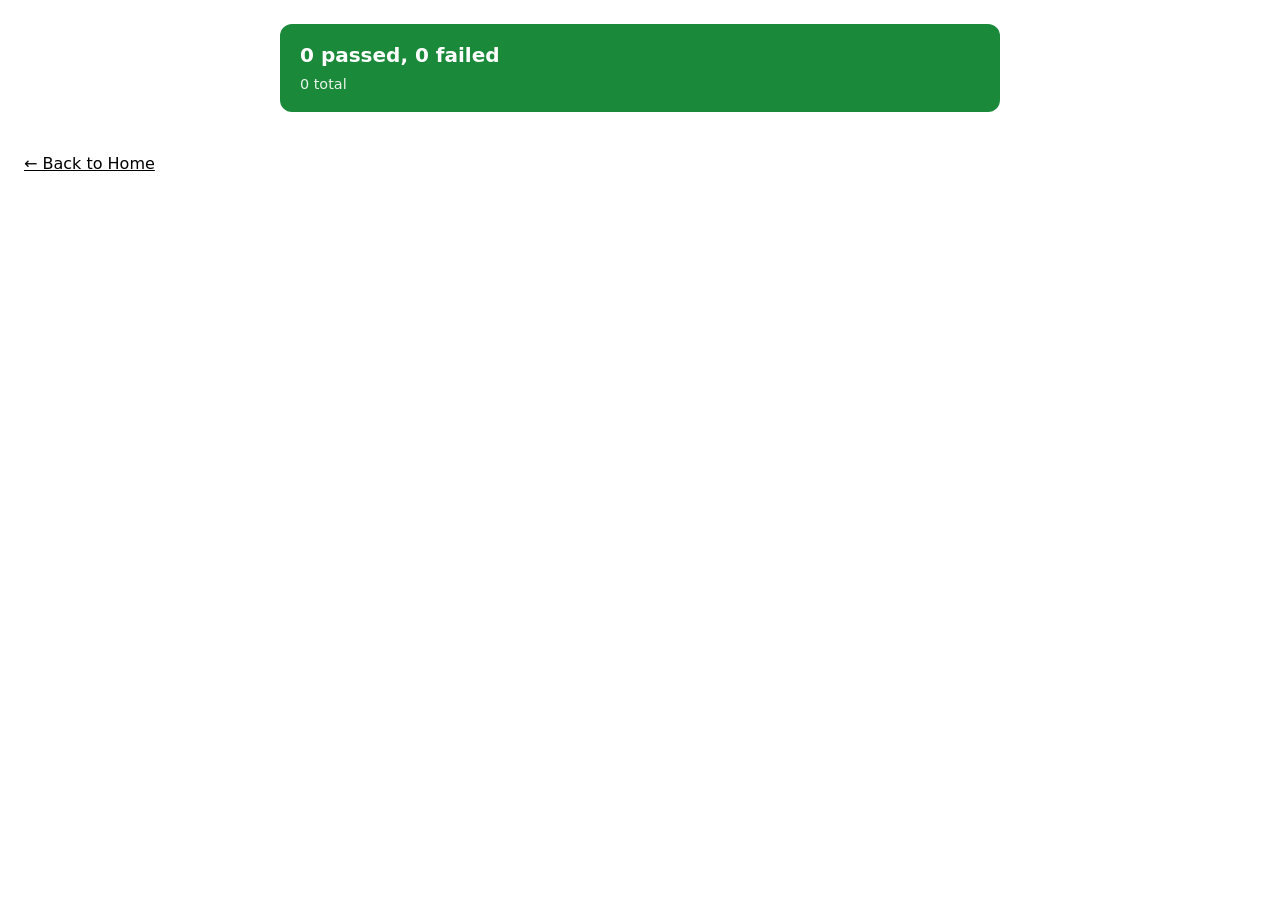
==== tests/index.html @ 74695037 "Add zero-dependency in-browser test harness" ====
<!DOCTYPE html>
<html lang="en">
  <head>
    <meta charset="UTF-8" />
    <meta name="viewport" content="width=device-width, initial-scale=1.0" />
    <title>Gamepad Academy — Tests</title>
    <style>
      :root {
        color-scheme: light dark;
        font-family: system-ui, -apple-system, "Segoe UI", Roboto, sans-serif;
      }
      body {
        margin: 0;
        padding: 1.5rem;
        line-height: 1.5;
      }
      main {
        max-width: 720px;
        margin: 0 auto;
      }
      .summary {
        padding: 1rem 1.25rem;
        border-radius: 12px;
        color: #fff;
        margin-bottom: 1rem;
      }
      .summary.green { background: #1a8a3a; }
      .summary.red { background: #b3261e; }
      .summary h1 { margin: 0; font-size: 1.25rem; }
      .summary .total { margin: 0.25rem 0 0; opacity: 0.9; font-size: 0.9rem; }
      ul.tests {
        list-style: none;
        padding: 0;
        margin: 0;
      }
      .test {
        padding: 0.5rem 0.75rem;
        border-radius: 8px;
        margin-bottom: 0.35rem;
        font-family: ui-monospace, SFMono-Regular, Menlo, monospace;
        font-size: 0.9rem;
      }
      .test.pass { background: rgba(26, 138, 58, 0.12); }
      .test.fail { background: rgba(179, 38, 30, 0.12); }
      .test .status {
        display: inline-block;
        min-width: 3rem;
        font-weight: 700;
      }
      .test.fail .status { color: #b3261e; }
      .test.pass .status { color: #1a8a3a; }
      a.home {
        display: inline-block;
        margin-top: 1.5rem;
        color: inherit;
      }
    </style>
  </head>
  <body>
    <main id="results"></main>
    <a class="home" href="/index.html">← Back to Home</a>

    <script type="module" src="./harness.js"></script>

    <!-- append test scripts here -->

    <script type="module">
      // Render the report once all test modules above have executed.
      // Module scripts run in order, deferred, so this runs last.
      window.__runTests()
    </script>
  </body>
</html>
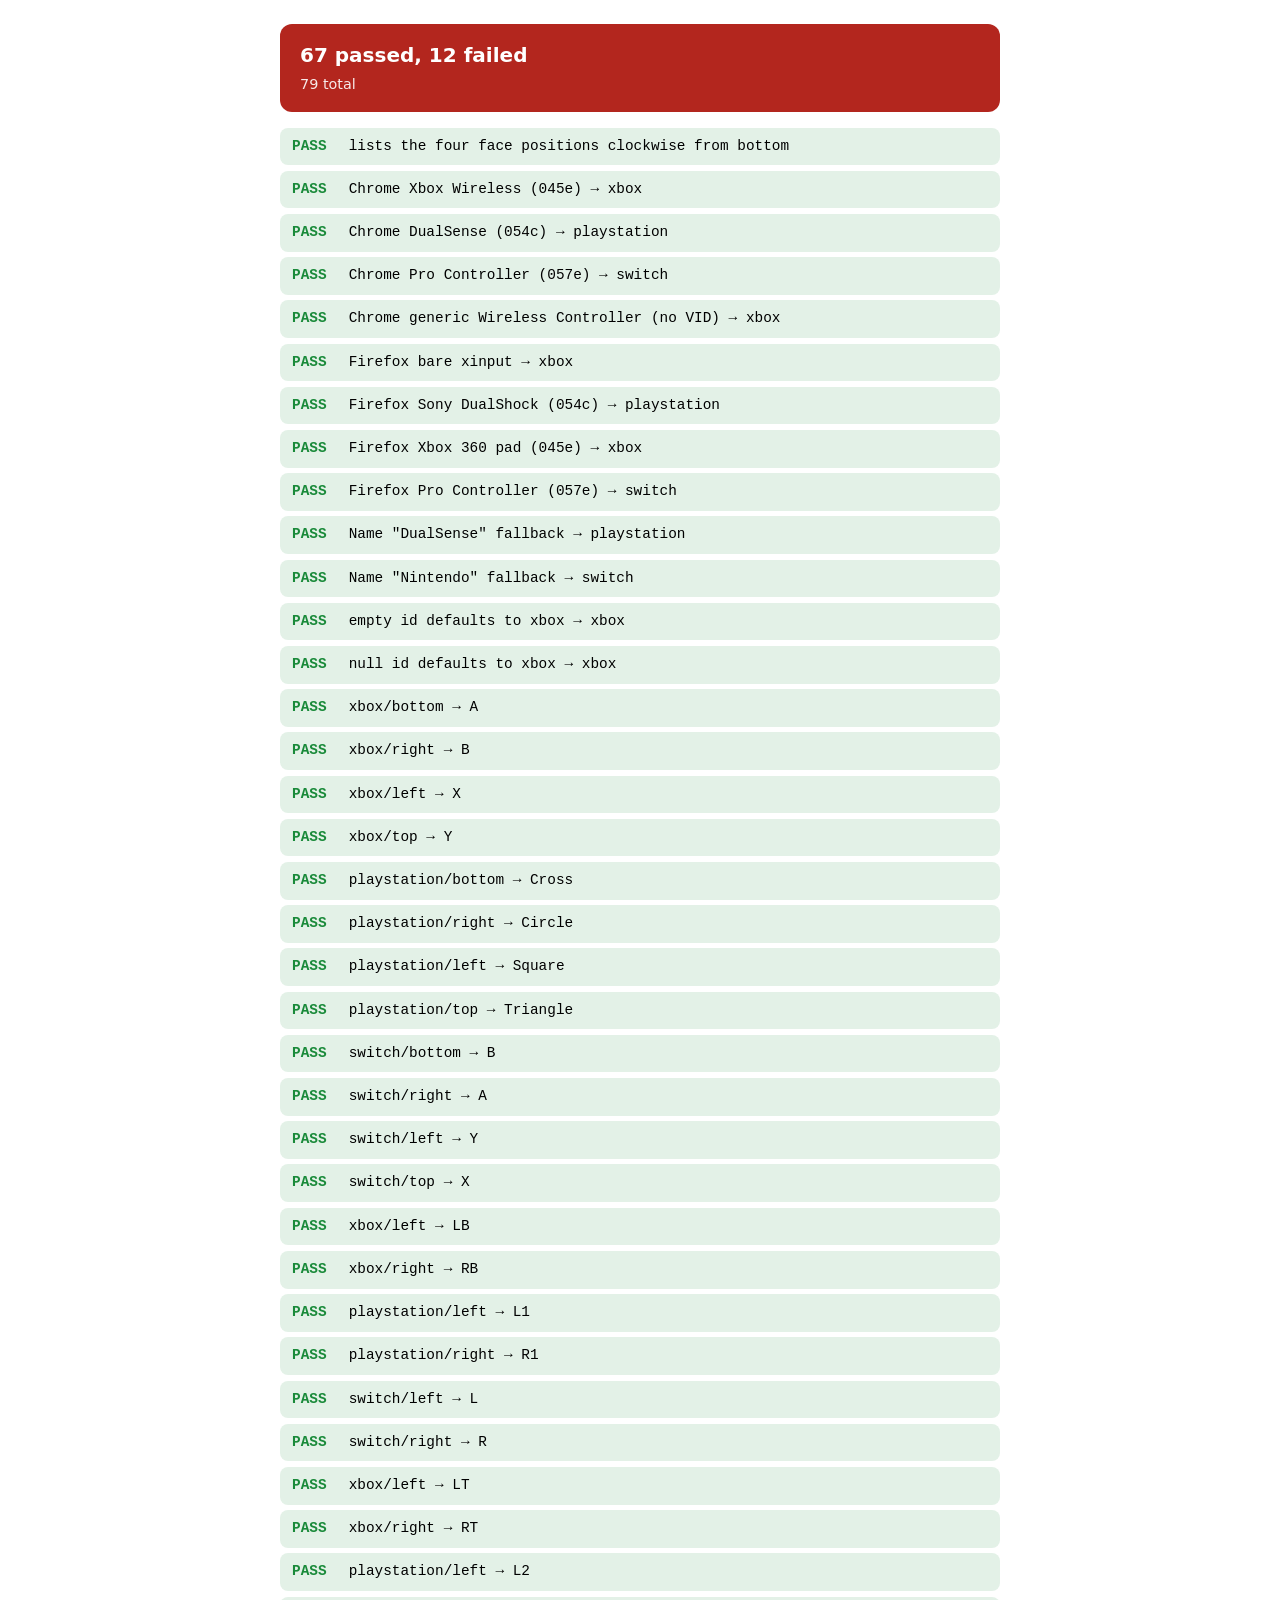
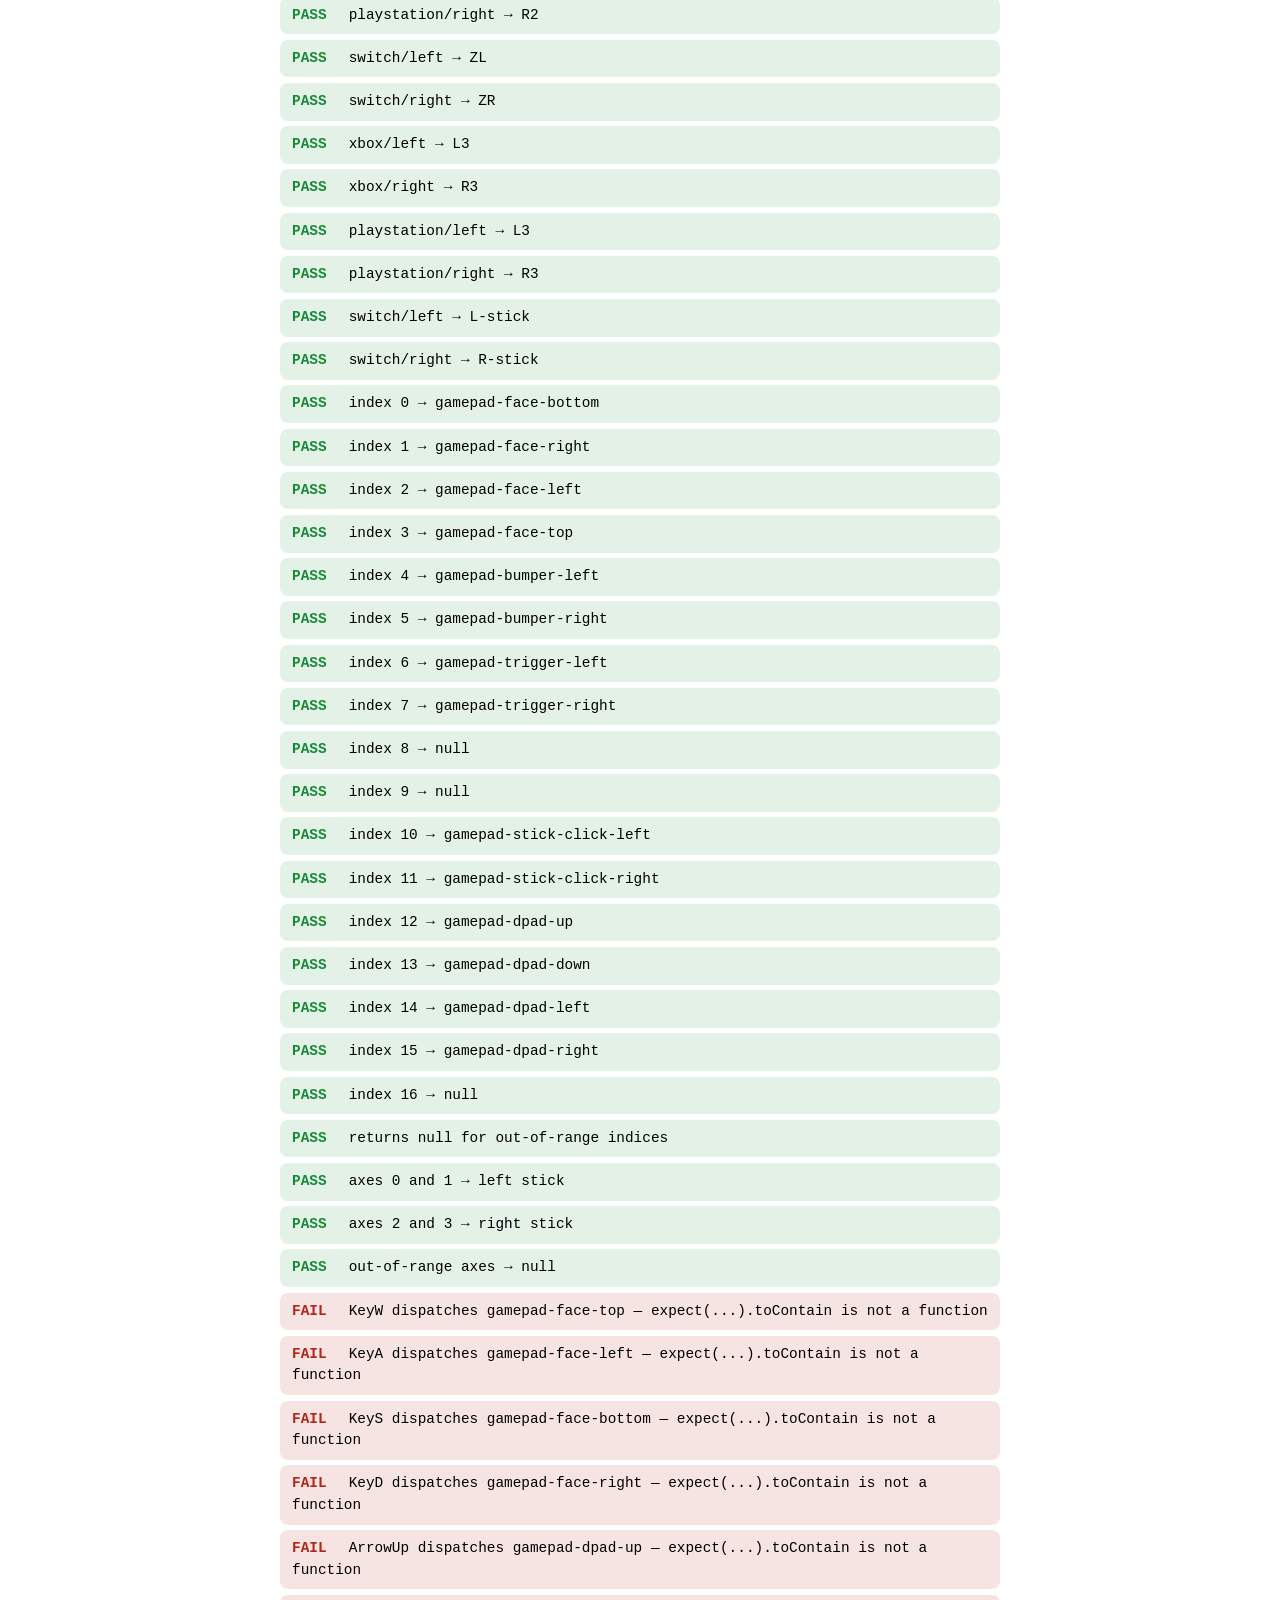
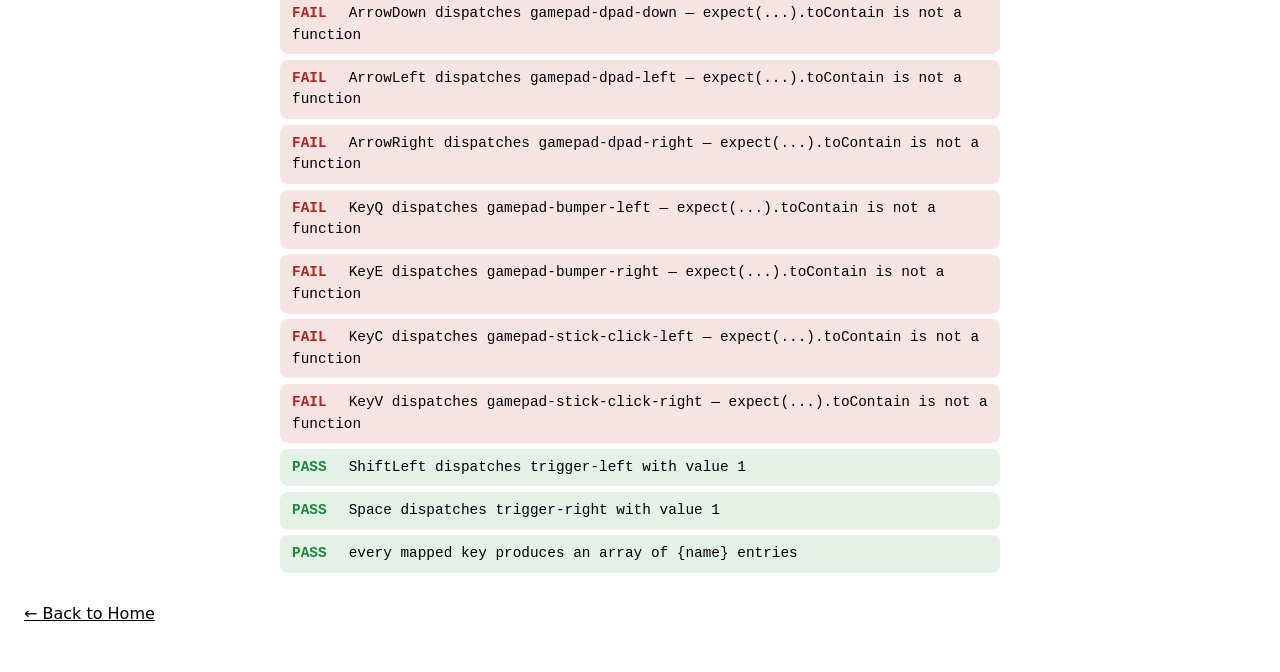
==== commit 78517fc6: "Add button mapping module with layout detection and event mapping" ====
--- a/tests/index.html
+++ b/tests/index.html
@@ -63,6 +63,7 @@
     <script type="module" src="./harness.js"></script>
 
     <!-- append test scripts here -->
+    <script type="module" src="./button-mapping.test.js"></script>
 
     <script type="module">
       // Render the report once all test modules above have executed.
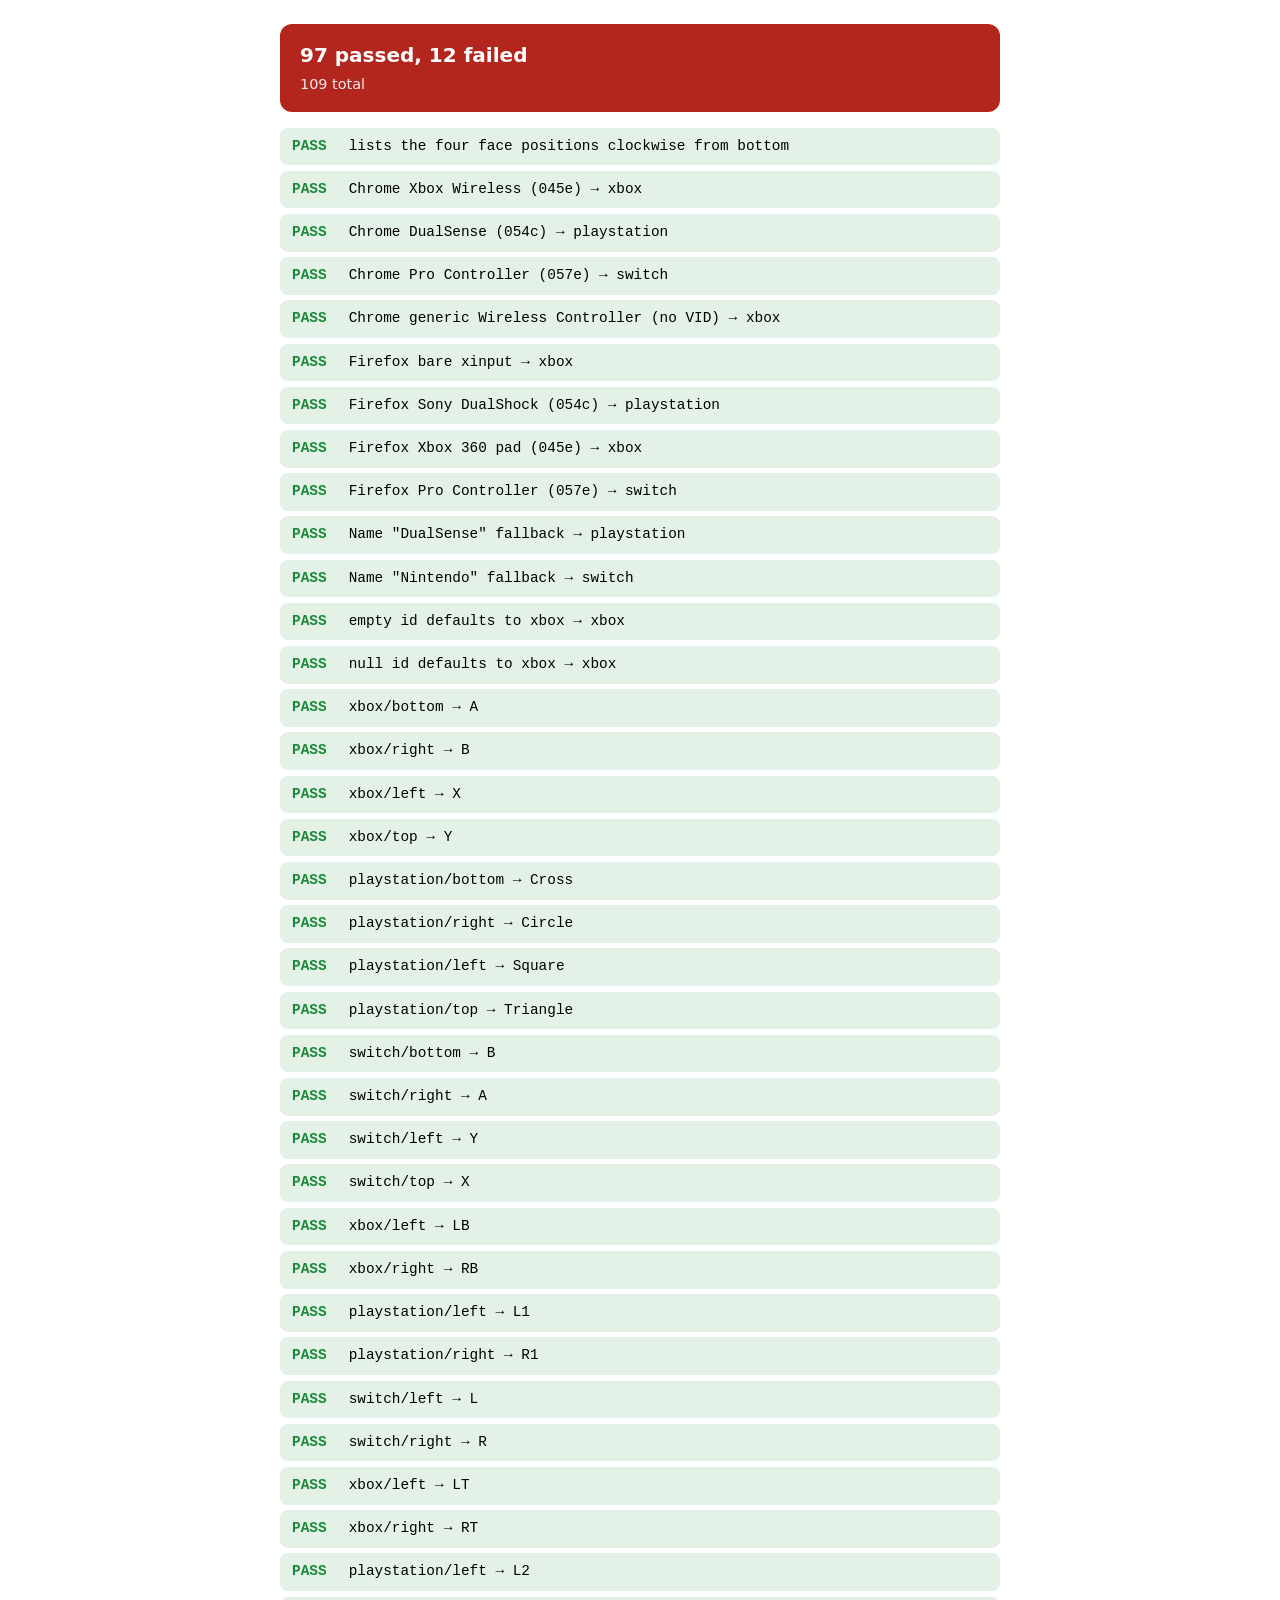
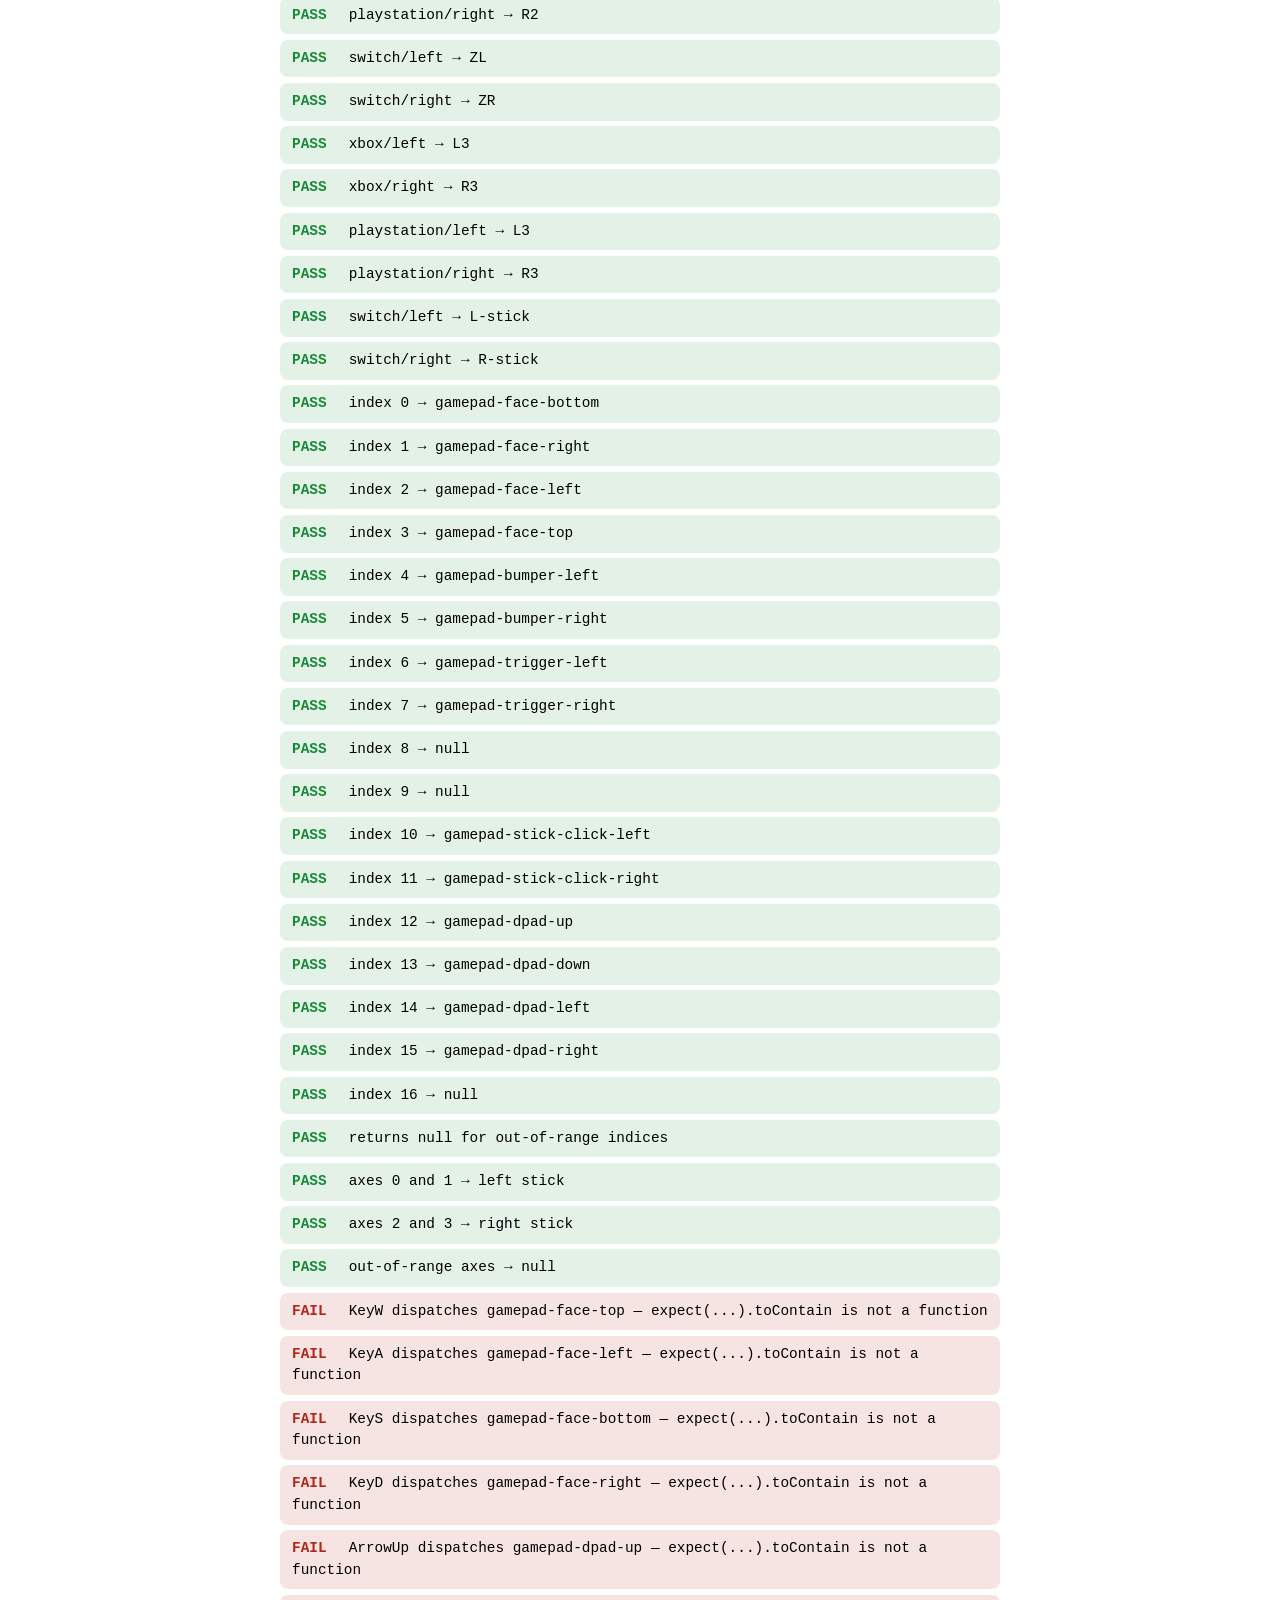
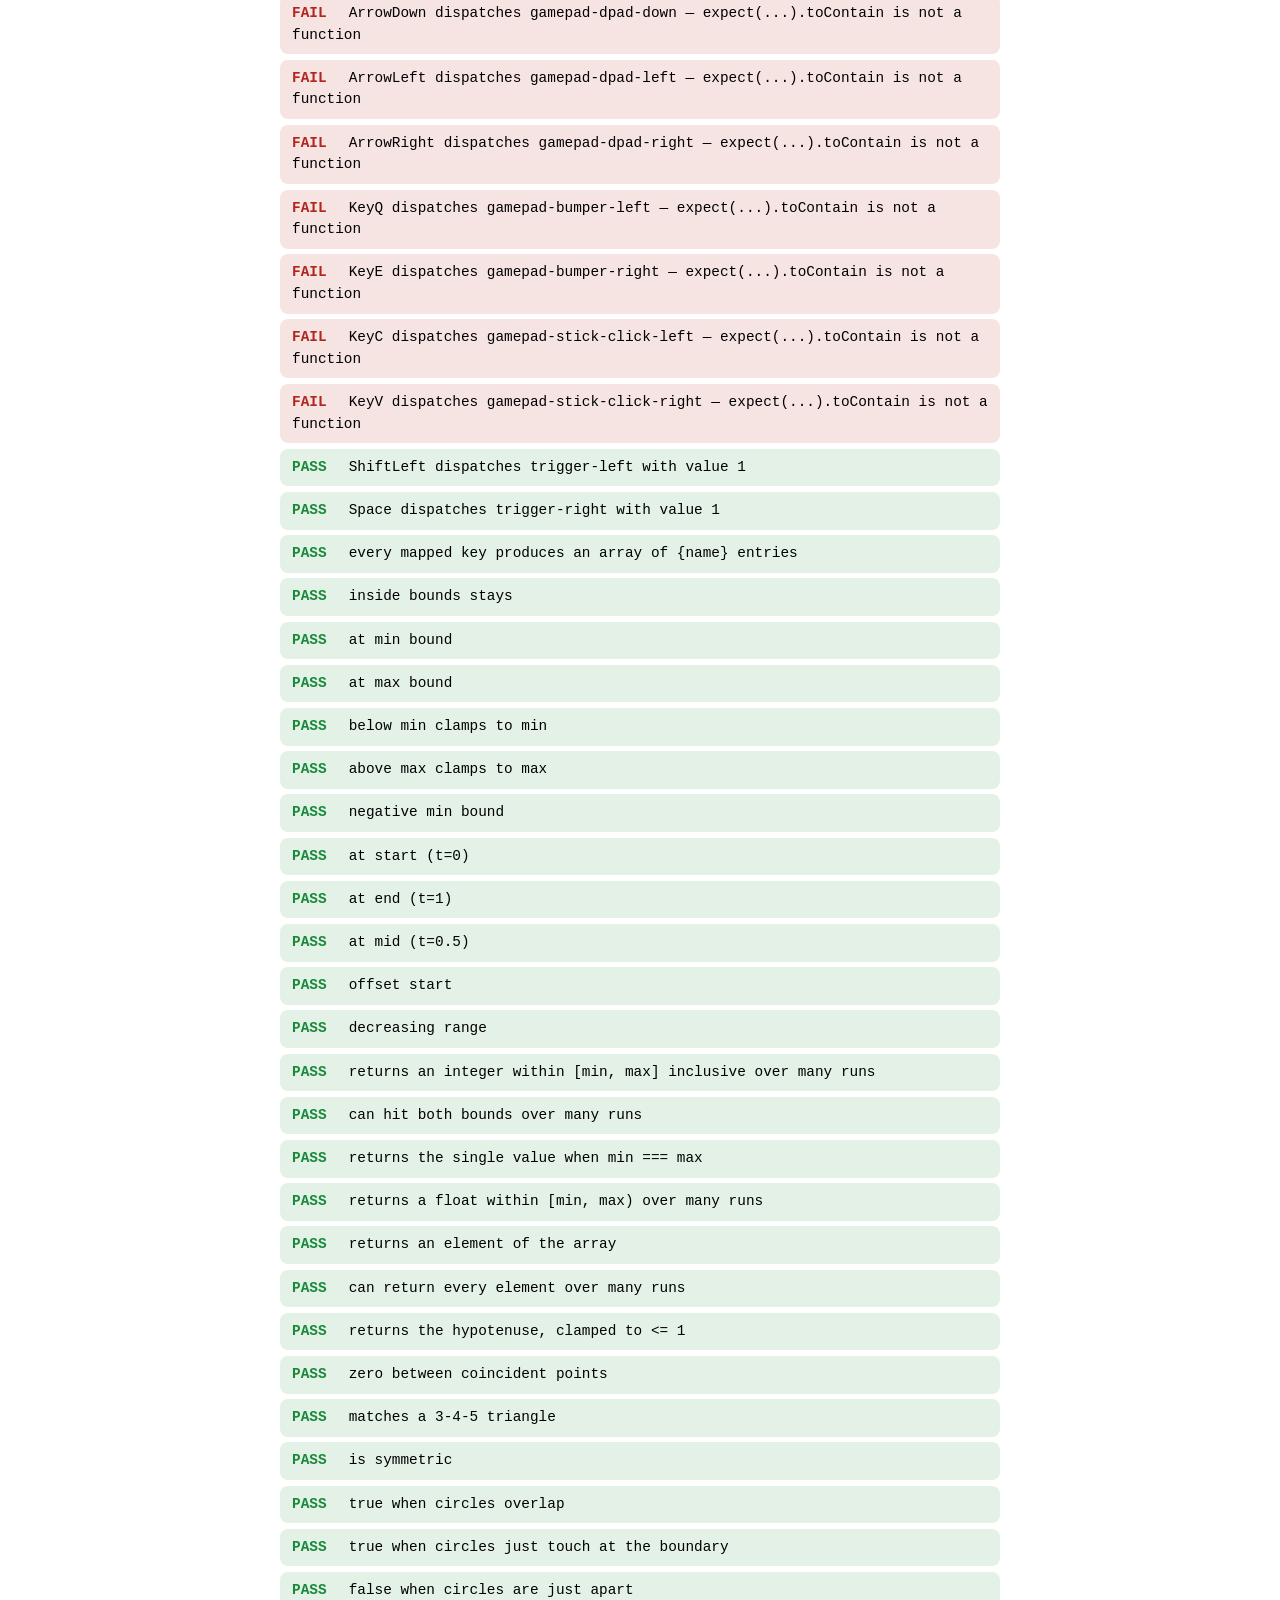
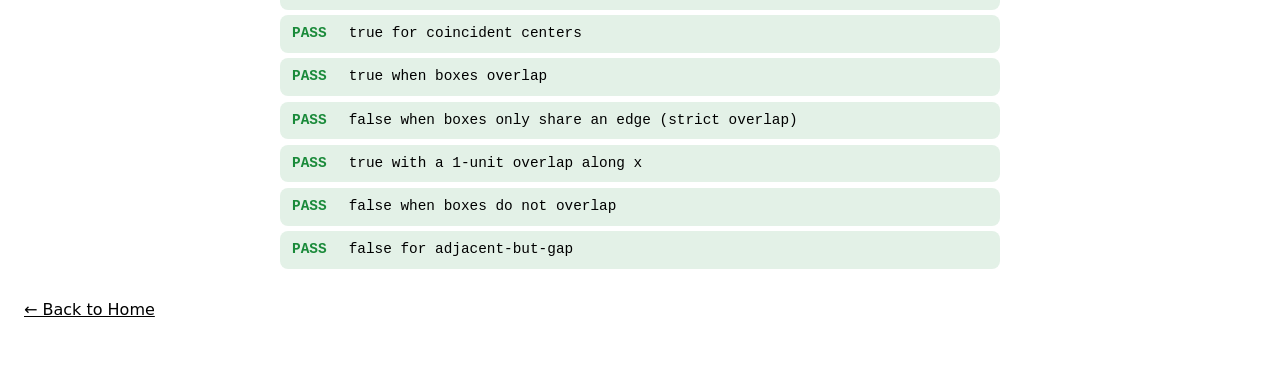
==== commit f63201a4: "Add utils module with math helpers and lazy audio engine" ====
--- a/tests/index.html
+++ b/tests/index.html
@@ -64,6 +64,7 @@
 
     <!-- append test scripts here -->
     <script type="module" src="./button-mapping.test.js"></script>
+    <script type="module" src="./utils.test.js"></script>
 
     <script type="module">
       // Render the report once all test modules above have executed.
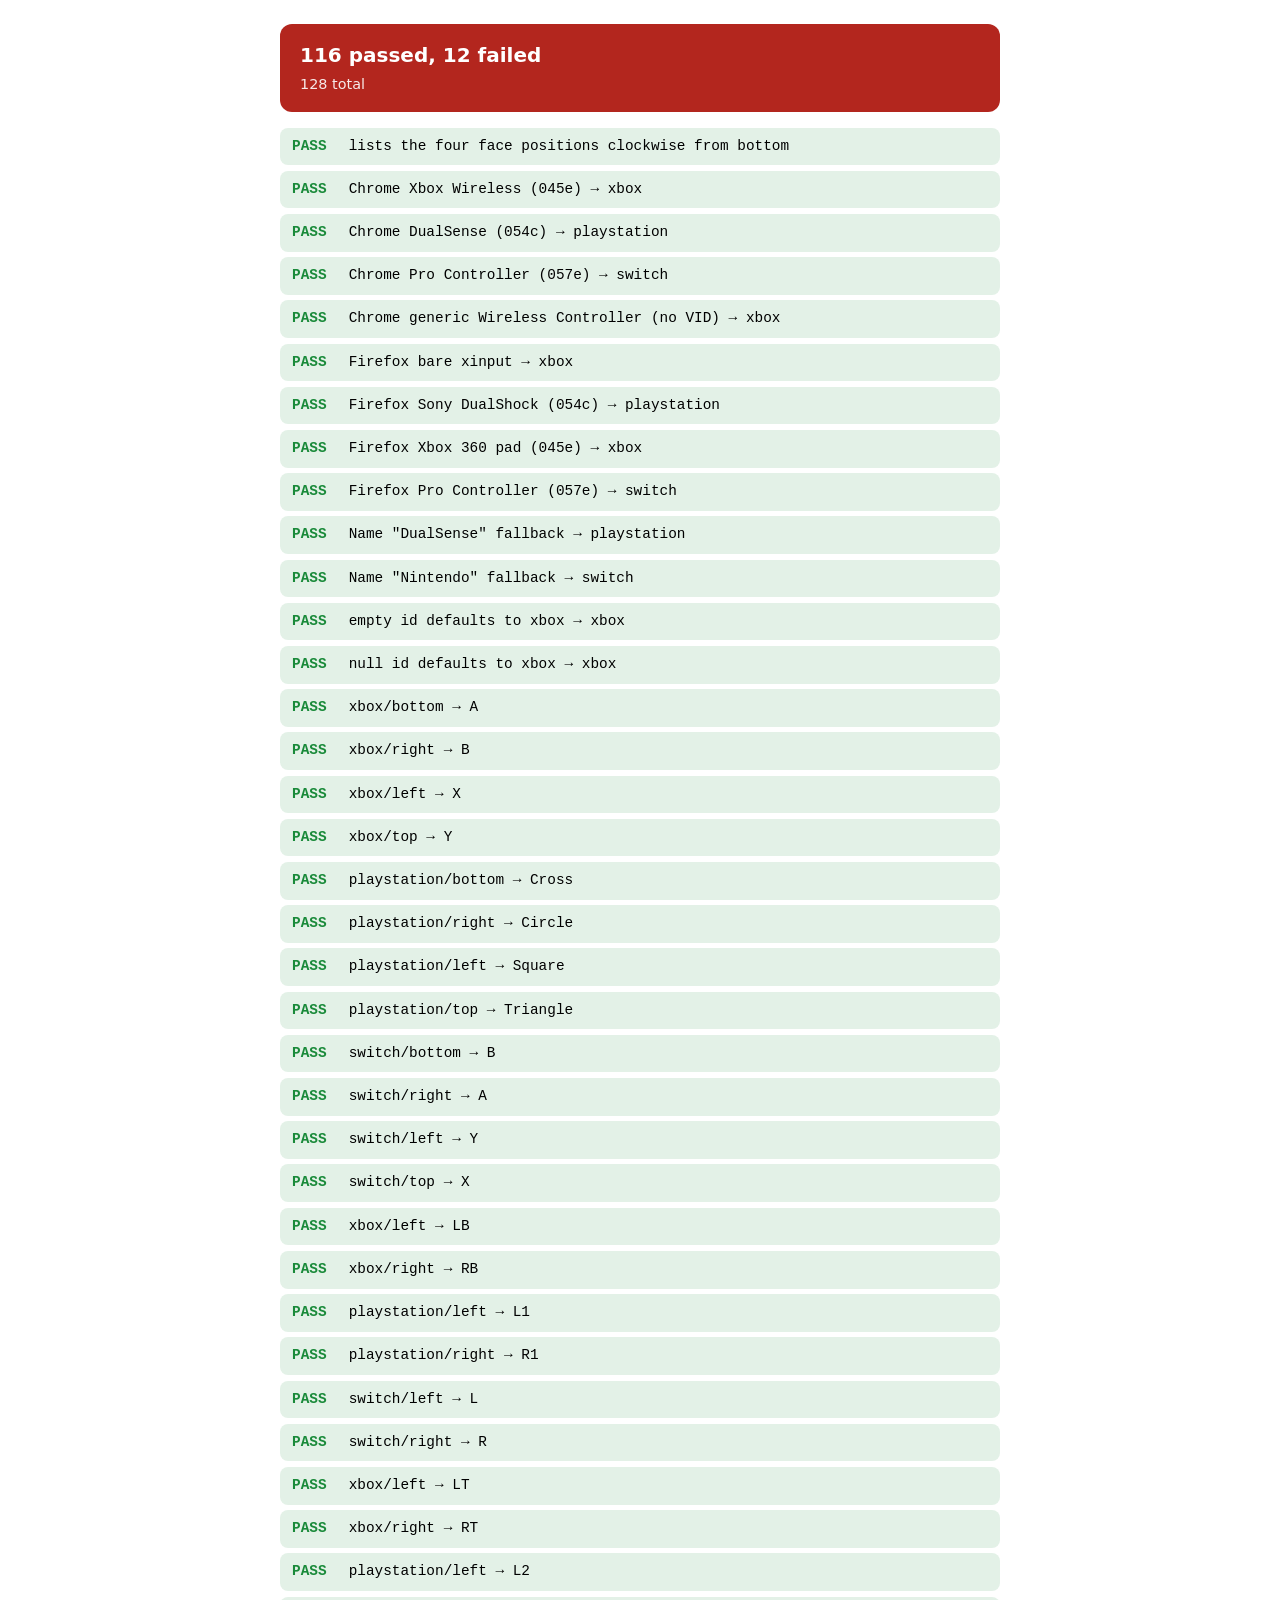
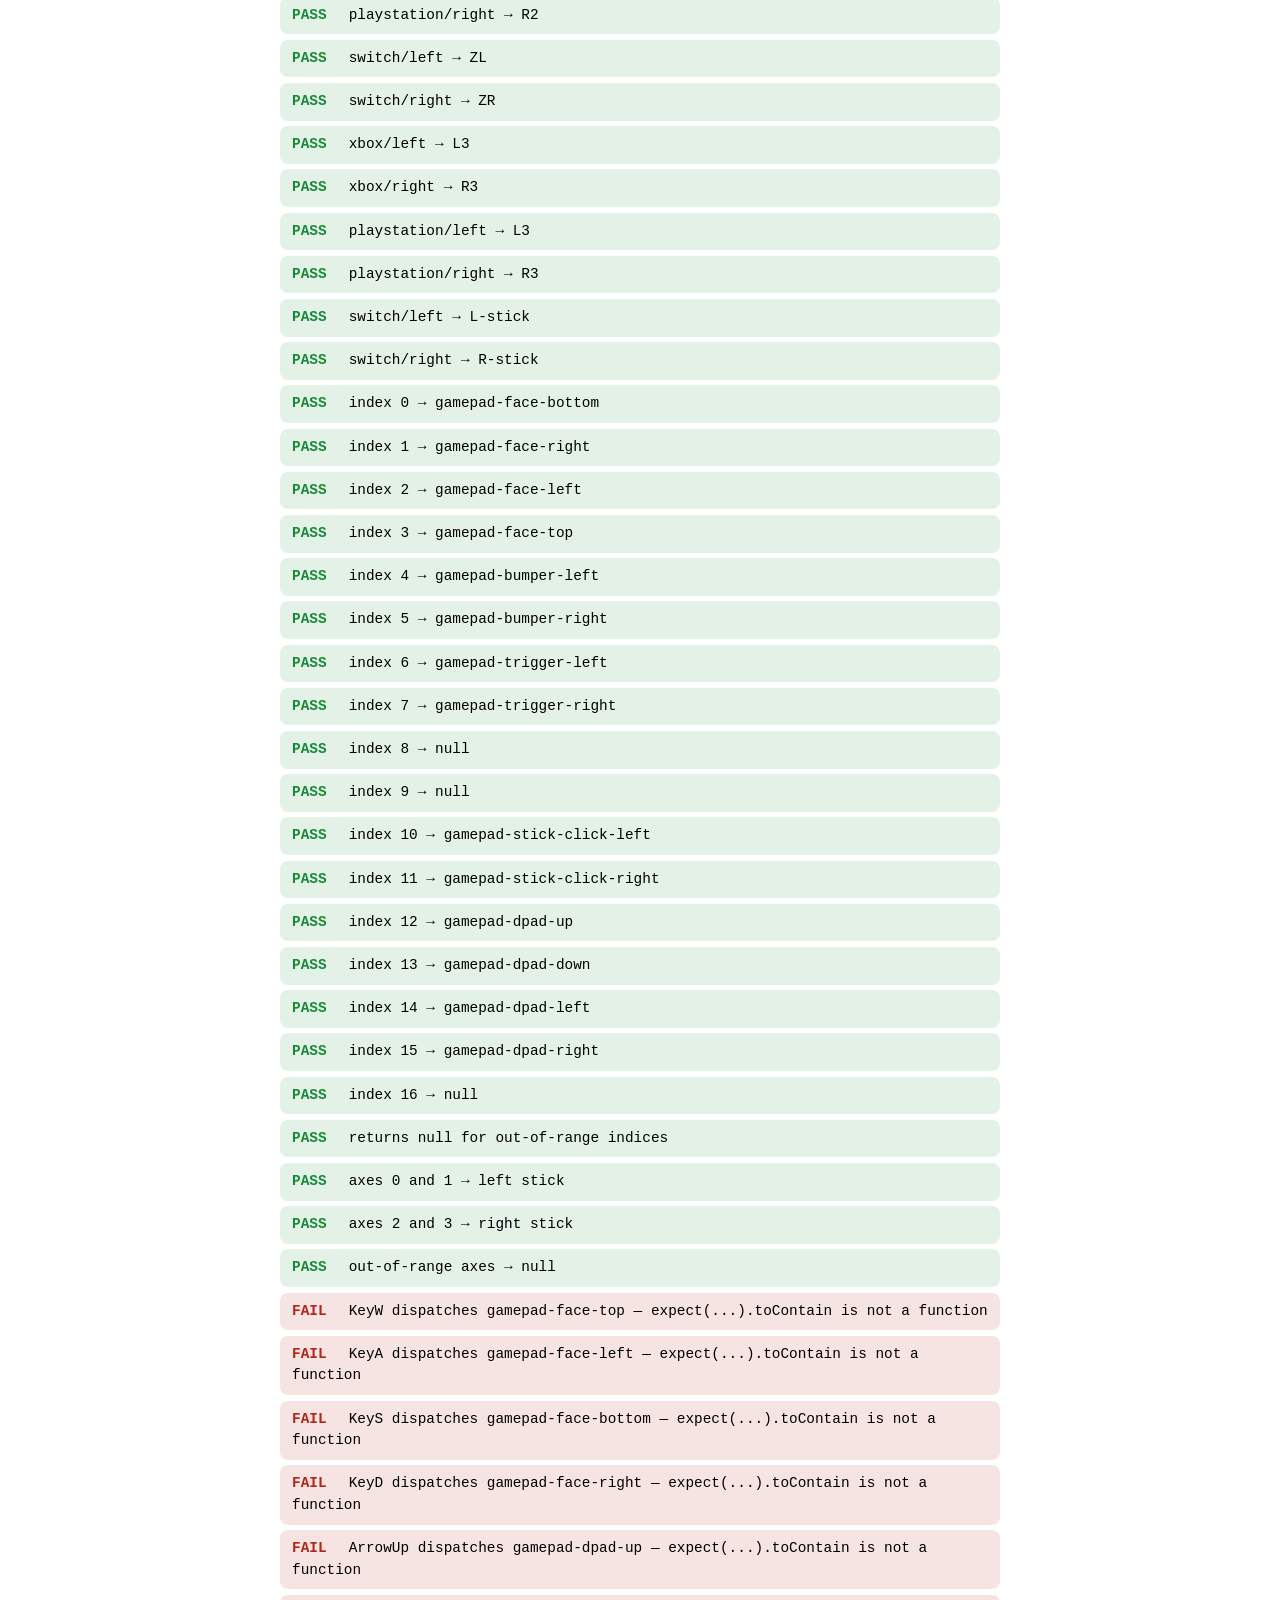
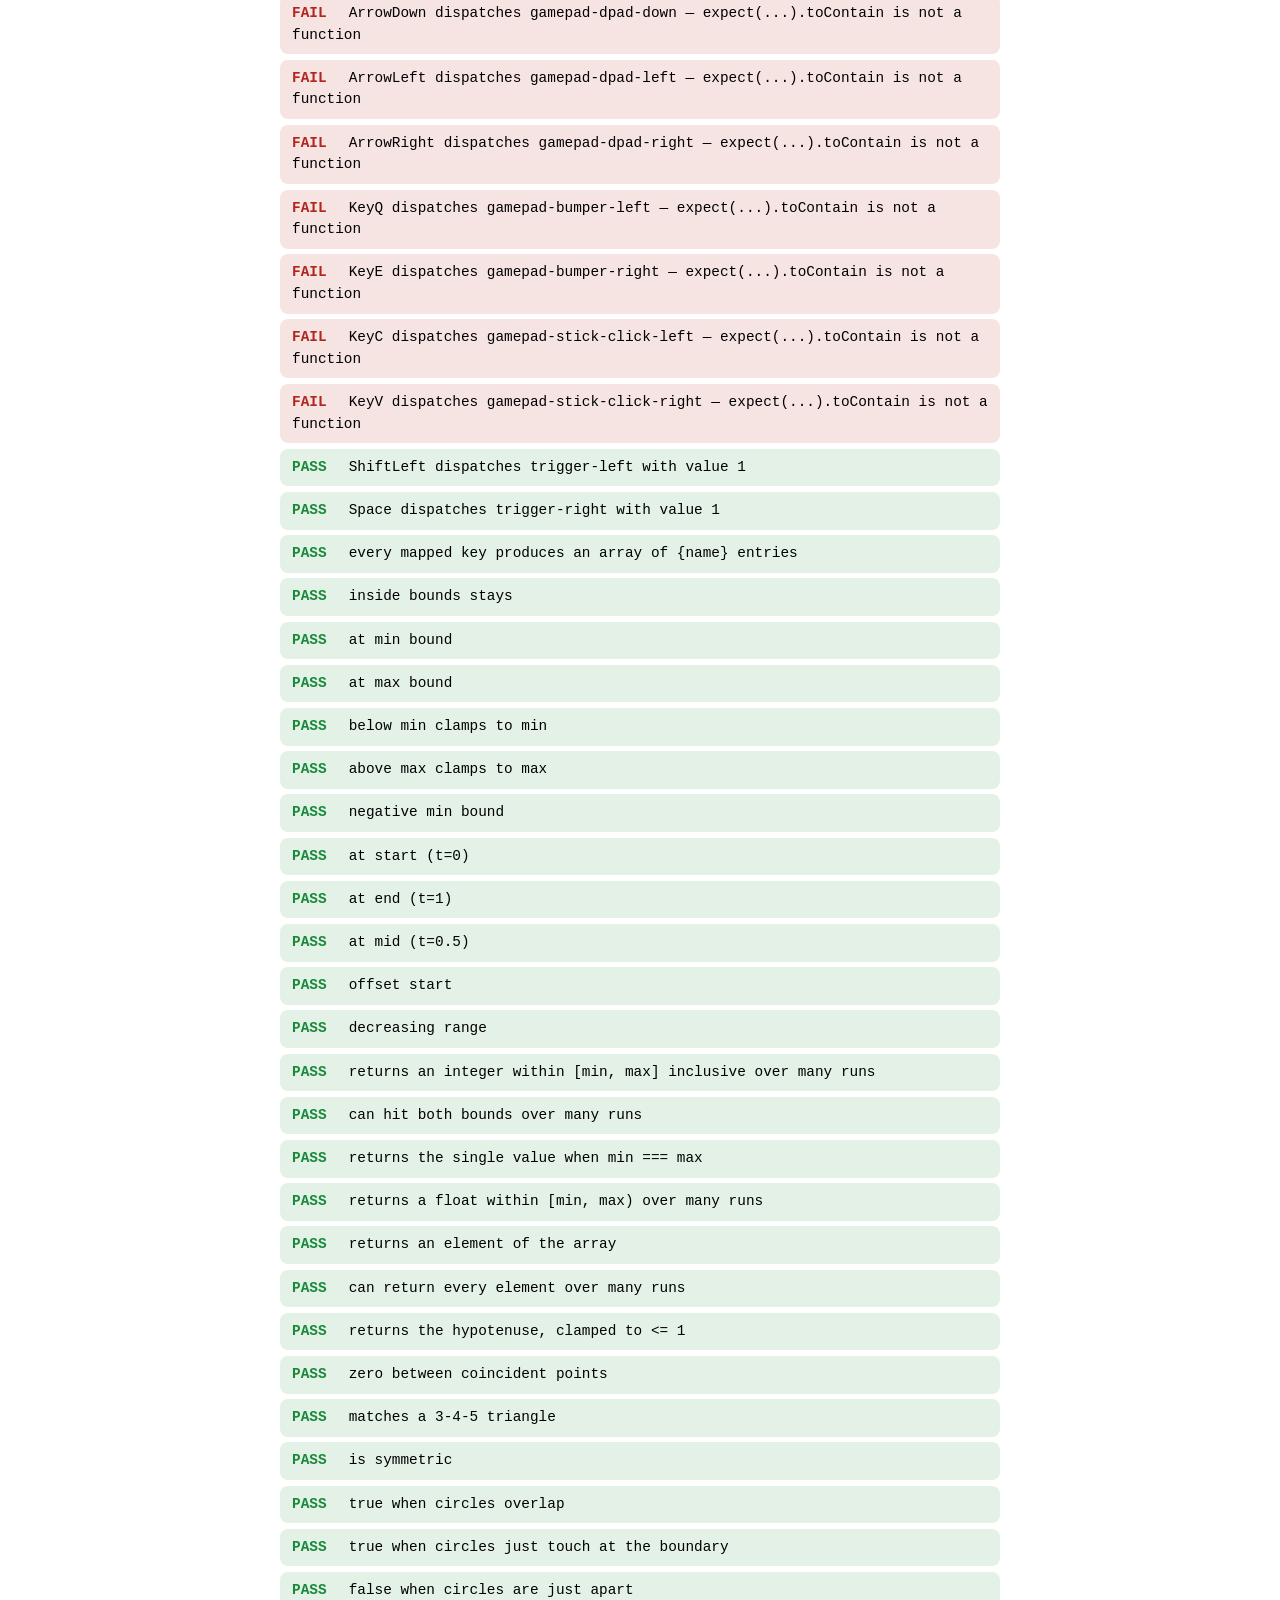
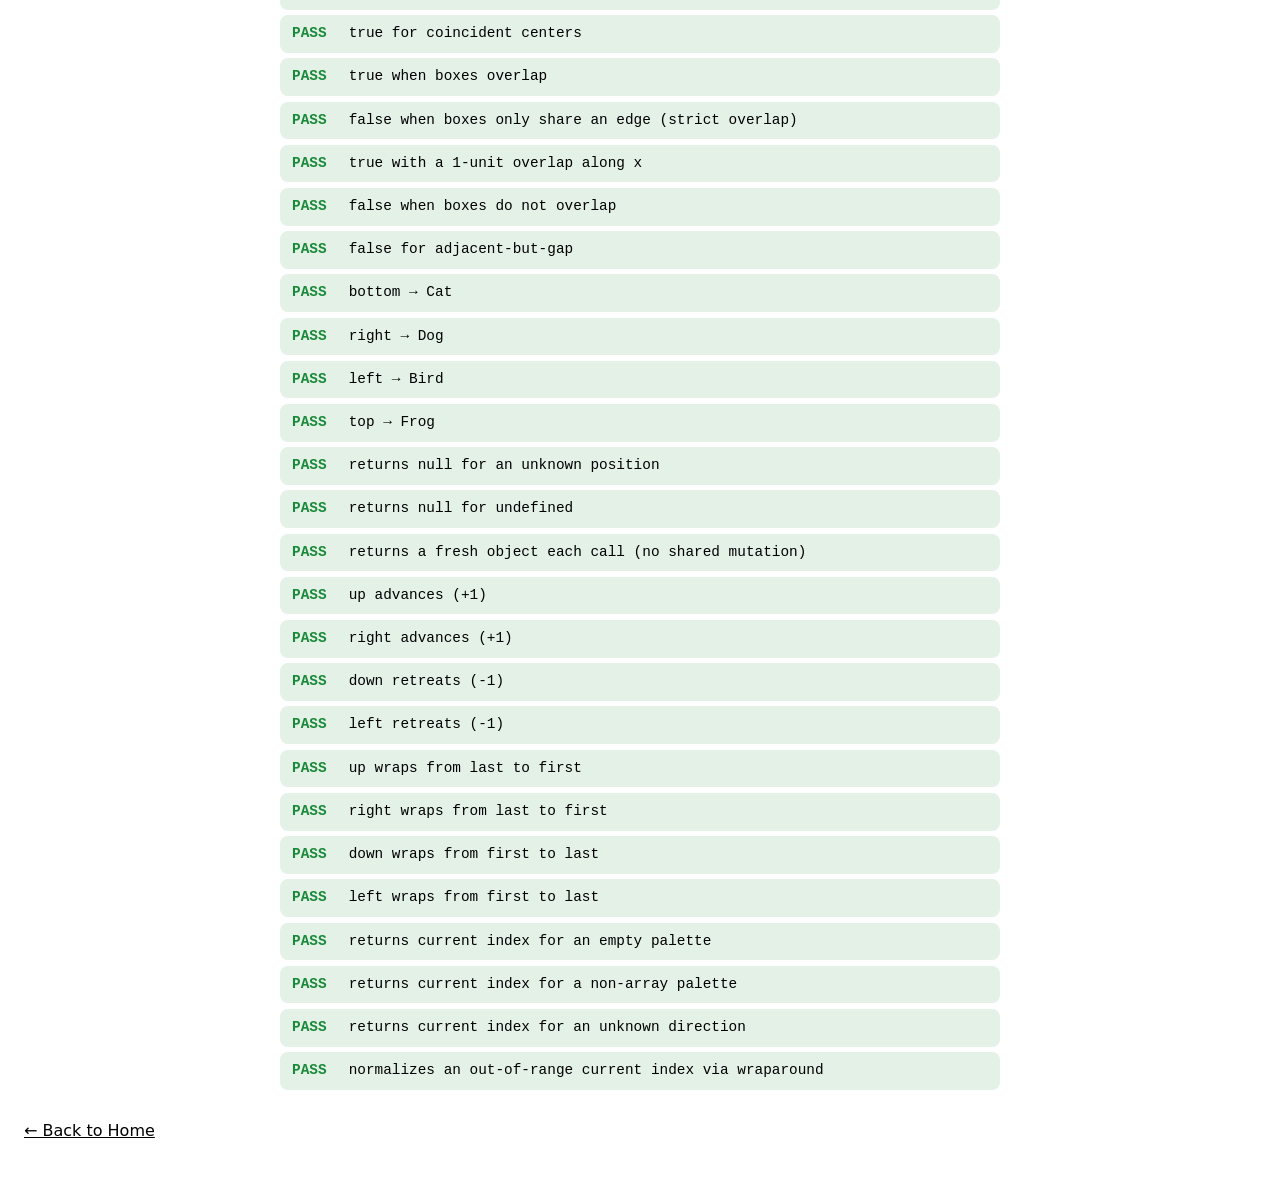
==== commit 8c495110: "Add Animal Spawner game with face-button spawning and D-Pad backgrounds" ====
--- a/tests/index.html
+++ b/tests/index.html
@@ -65,6 +65,7 @@
     <!-- append test scripts here -->
     <script type="module" src="./button-mapping.test.js"></script>
     <script type="module" src="./utils.test.js"></script>
+    <script type="module" src="./spawn-logic.test.js"></script>
 
     <script type="module">
       // Render the report once all test modules above have executed.
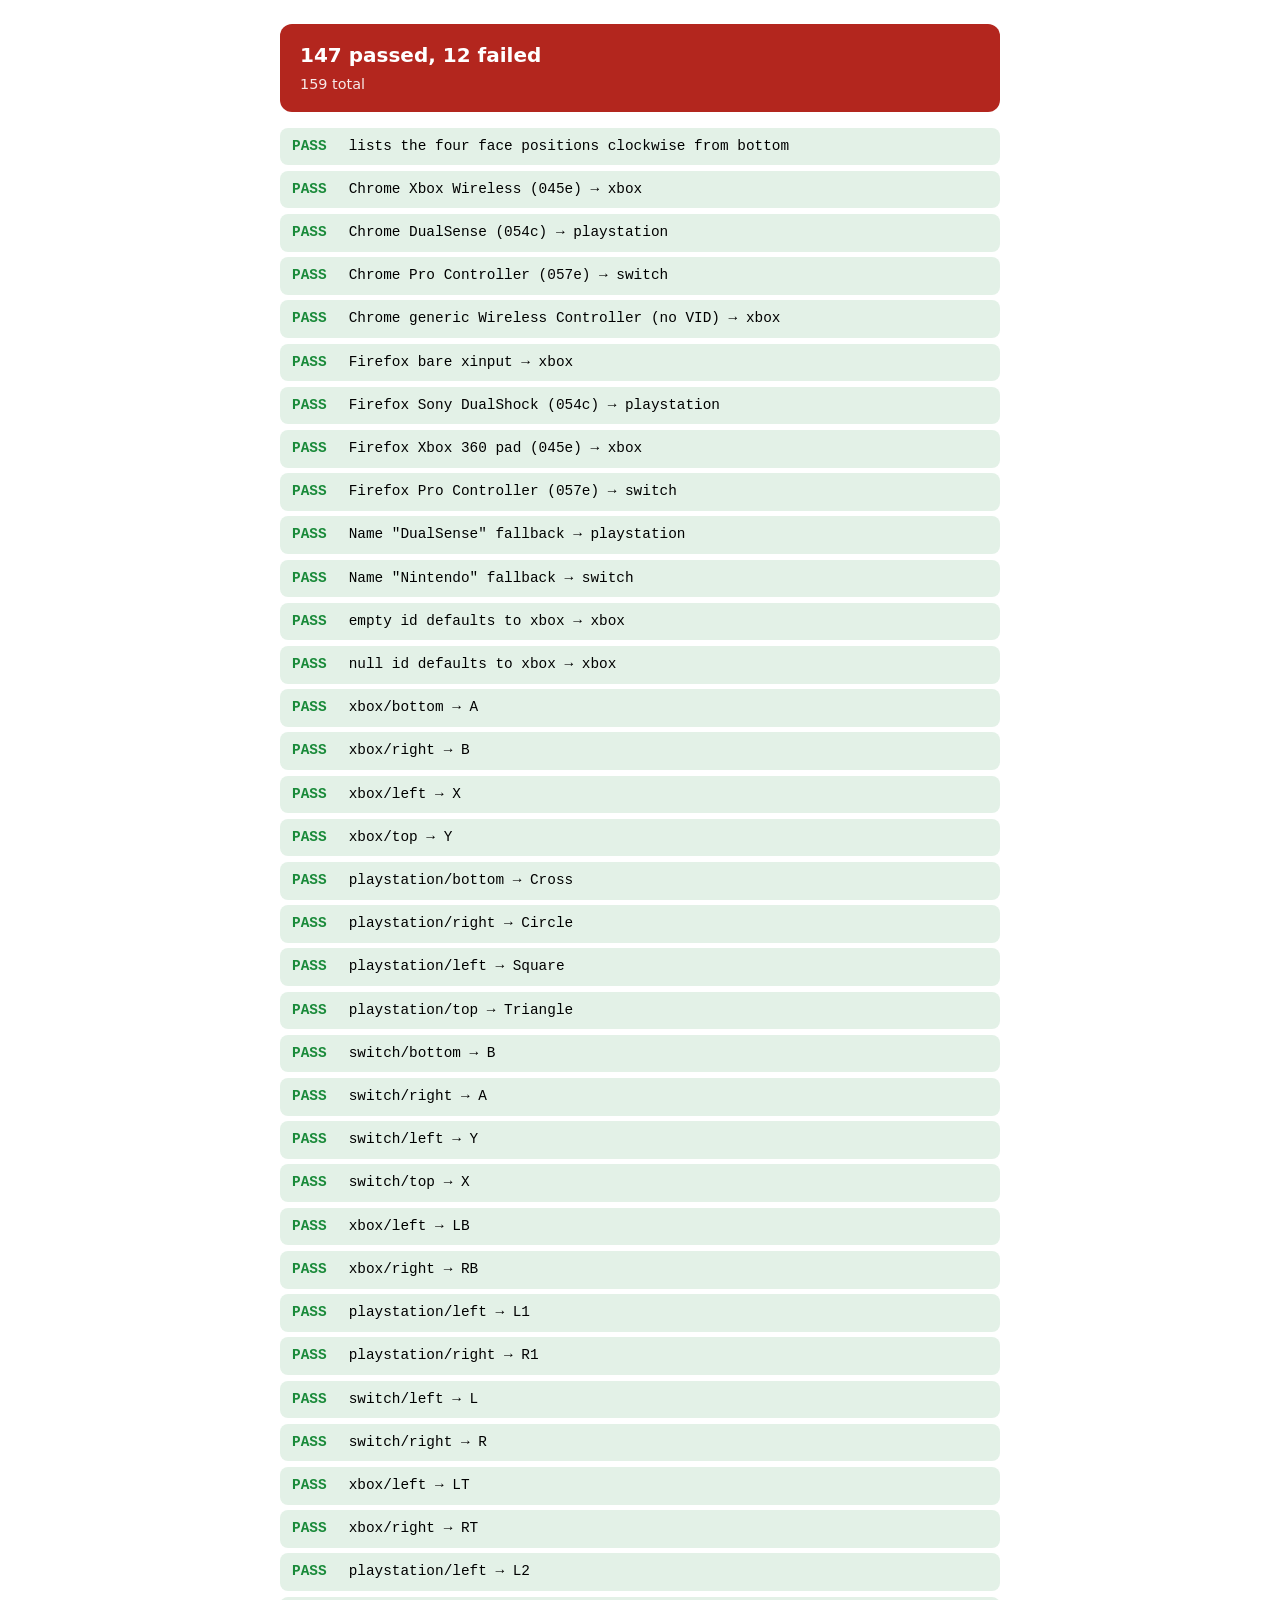
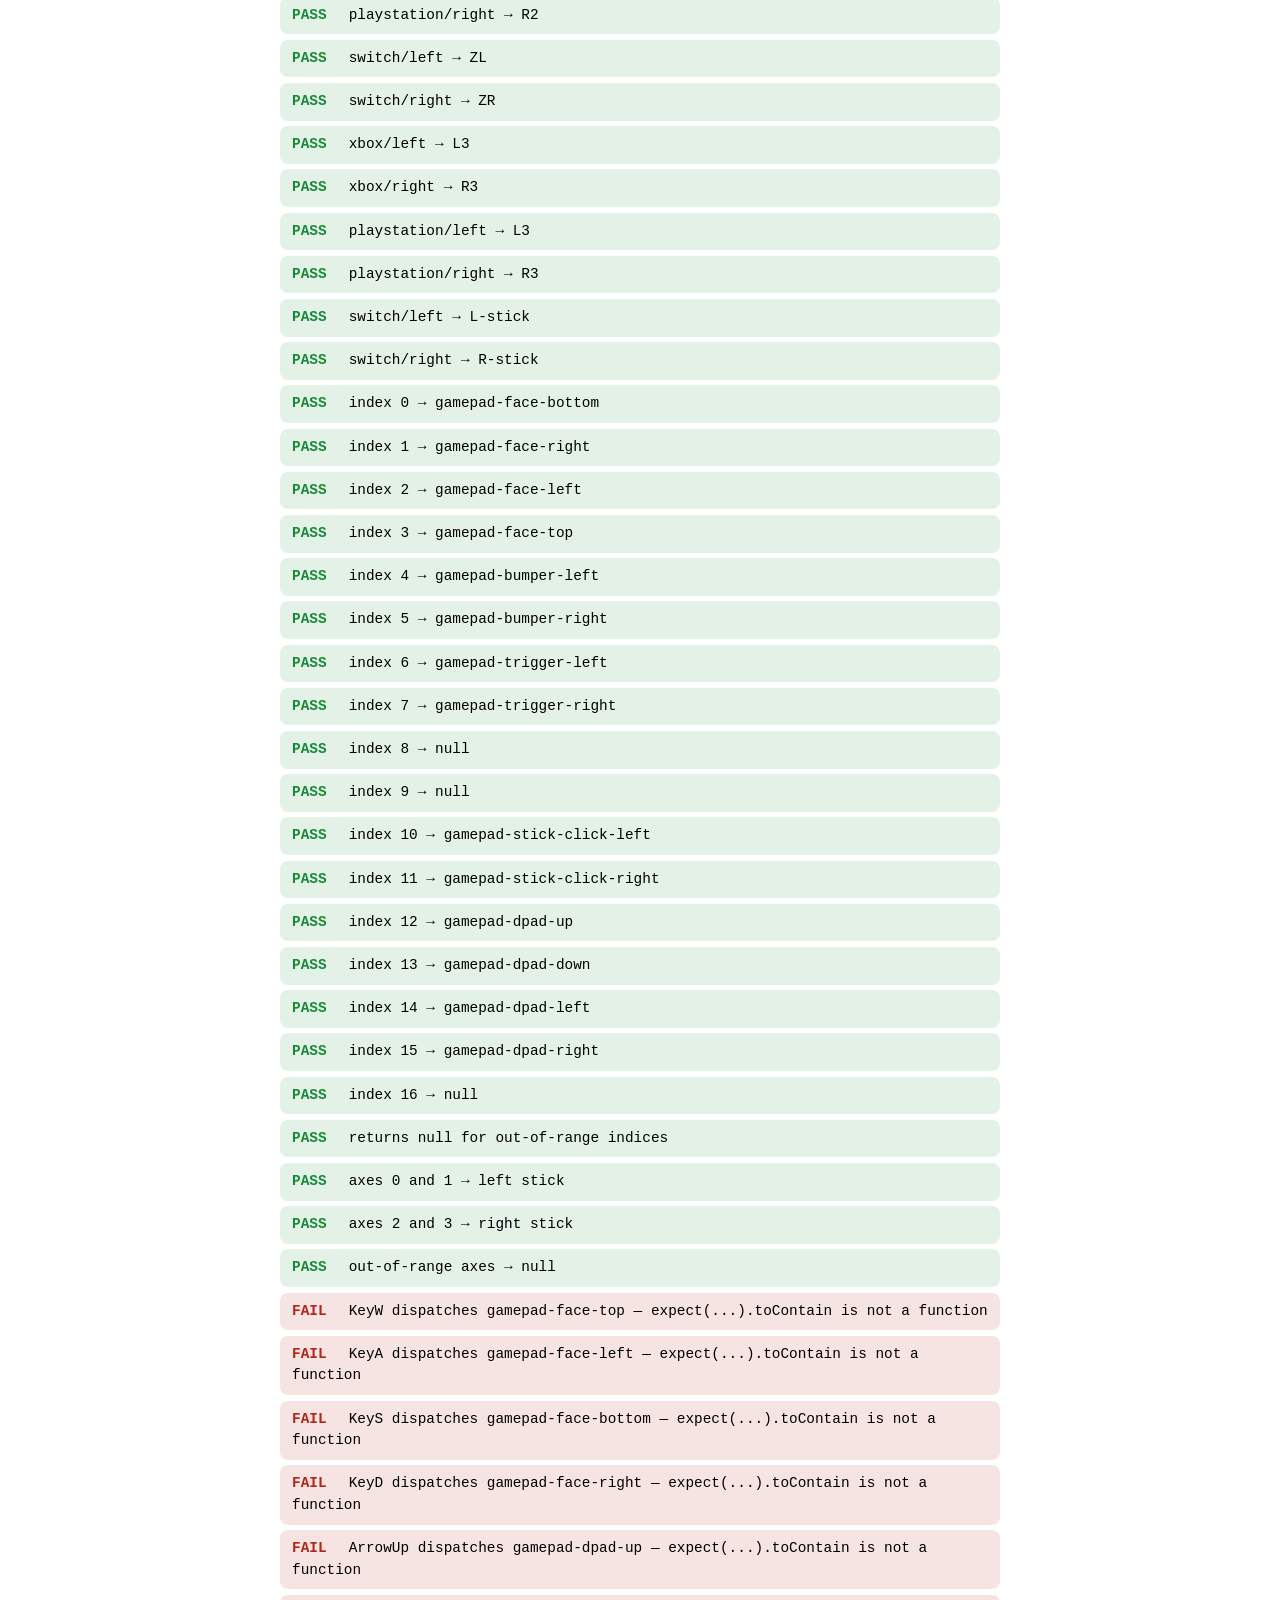
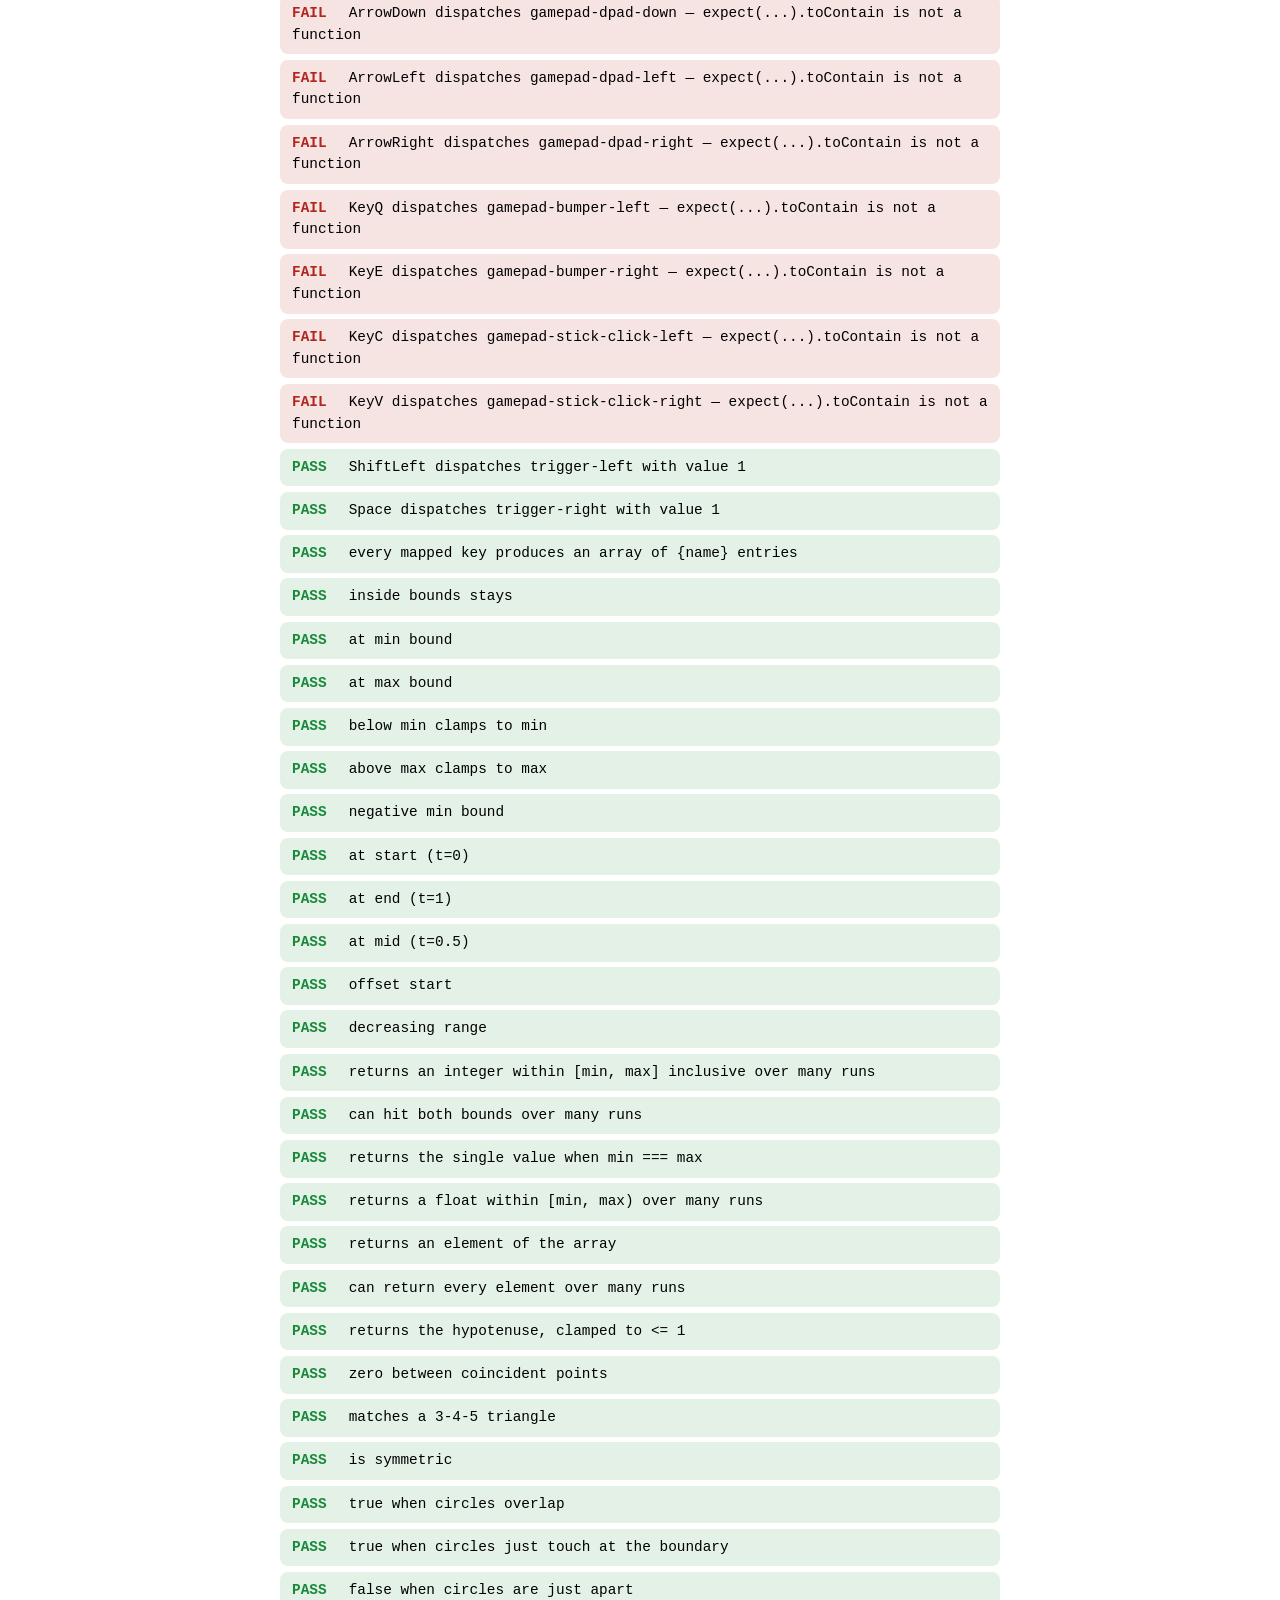
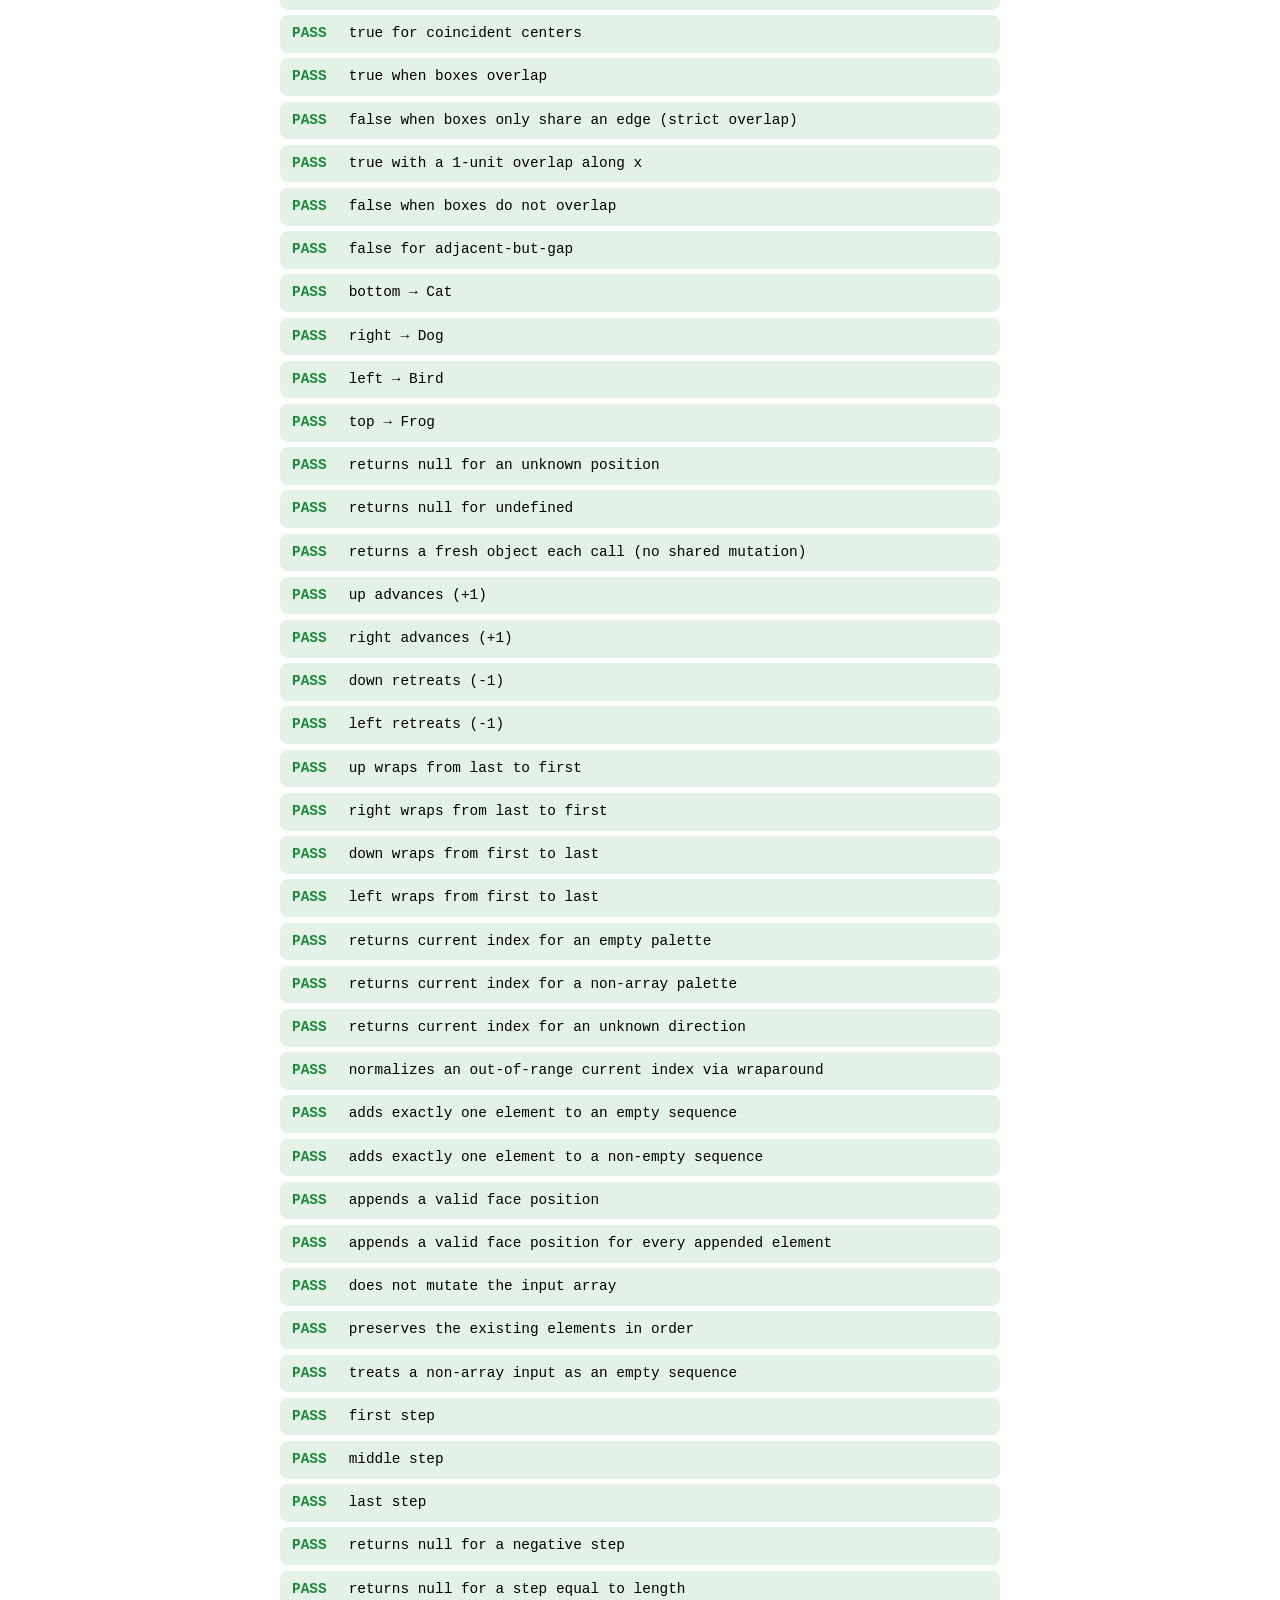
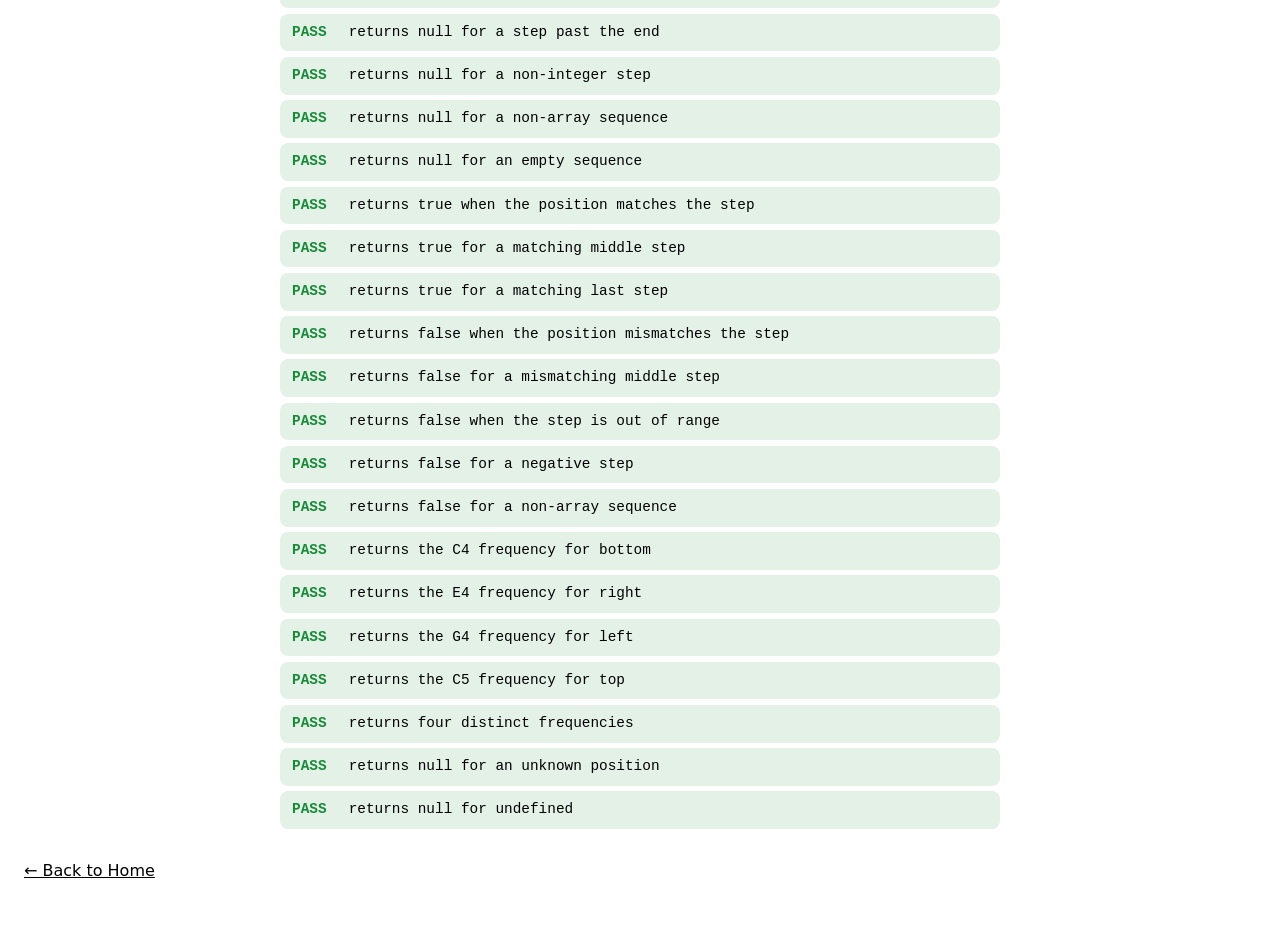
==== commit 4ca58a89: "Add Simon Says game with sequence logic and Web Audio tones" ====
--- a/tests/index.html
+++ b/tests/index.html
@@ -66,6 +66,7 @@
     <script type="module" src="./button-mapping.test.js"></script>
     <script type="module" src="./utils.test.js"></script>
     <script type="module" src="./spawn-logic.test.js"></script>
+    <script type="module" src="./sequence-logic.test.js"></script>
 
     <script type="module">
       // Render the report once all test modules above have executed.
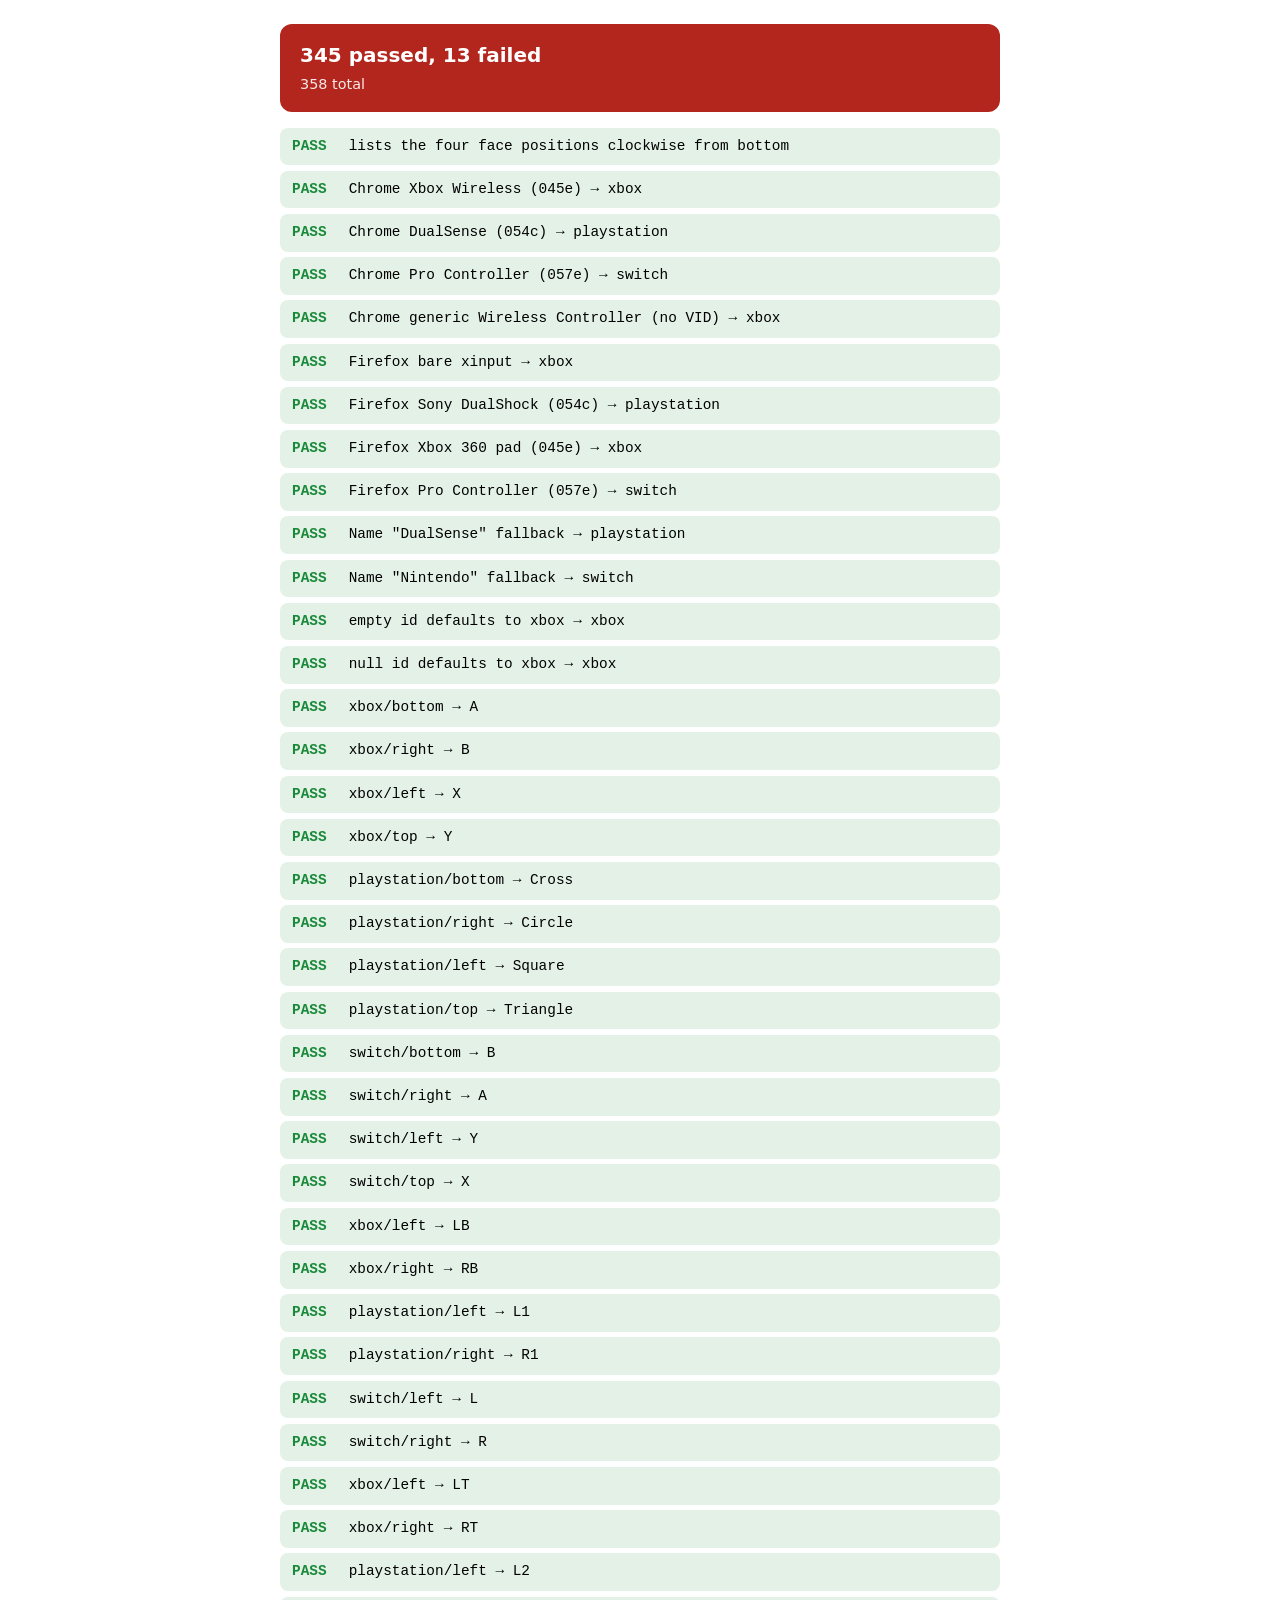
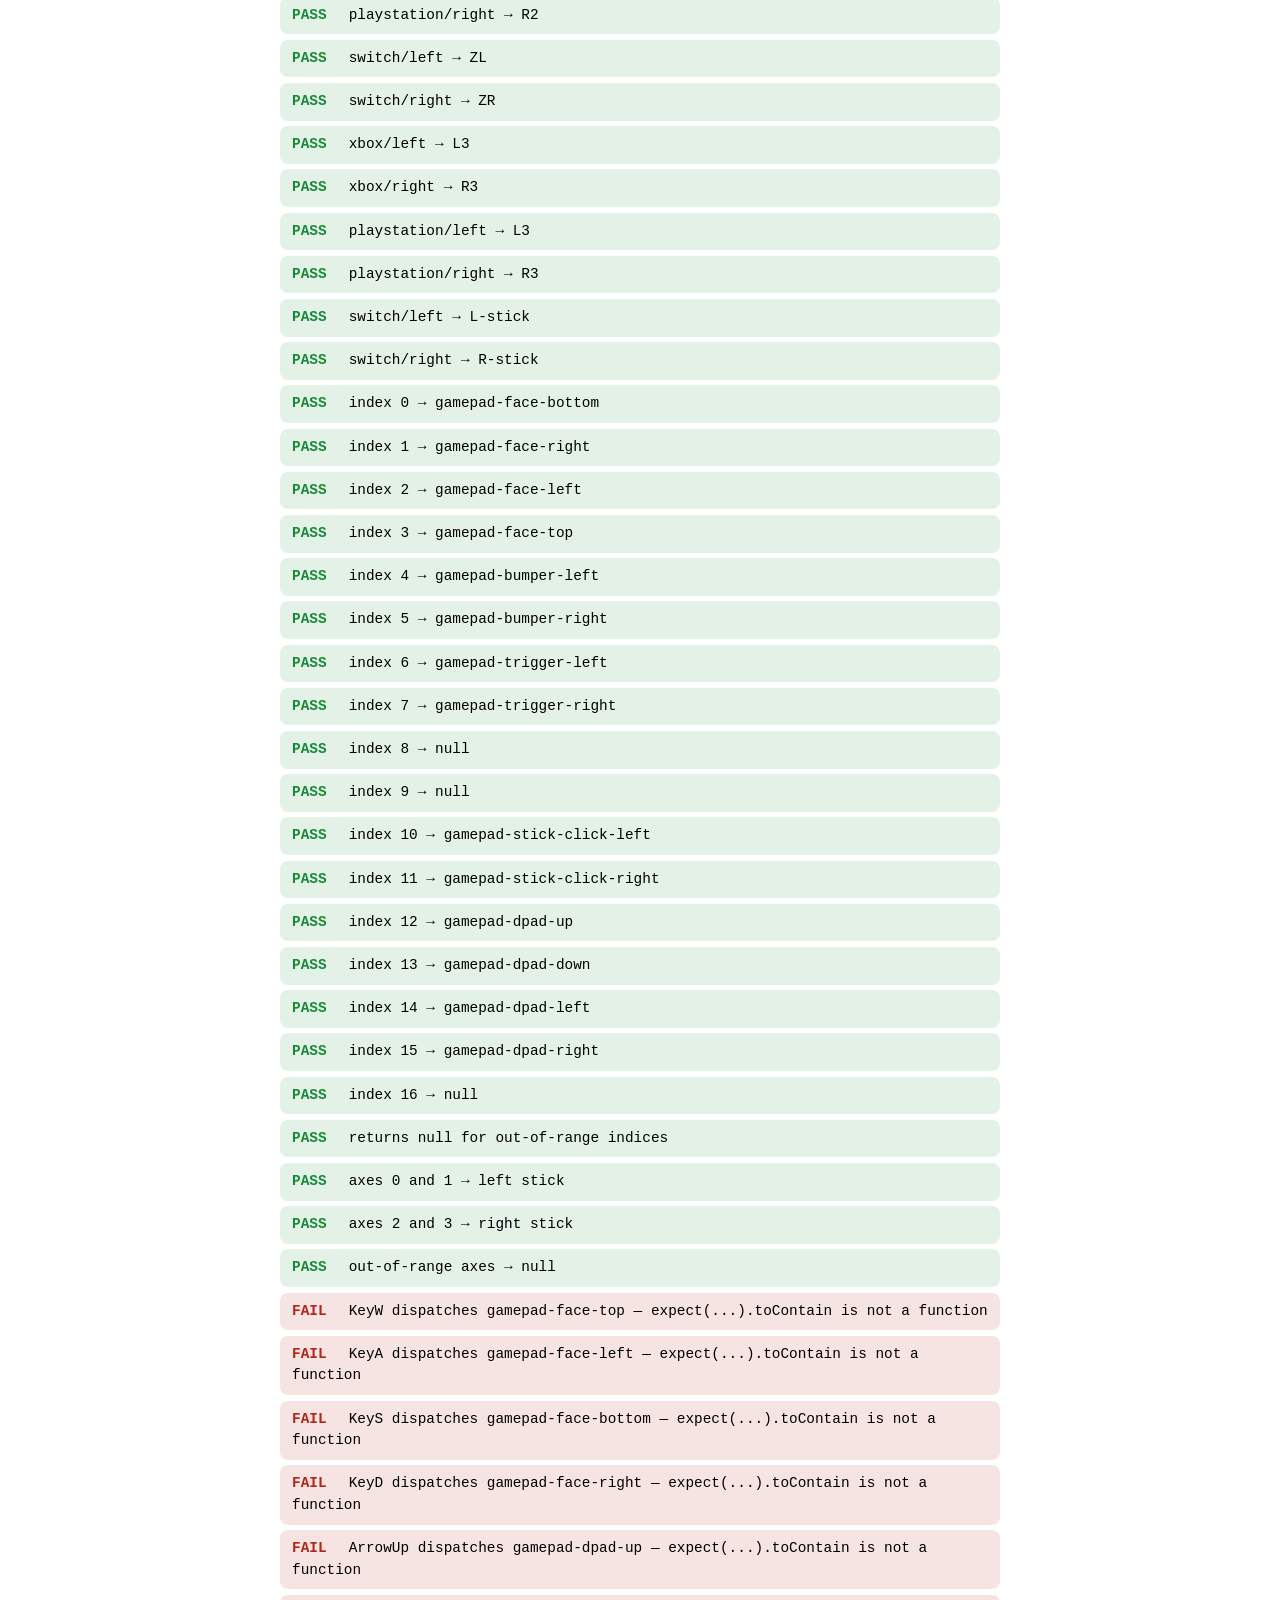
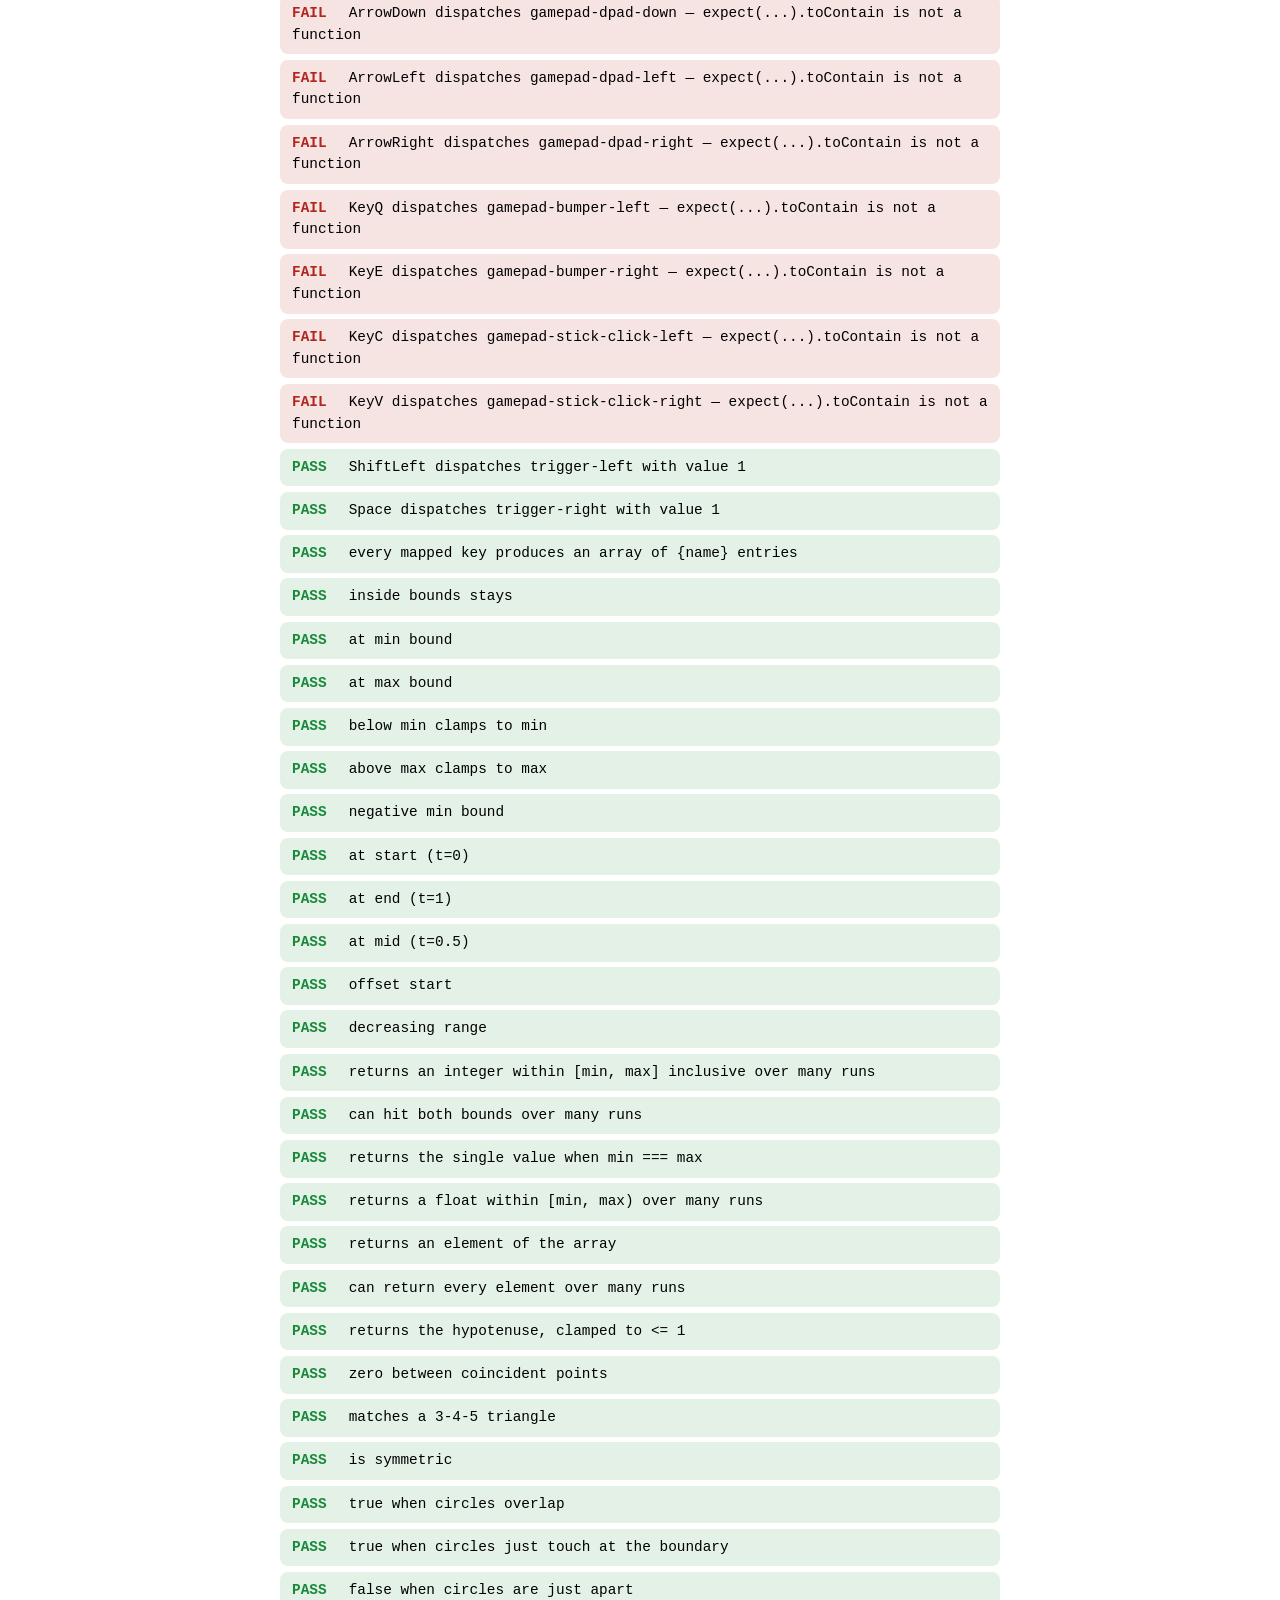
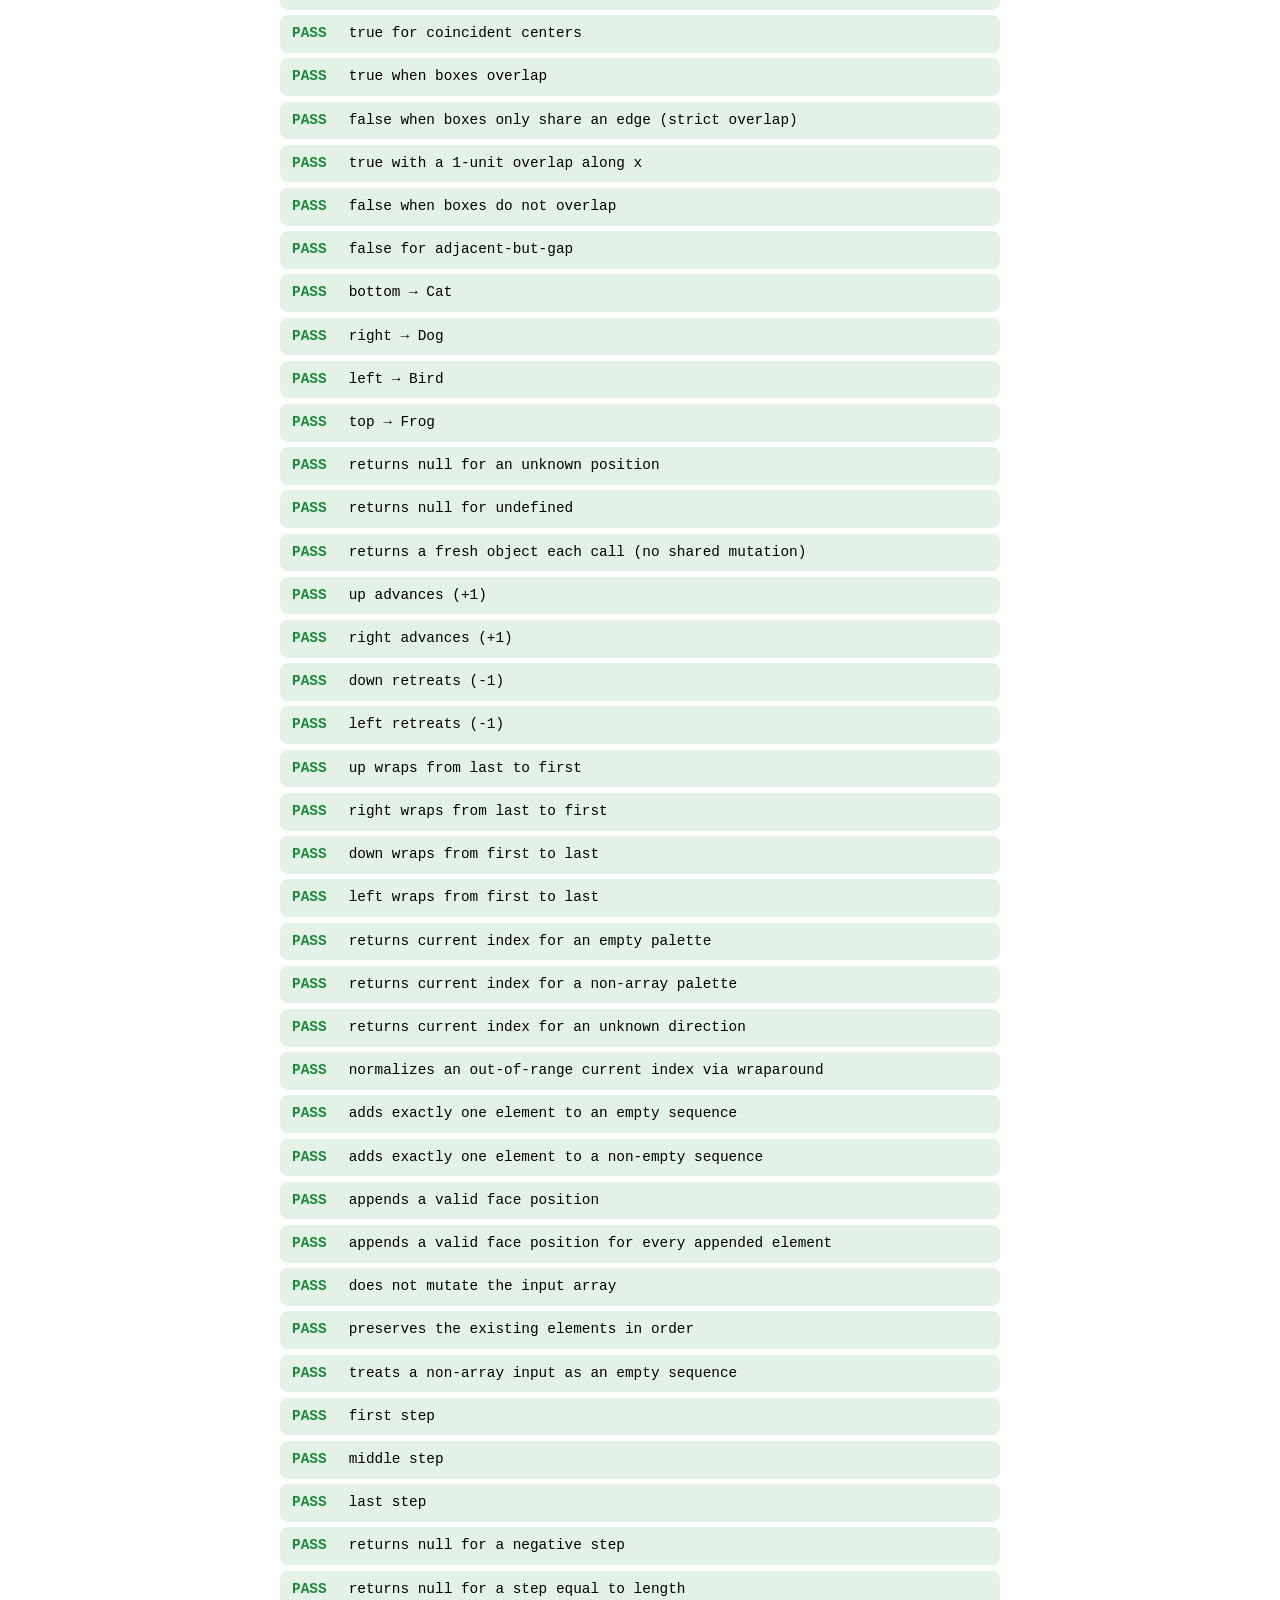
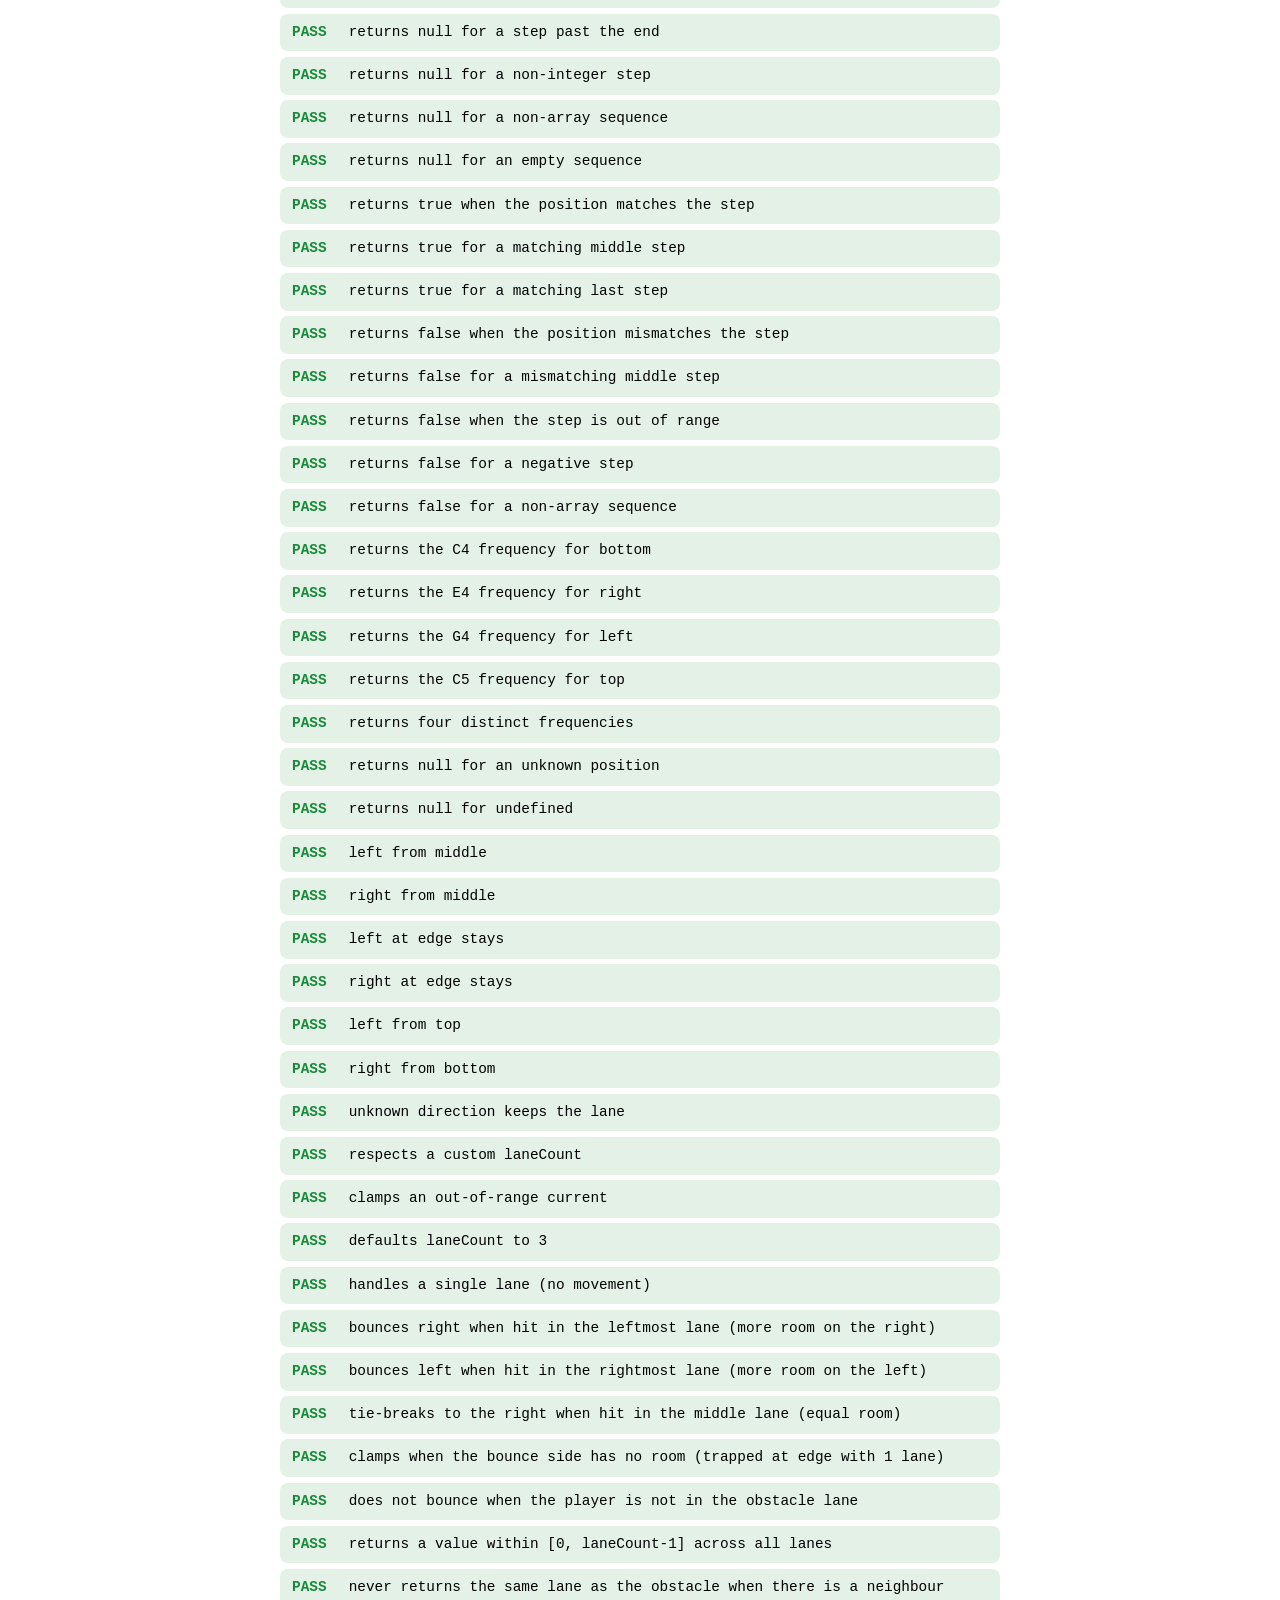
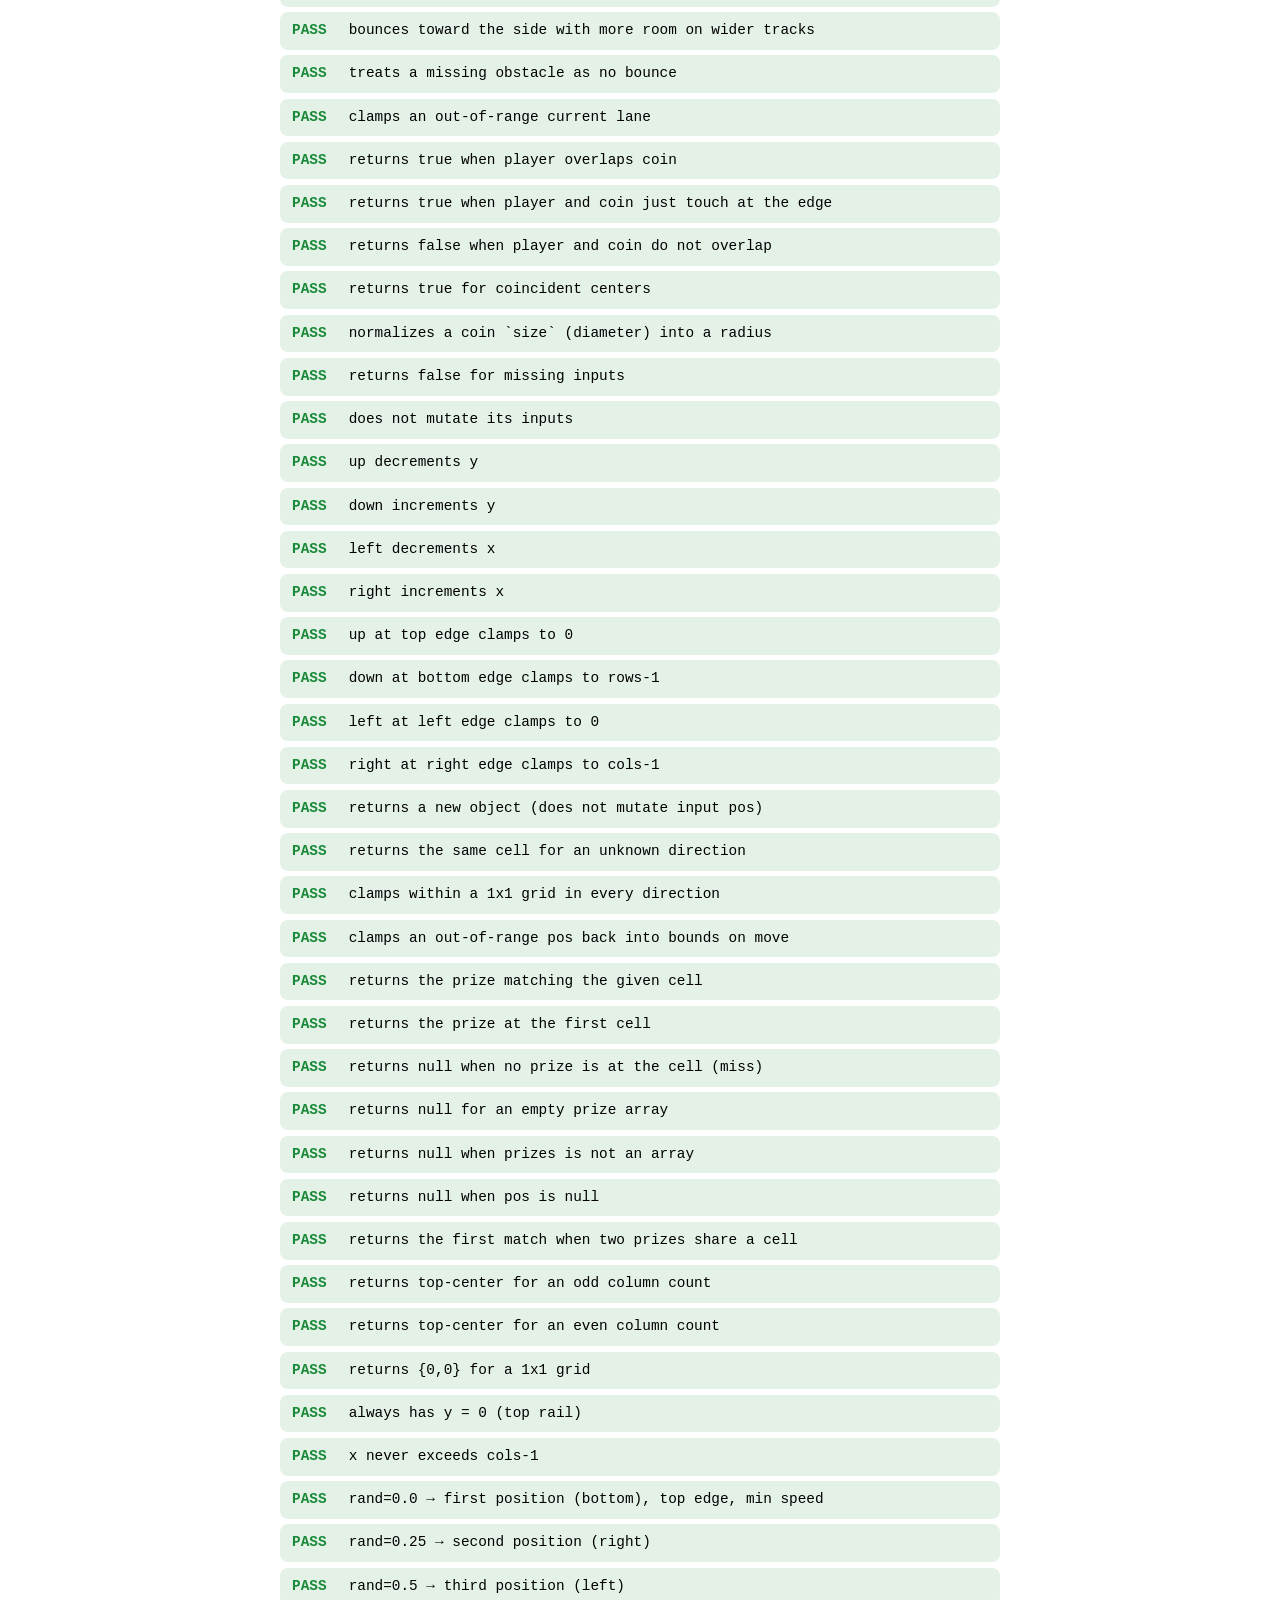
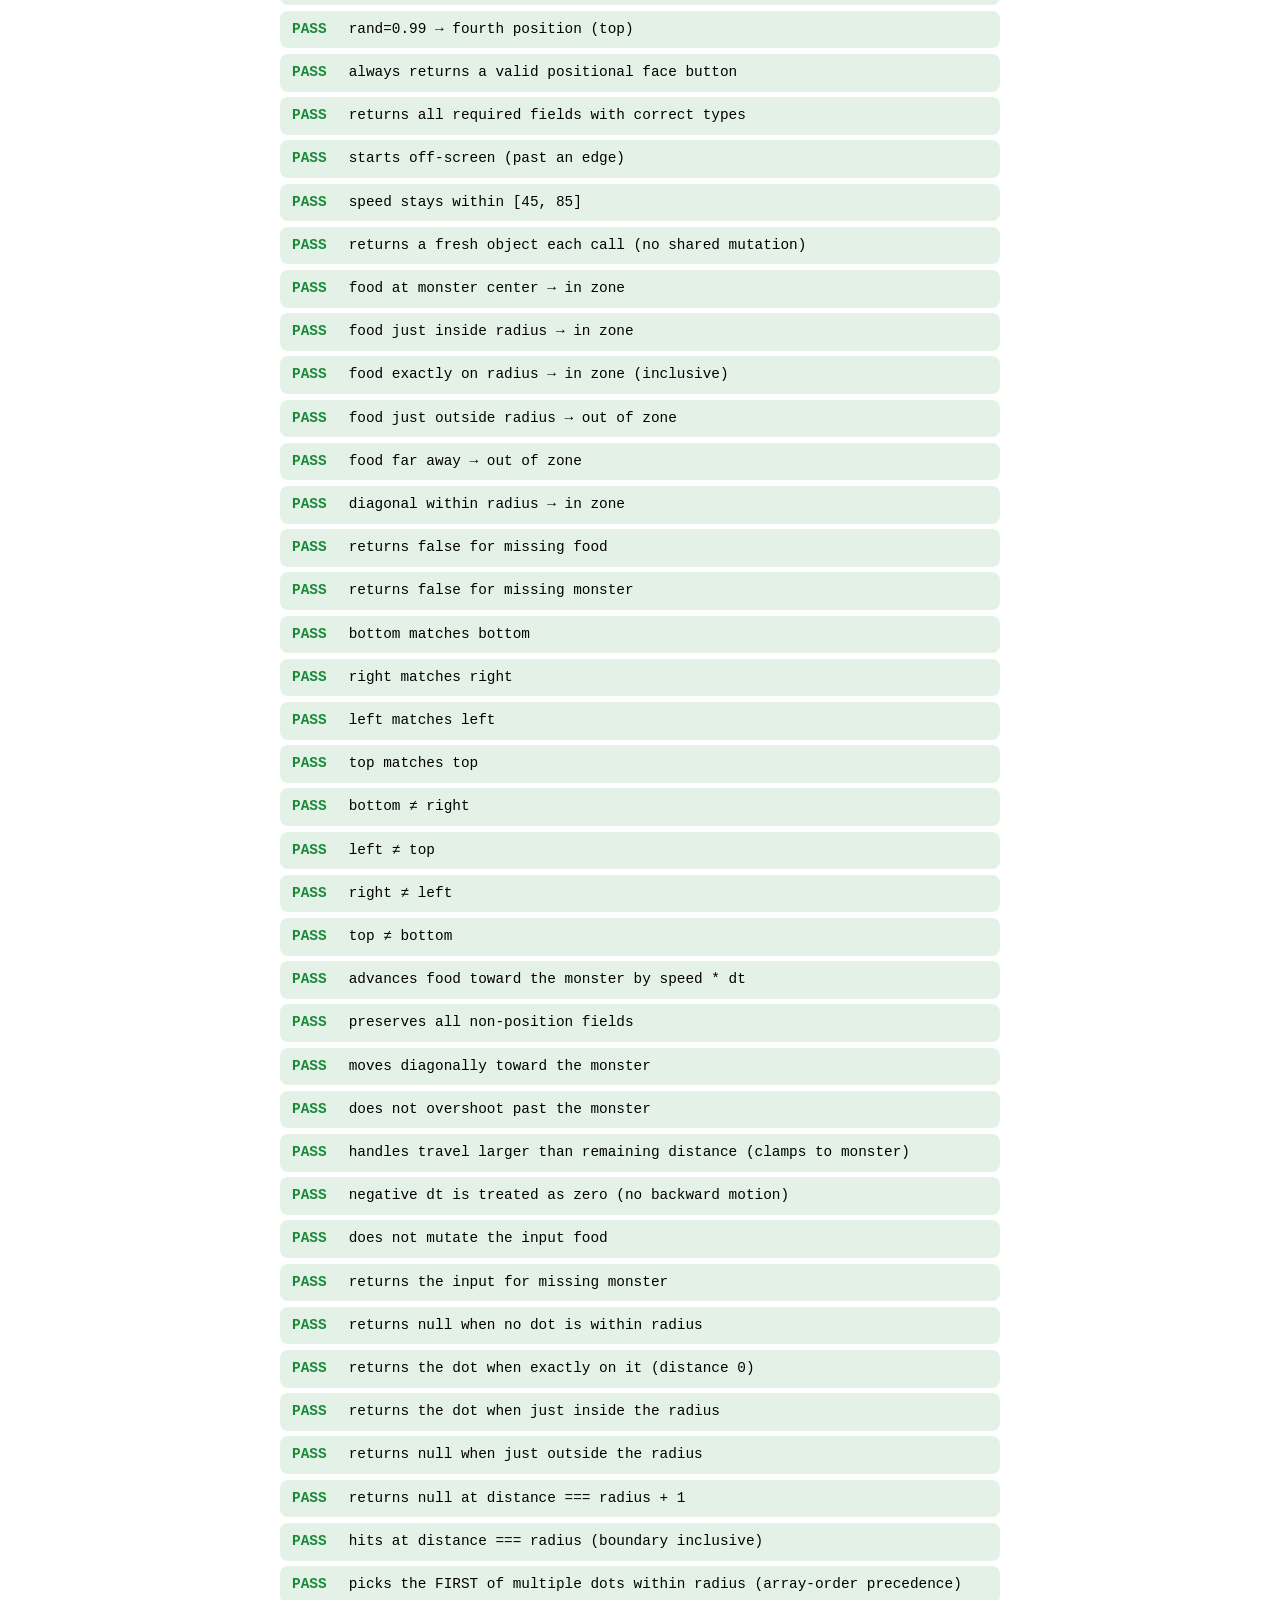
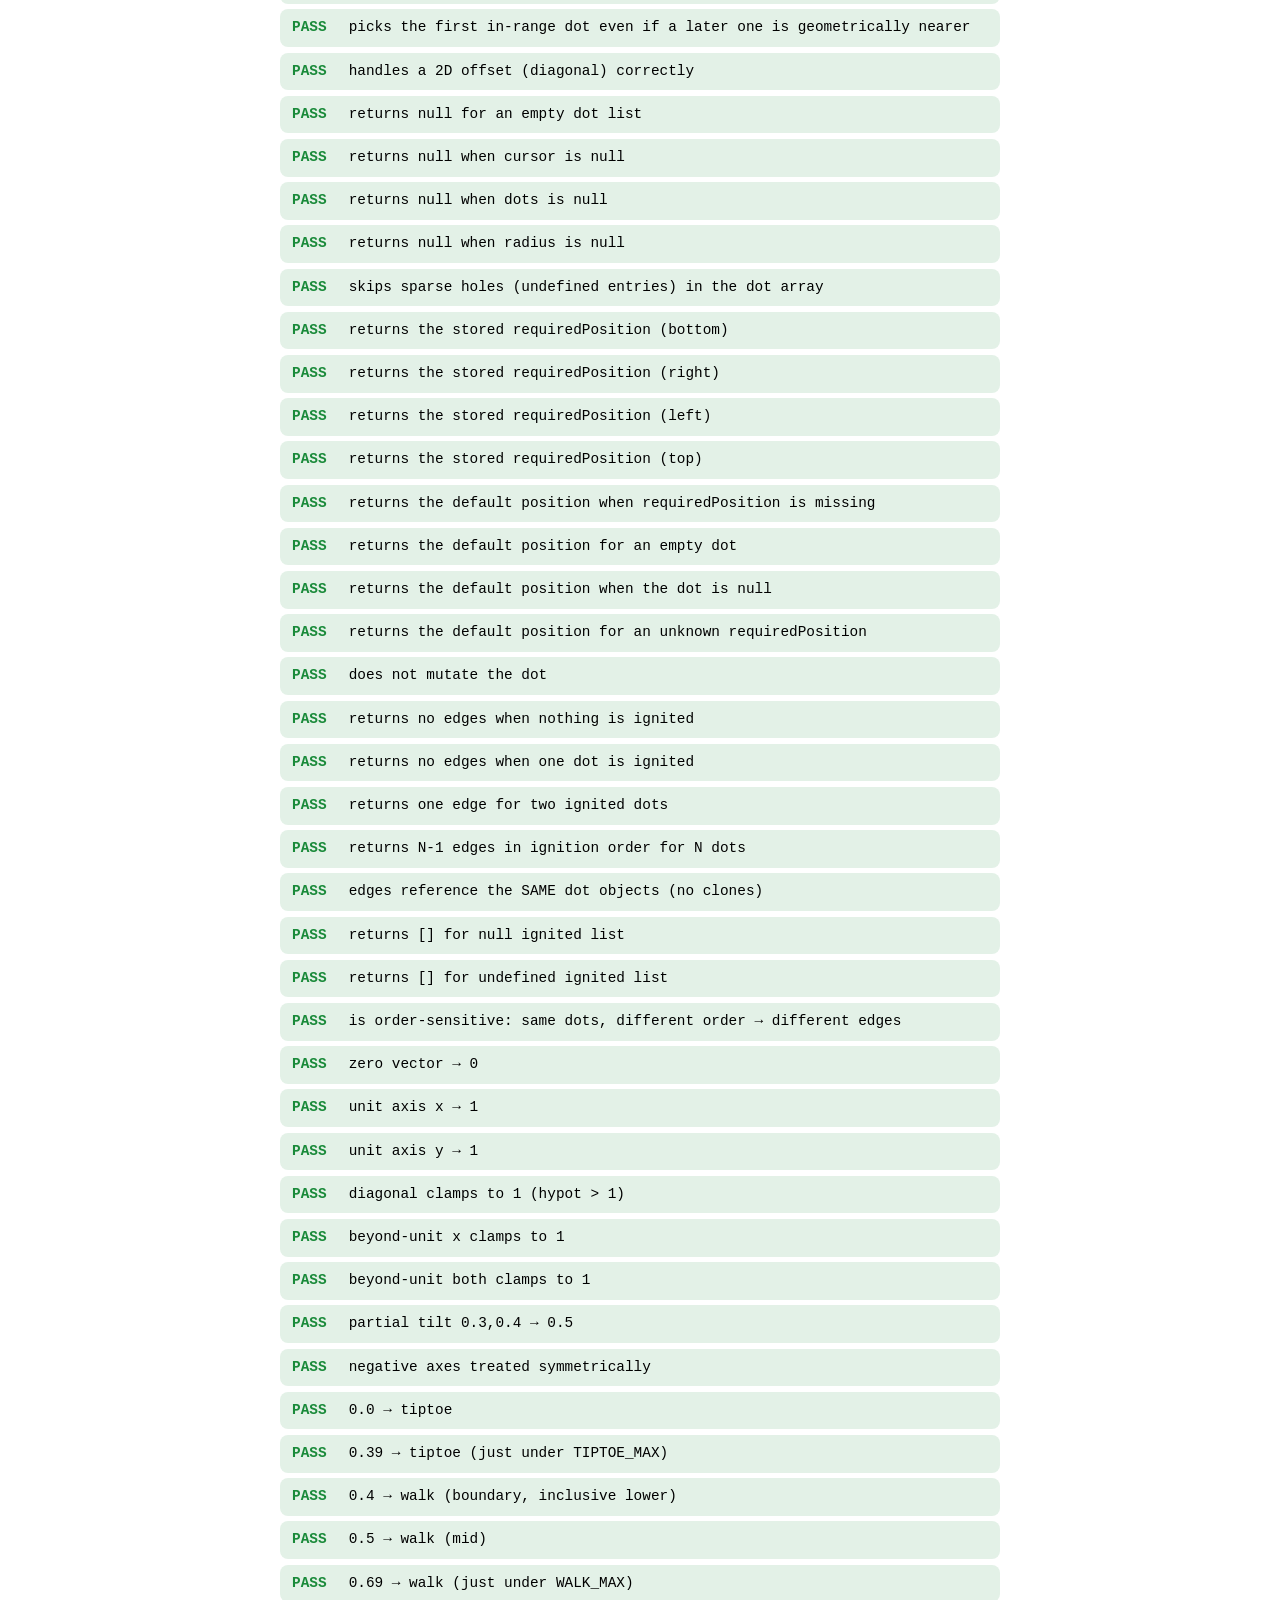
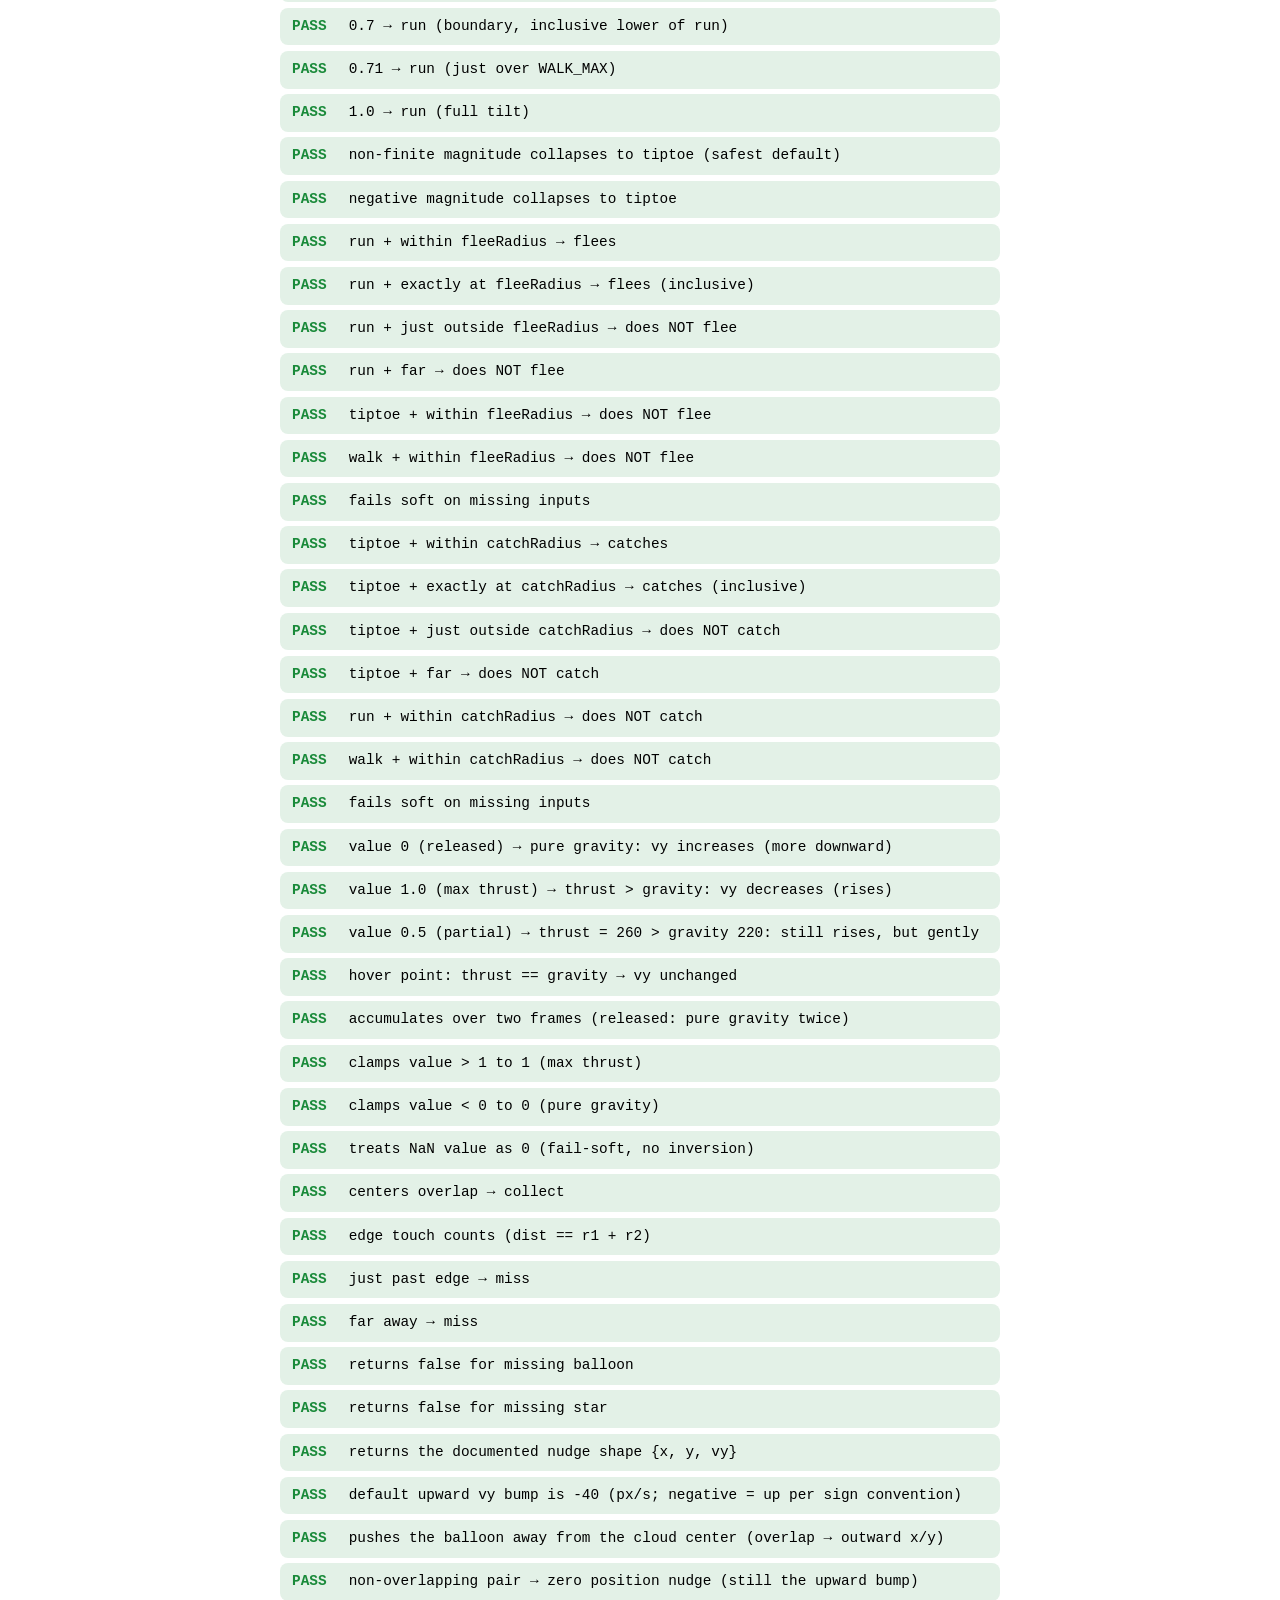
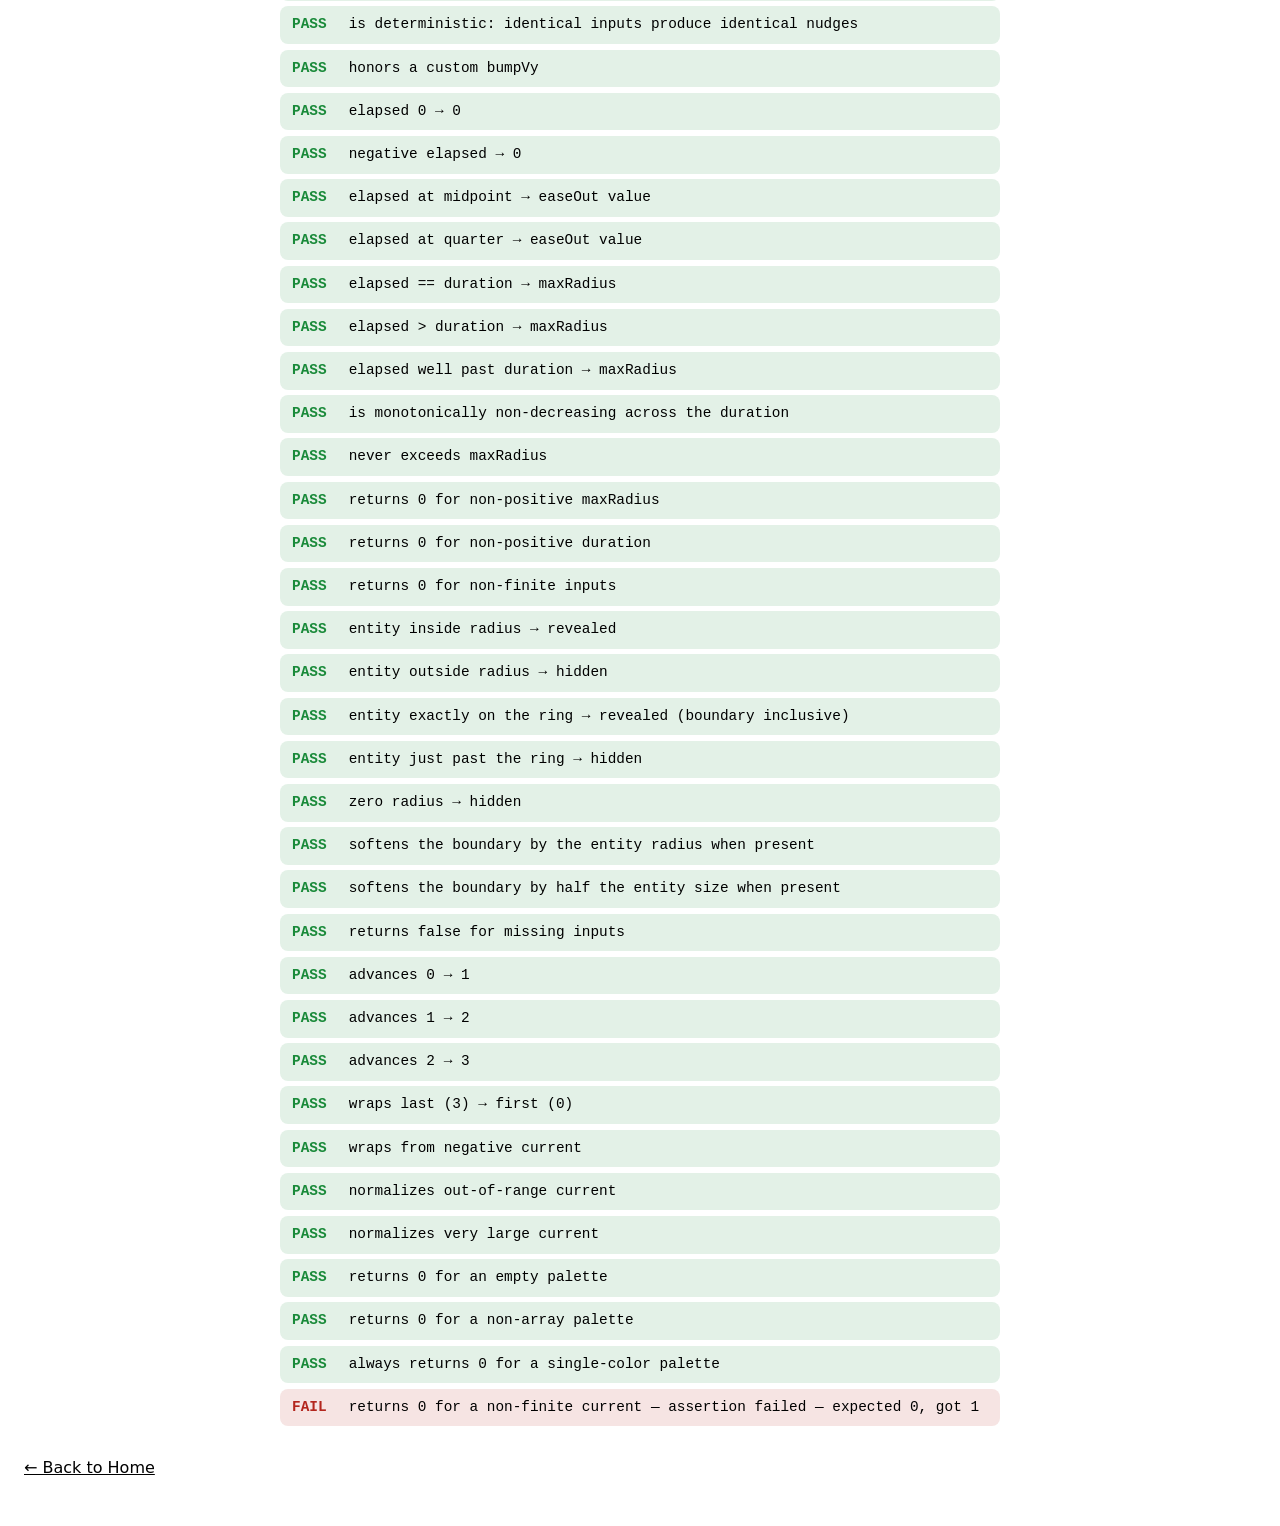
==== commit 73cb5b55: "Register batch-4 game logic tests in test harness" ====
--- a/tests/index.html
+++ b/tests/index.html
@@ -67,6 +67,13 @@
     <script type="module" src="./utils.test.js"></script>
     <script type="module" src="./spawn-logic.test.js"></script>
     <script type="module" src="./sequence-logic.test.js"></script>
+    <script type="module" src="./lane-logic.test.js"></script>
+    <script type="module" src="./claw-logic.test.js"></script>
+    <script type="module" src="./feeder-logic.test.js"></script>
+    <script type="module" src="./constellation-logic.test.js"></script>
+    <script type="module" src="./tilt-logic.test.js"></script>
+    <script type="module" src="./balloon-physics.test.js"></script>
+    <script type="module" src="./sonar-logic.test.js"></script>
 
     <script type="module">
       // Render the report once all test modules above have executed.
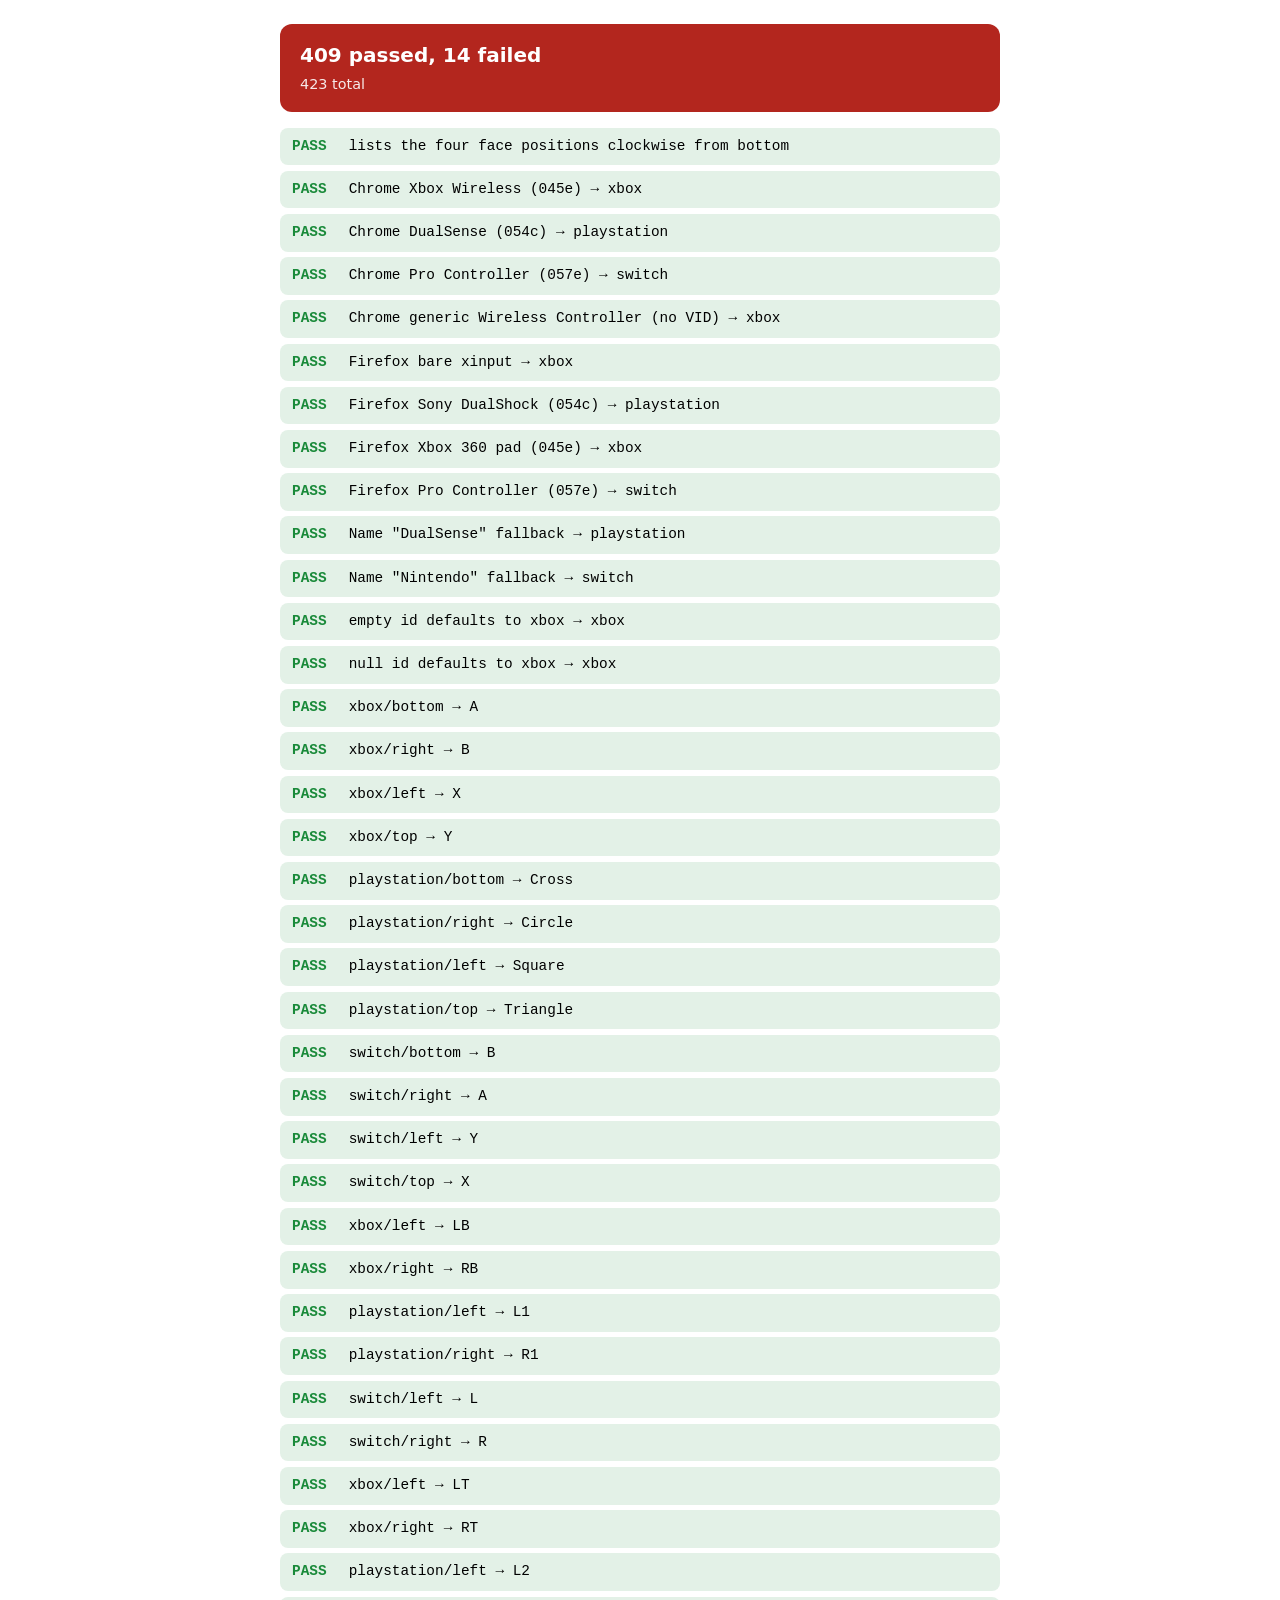
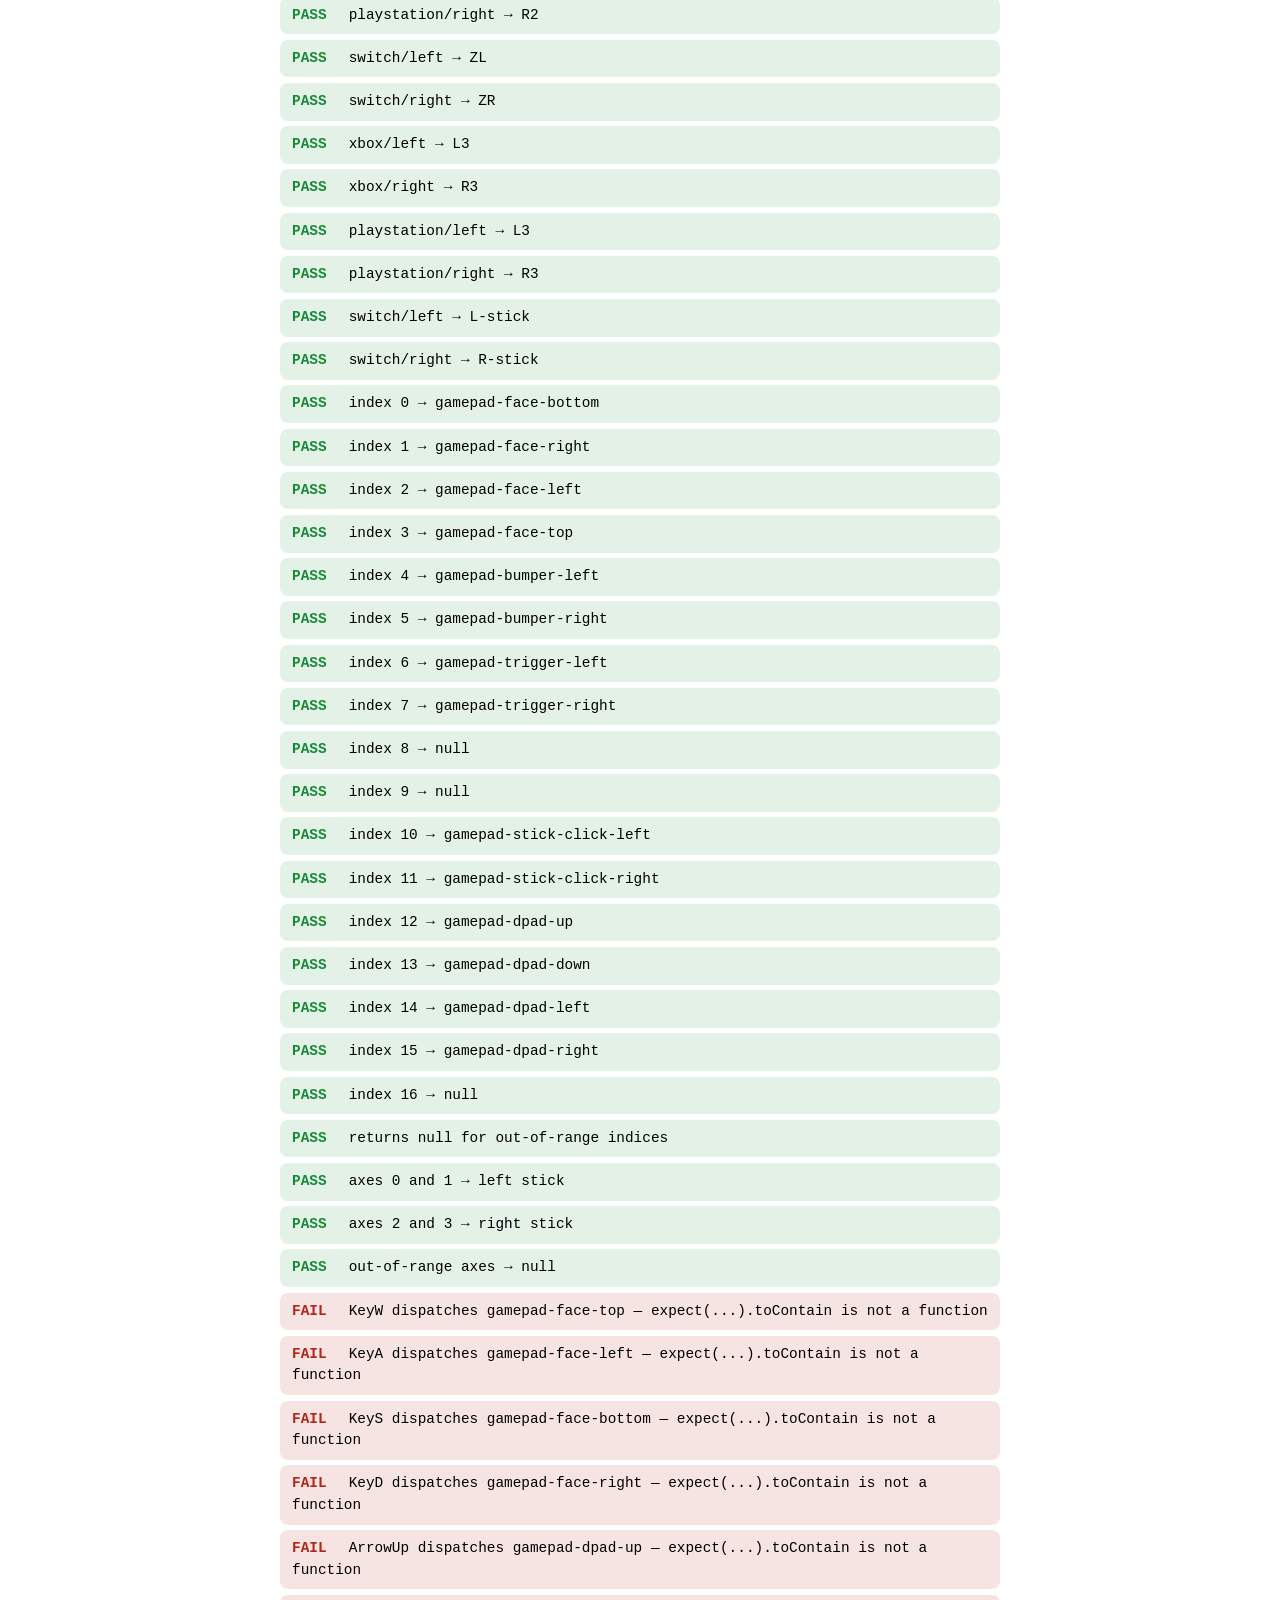
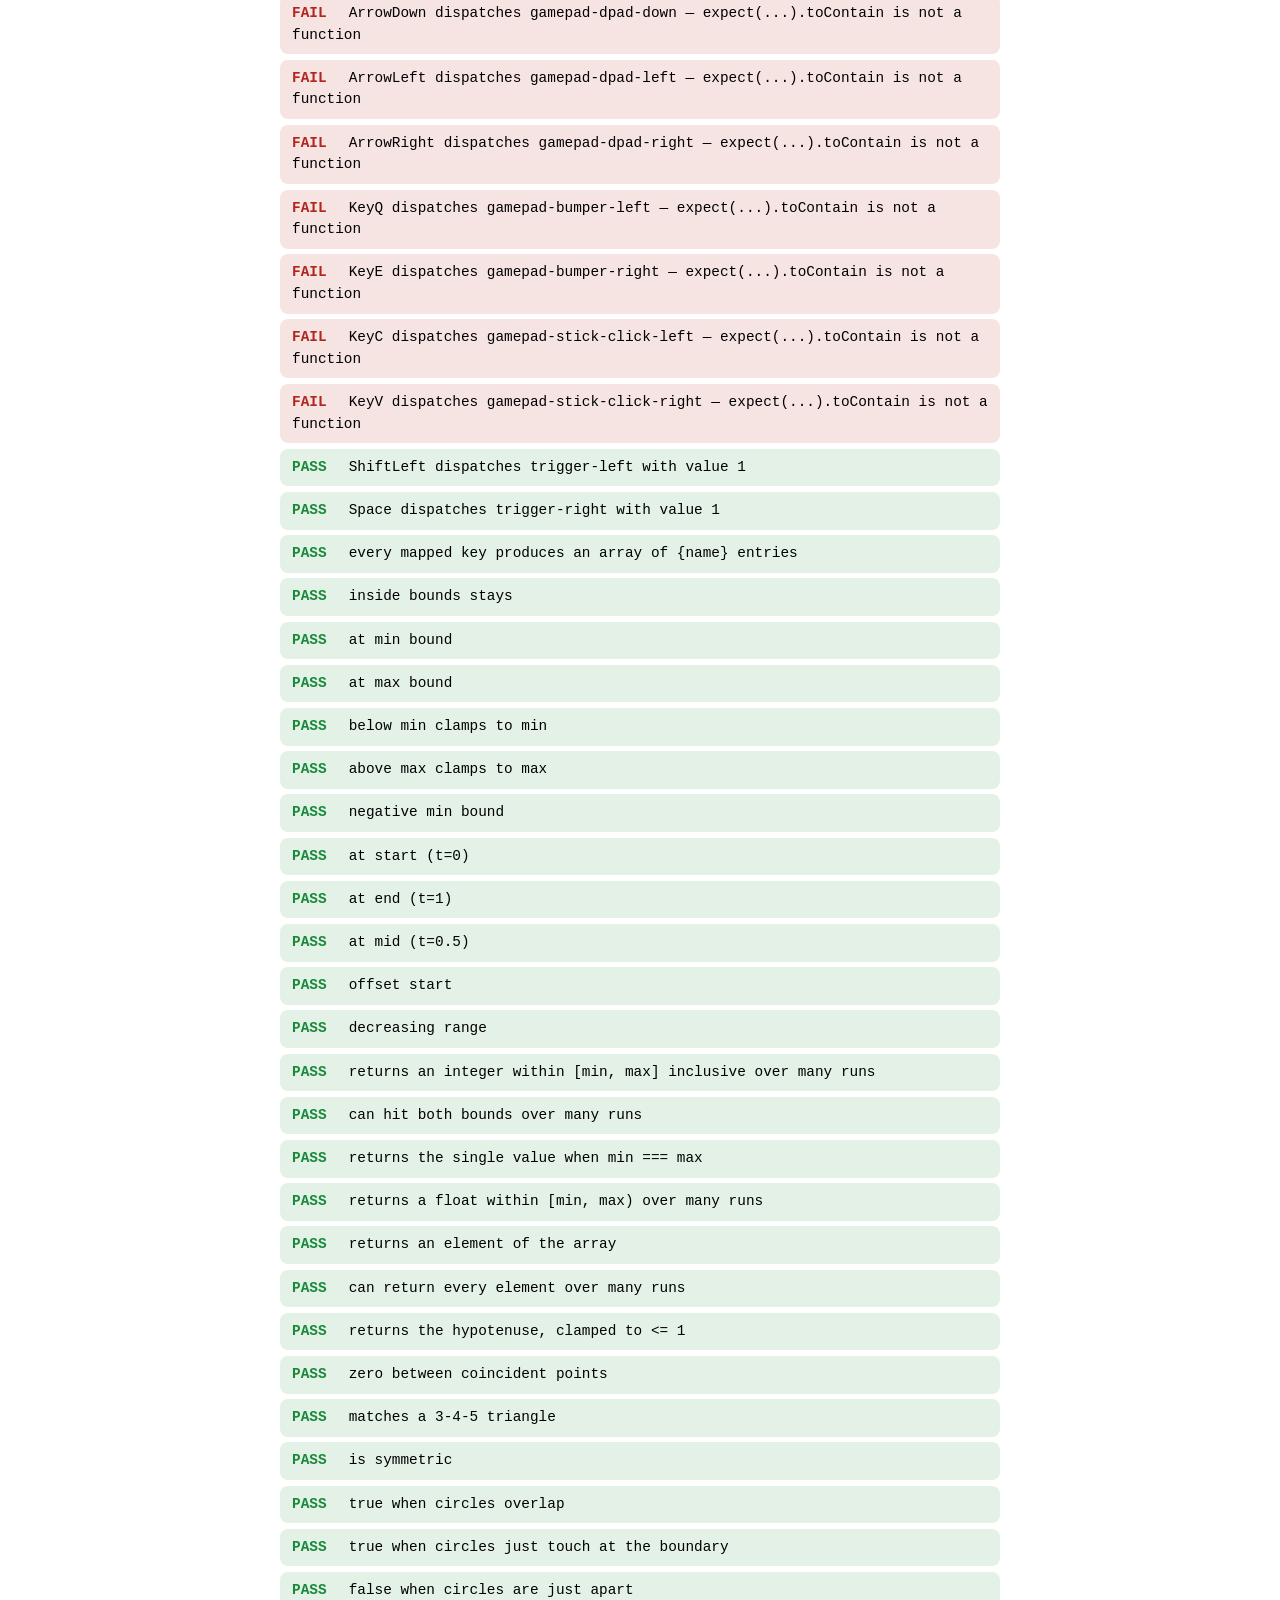
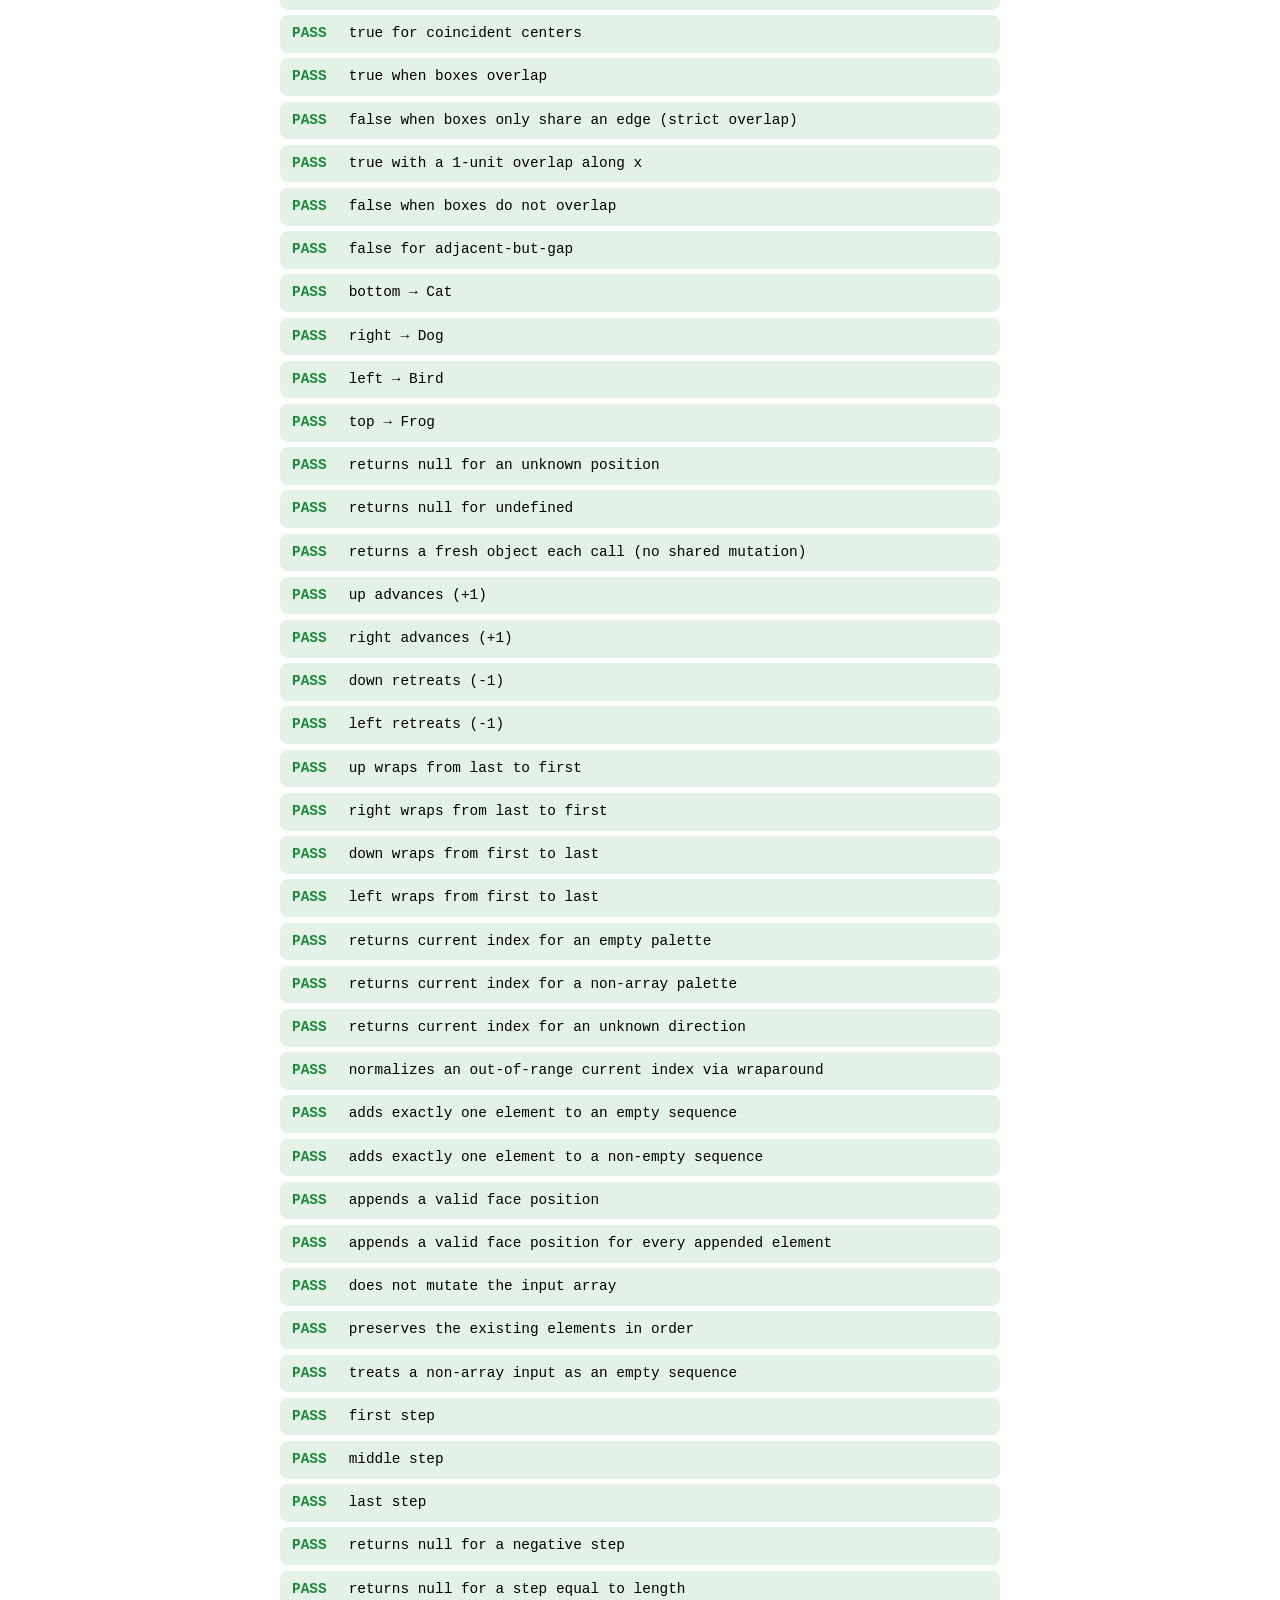
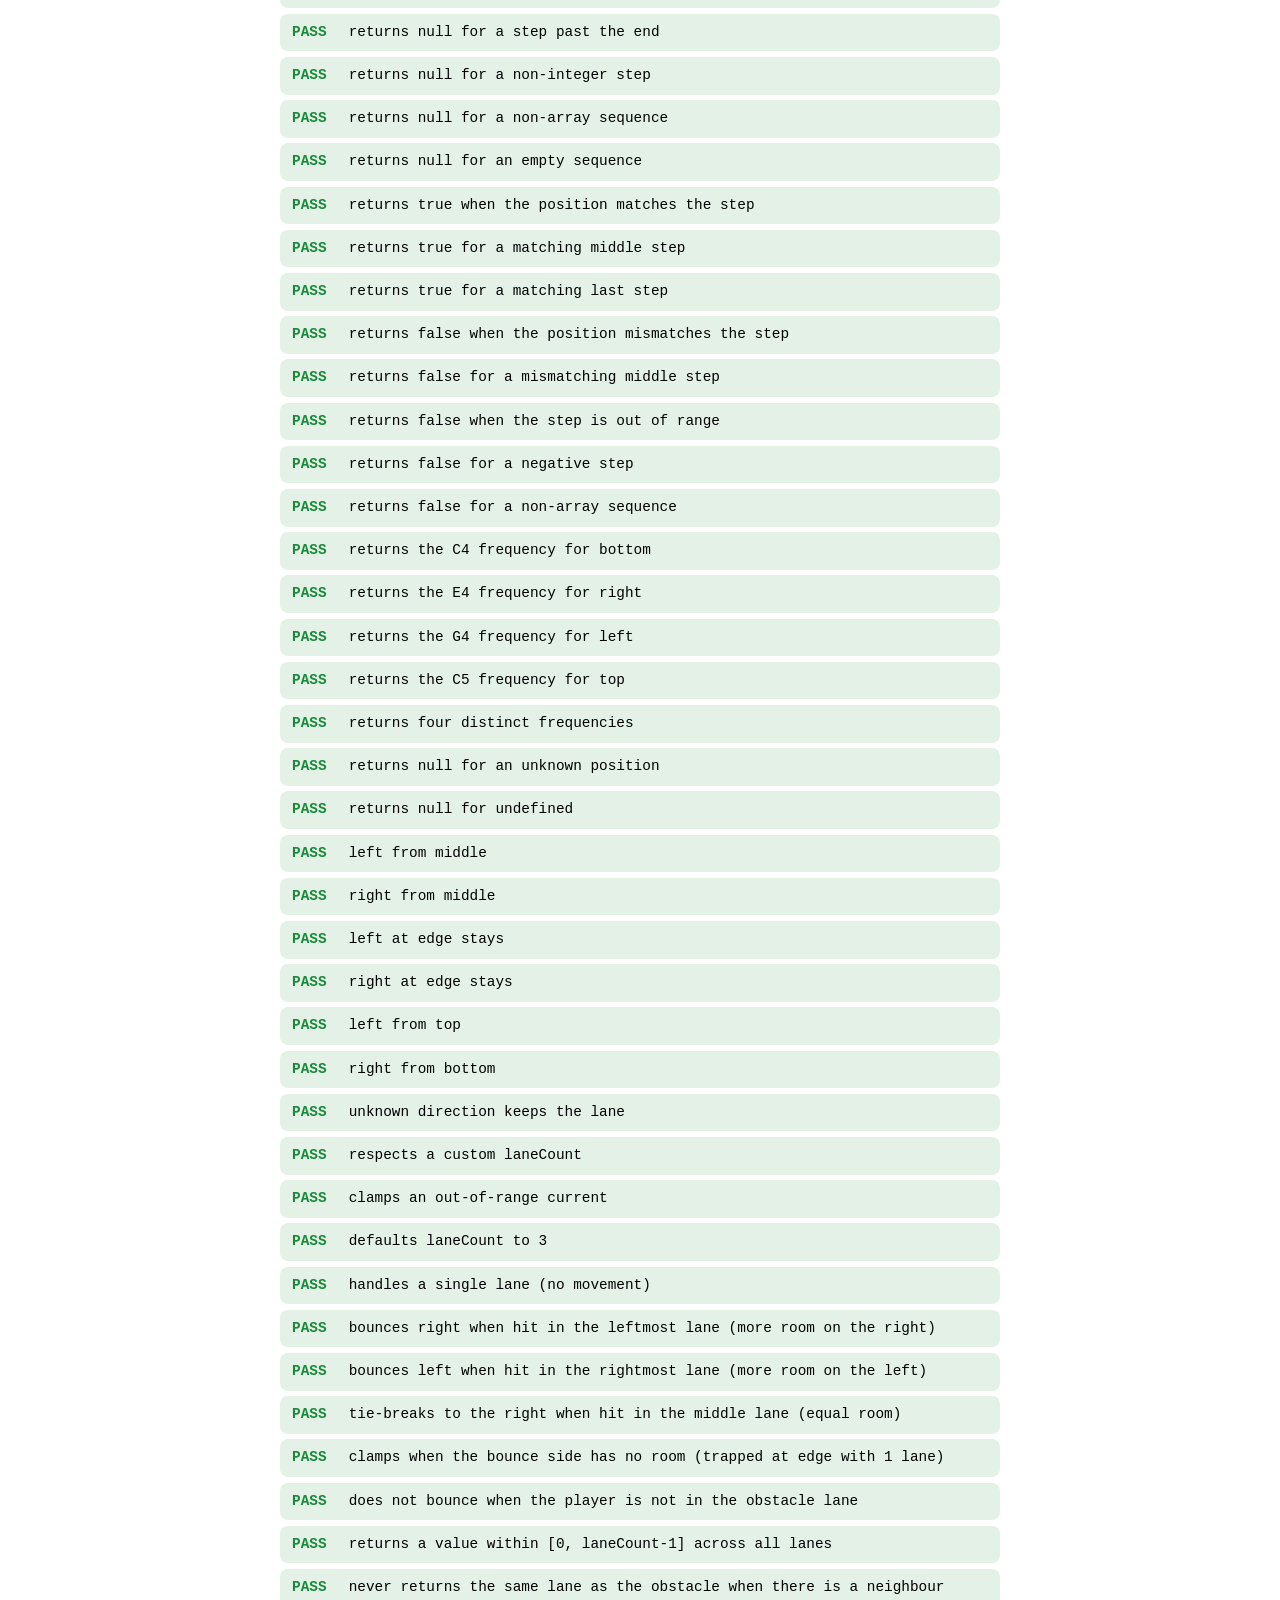
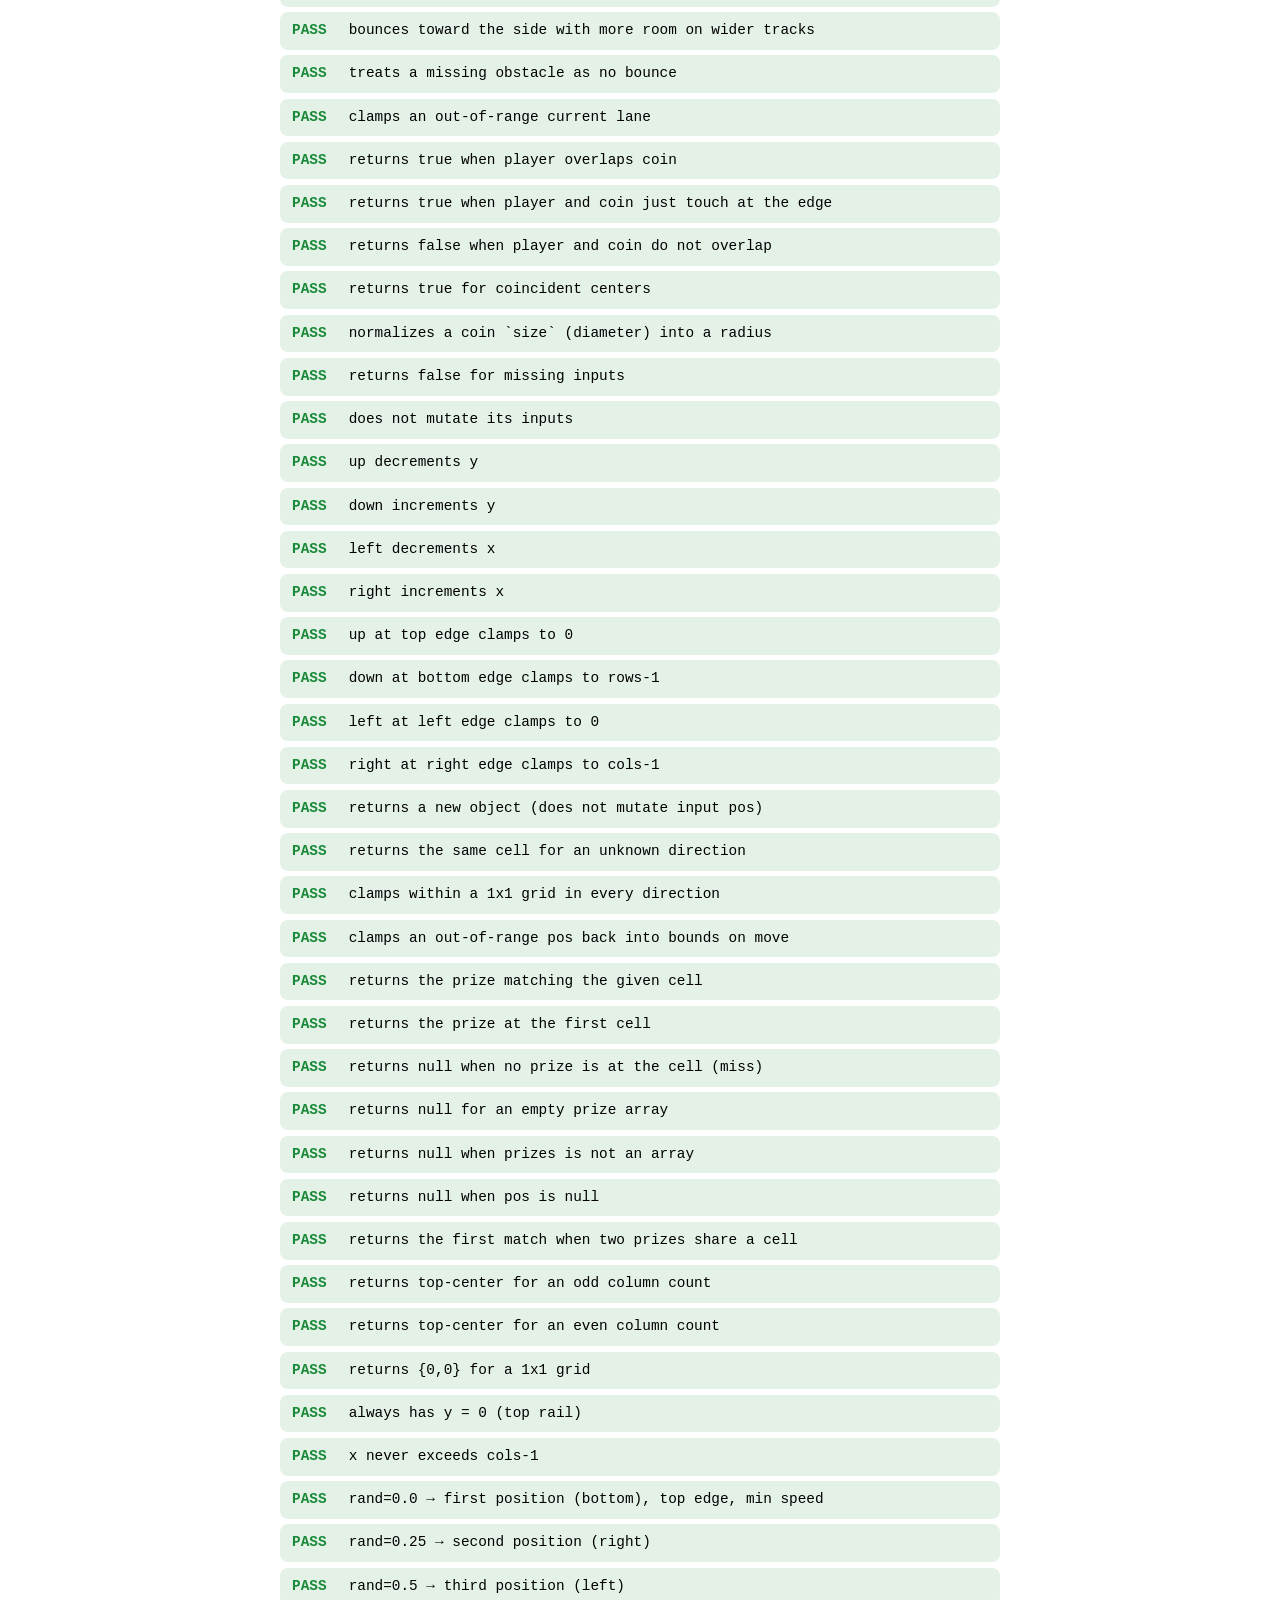
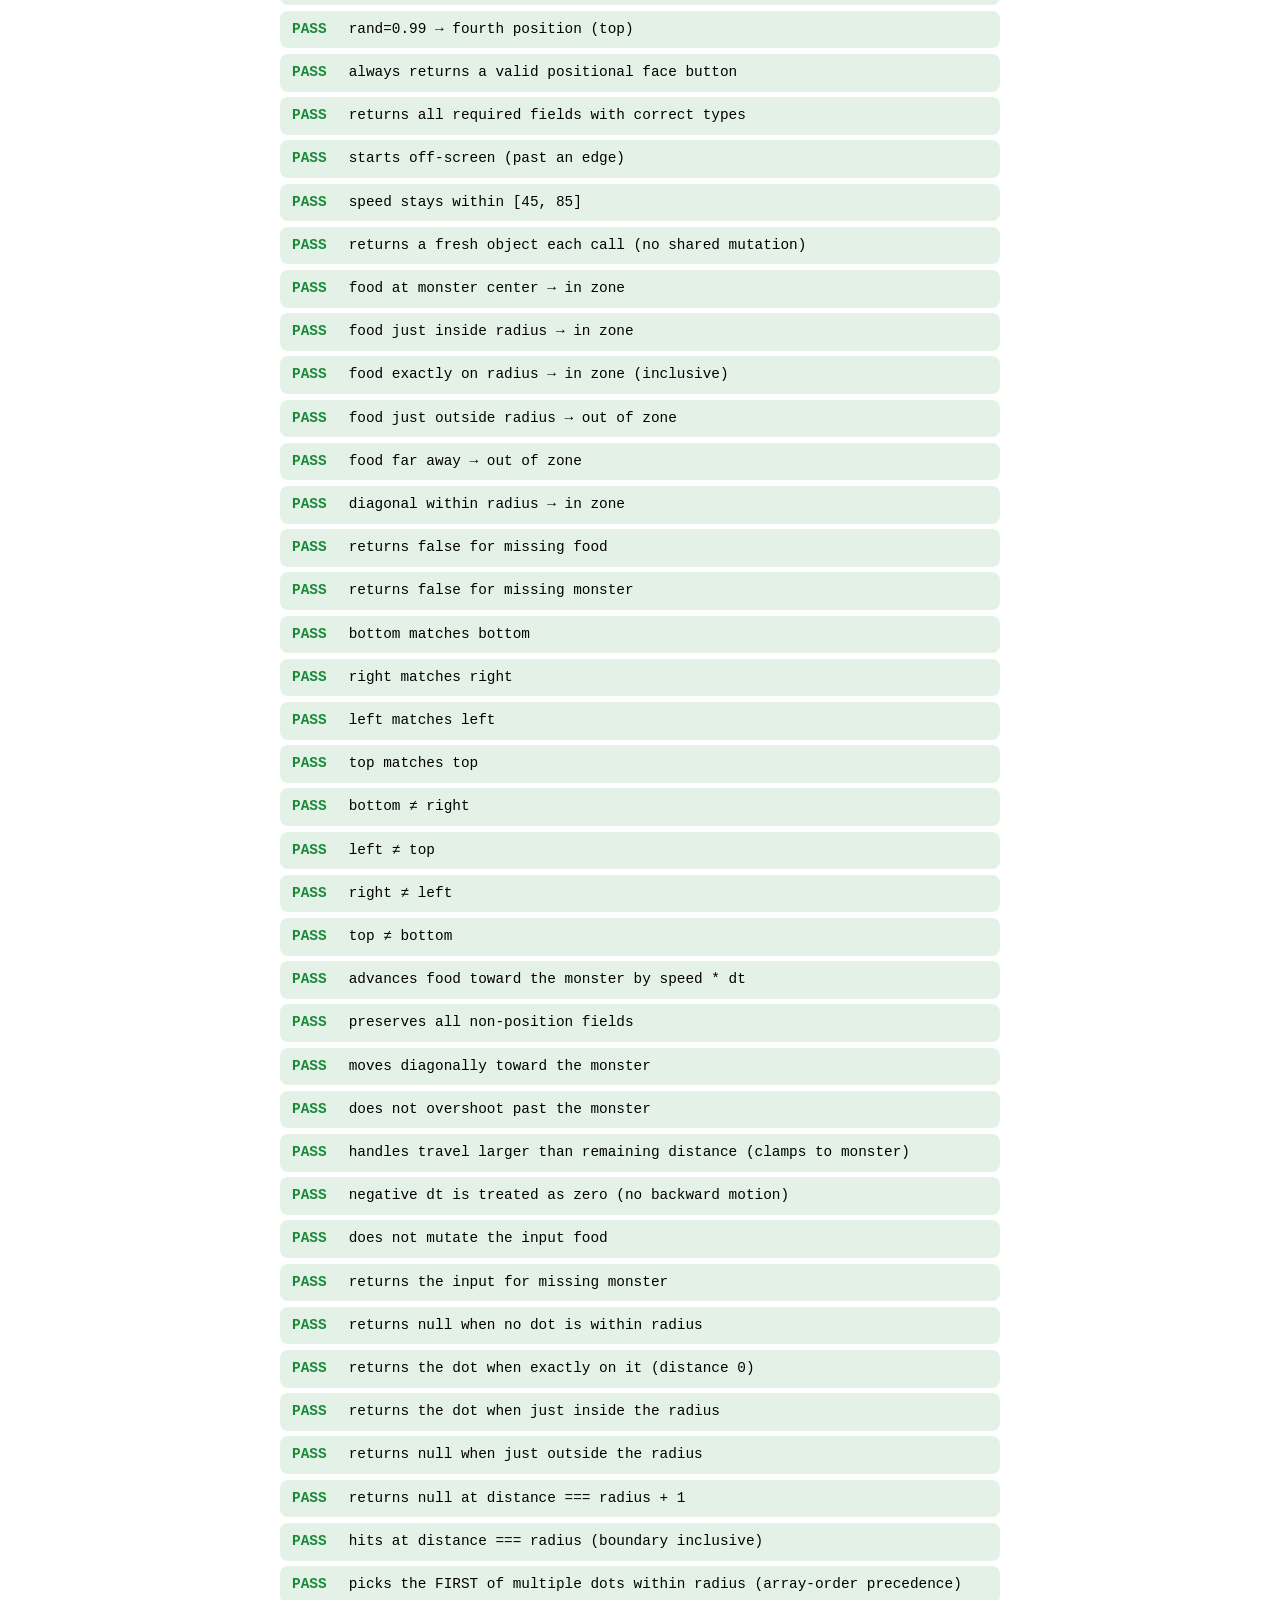
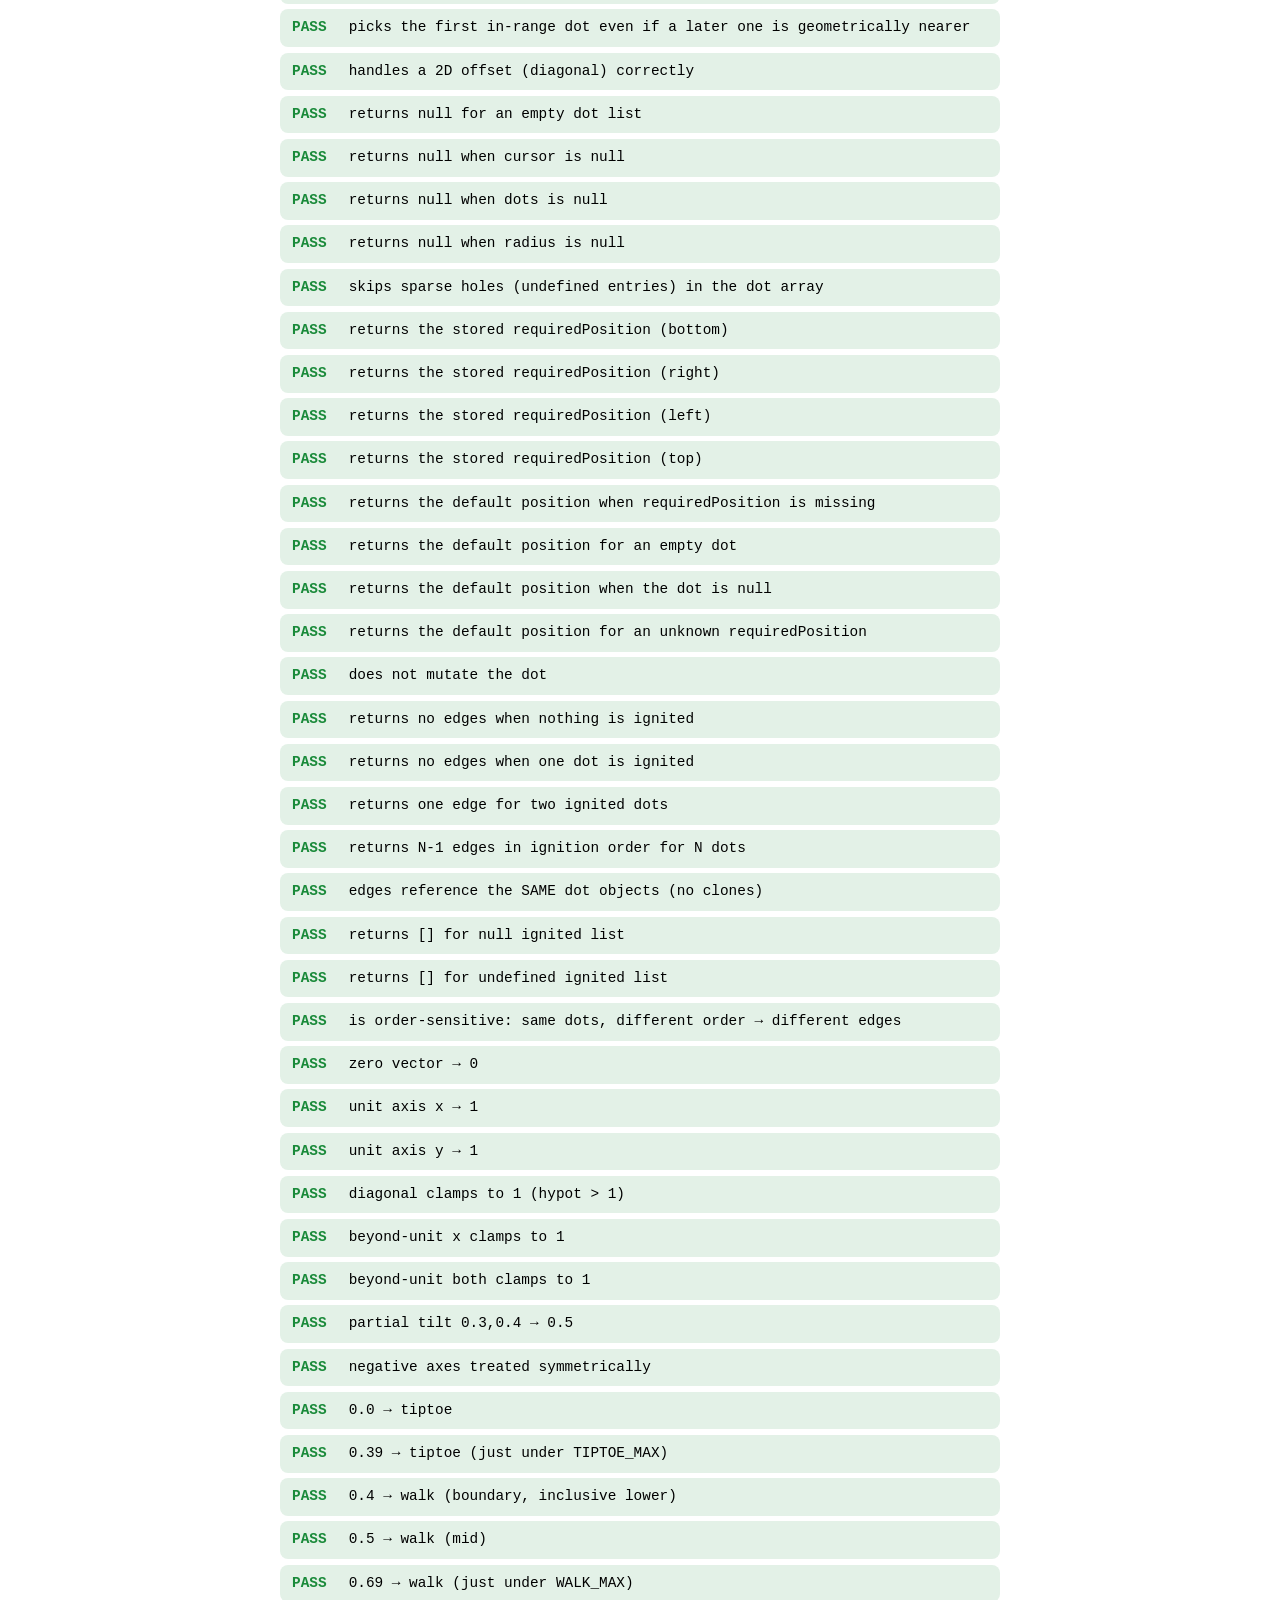
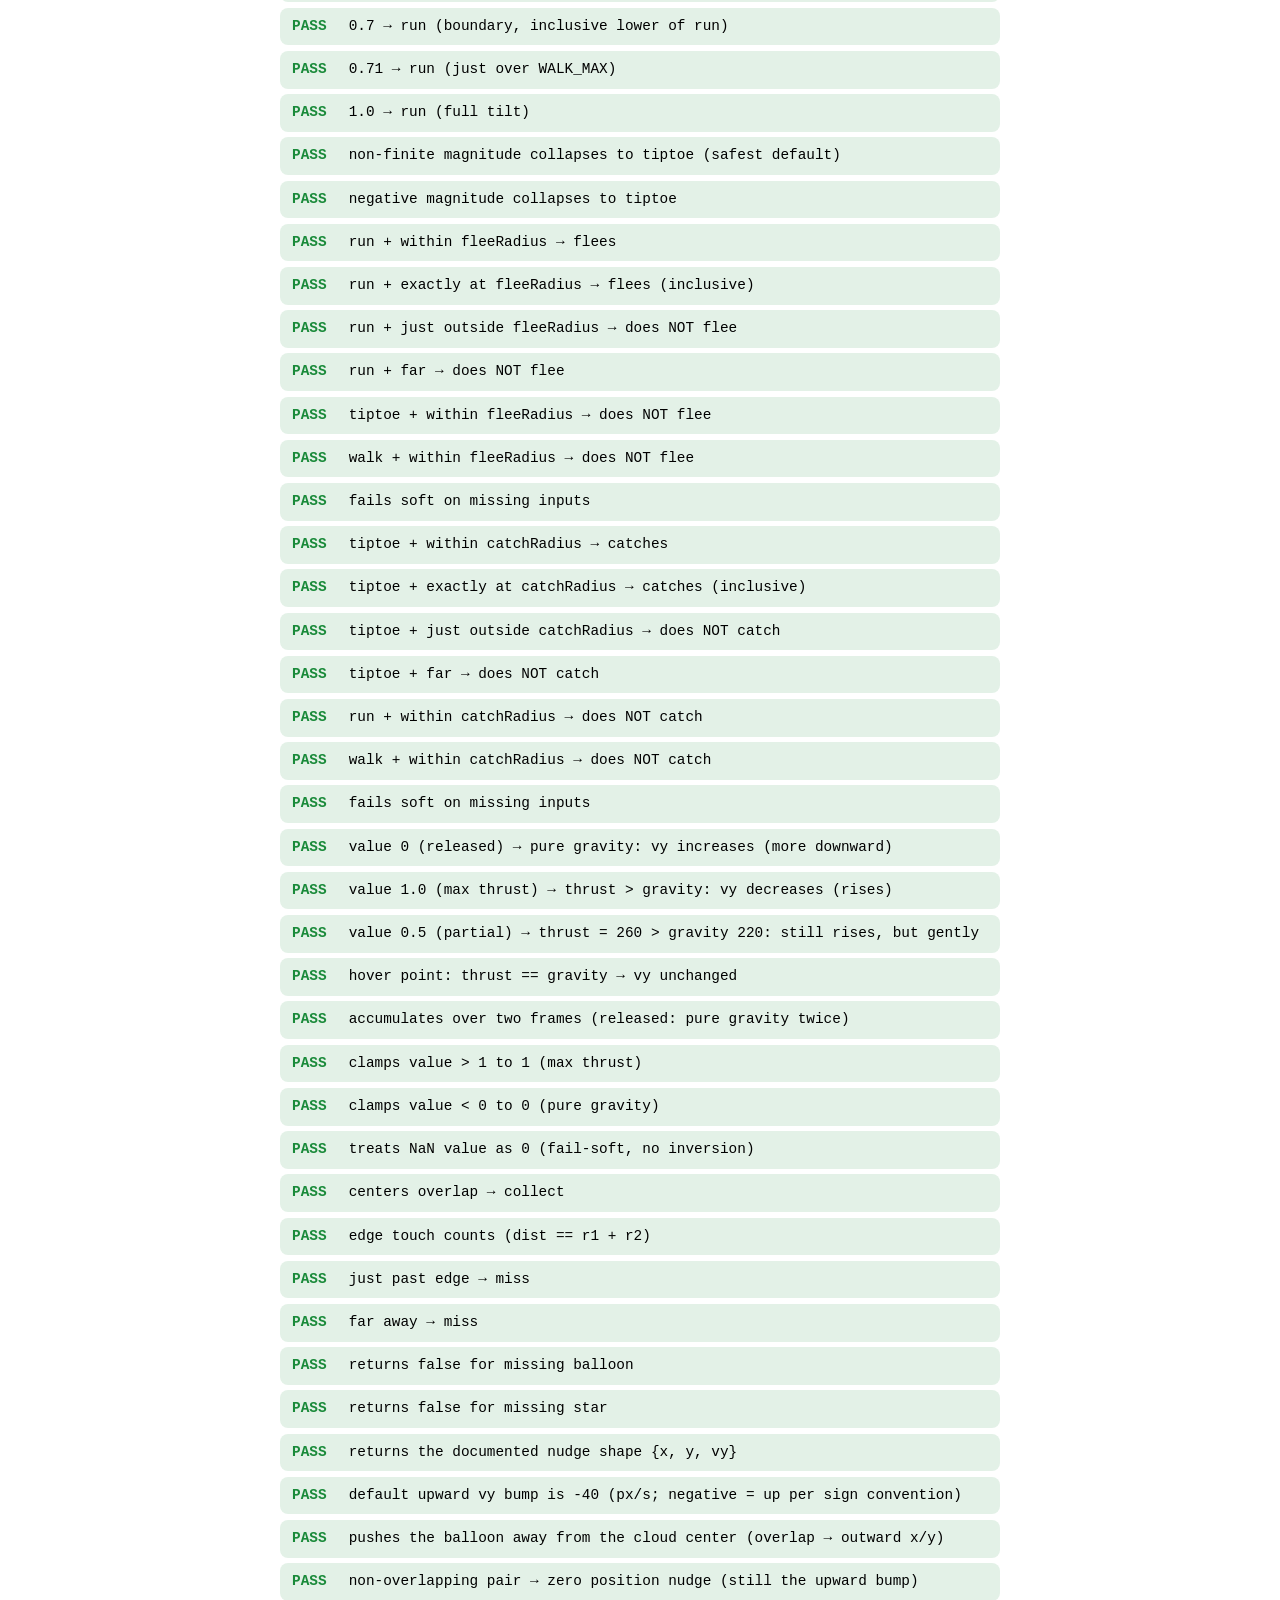
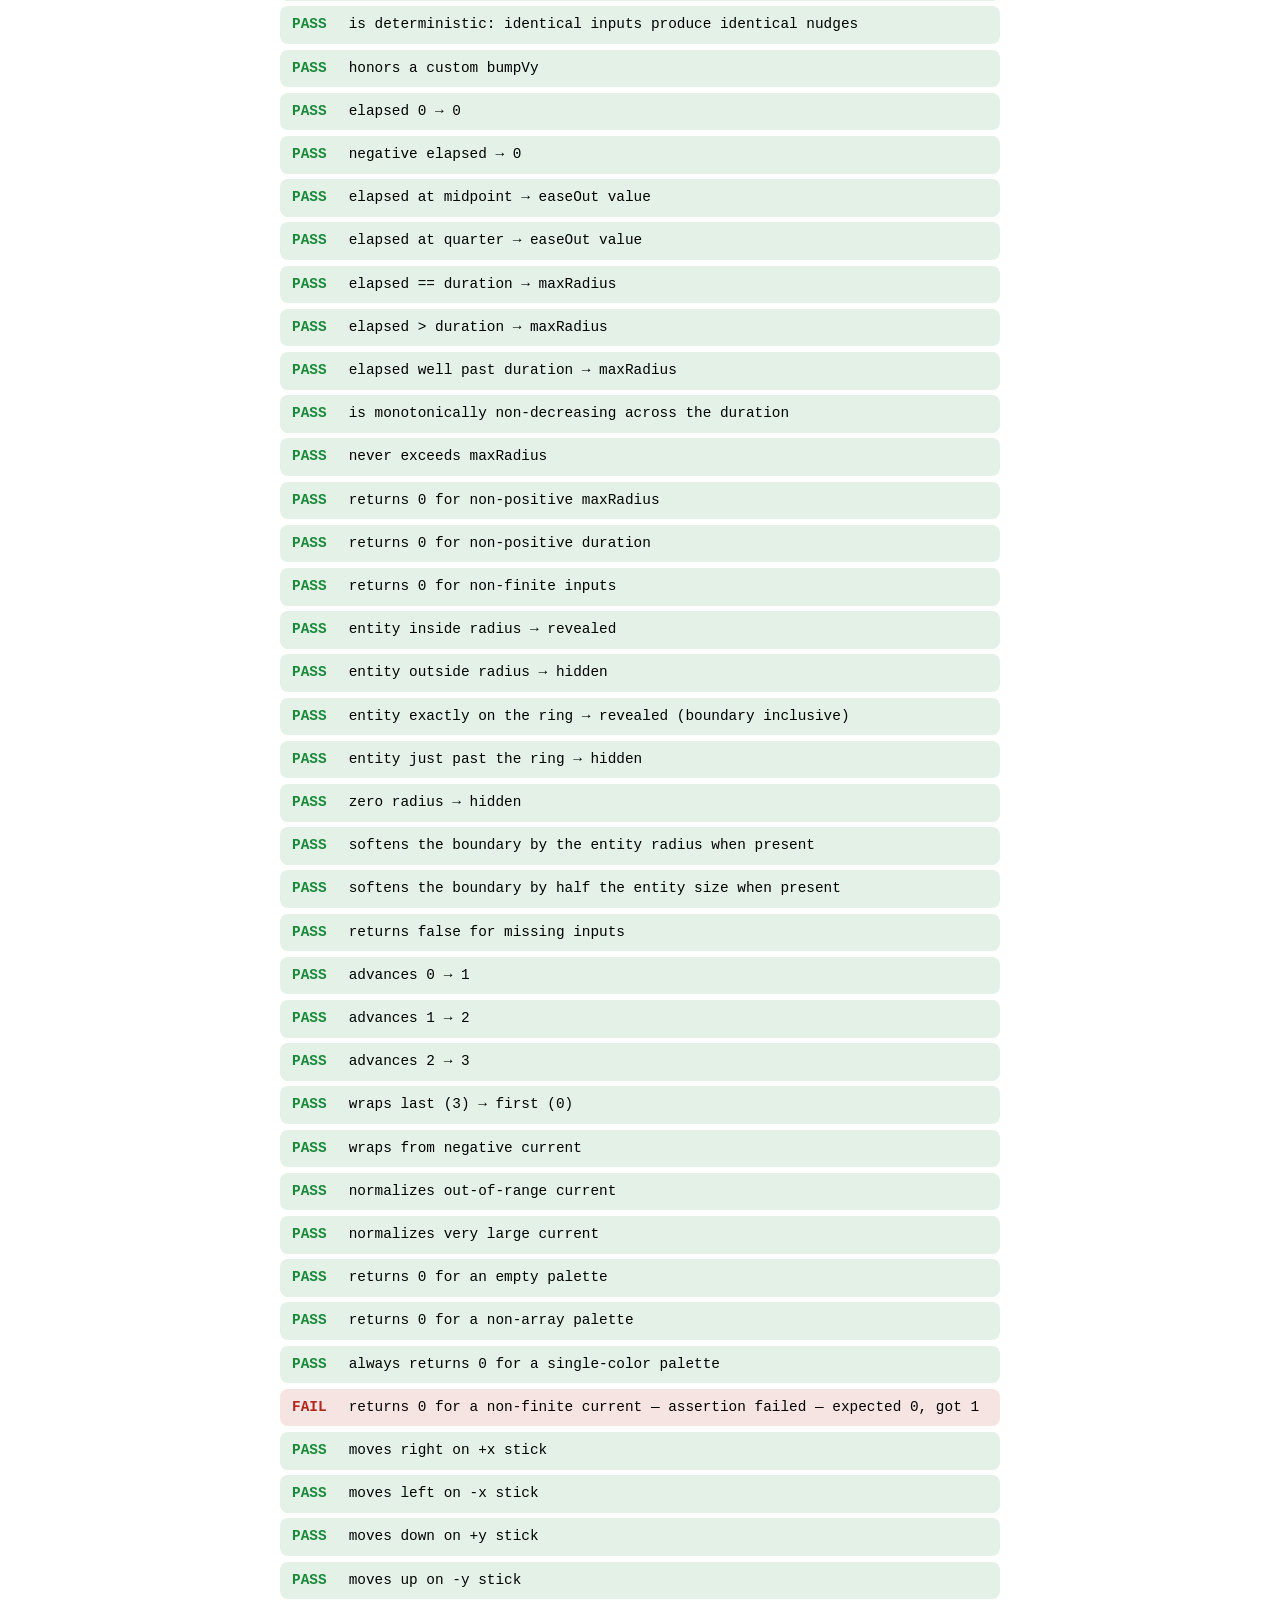
==== commit 8e3df0d9: "Register batch-5 game logic tests in test harness" ====
--- a/tests/index.html
+++ b/tests/index.html
@@ -74,6 +74,8 @@
     <script type="module" src="./tilt-logic.test.js"></script>
     <script type="module" src="./balloon-physics.test.js"></script>
     <script type="module" src="./sonar-logic.test.js"></script>
+    <script type="module" src="./camera-logic.test.js"></script>
+    <script type="module" src="./track-logic.test.js"></script>
 
     <script type="module">
       // Render the report once all test modules above have executed.
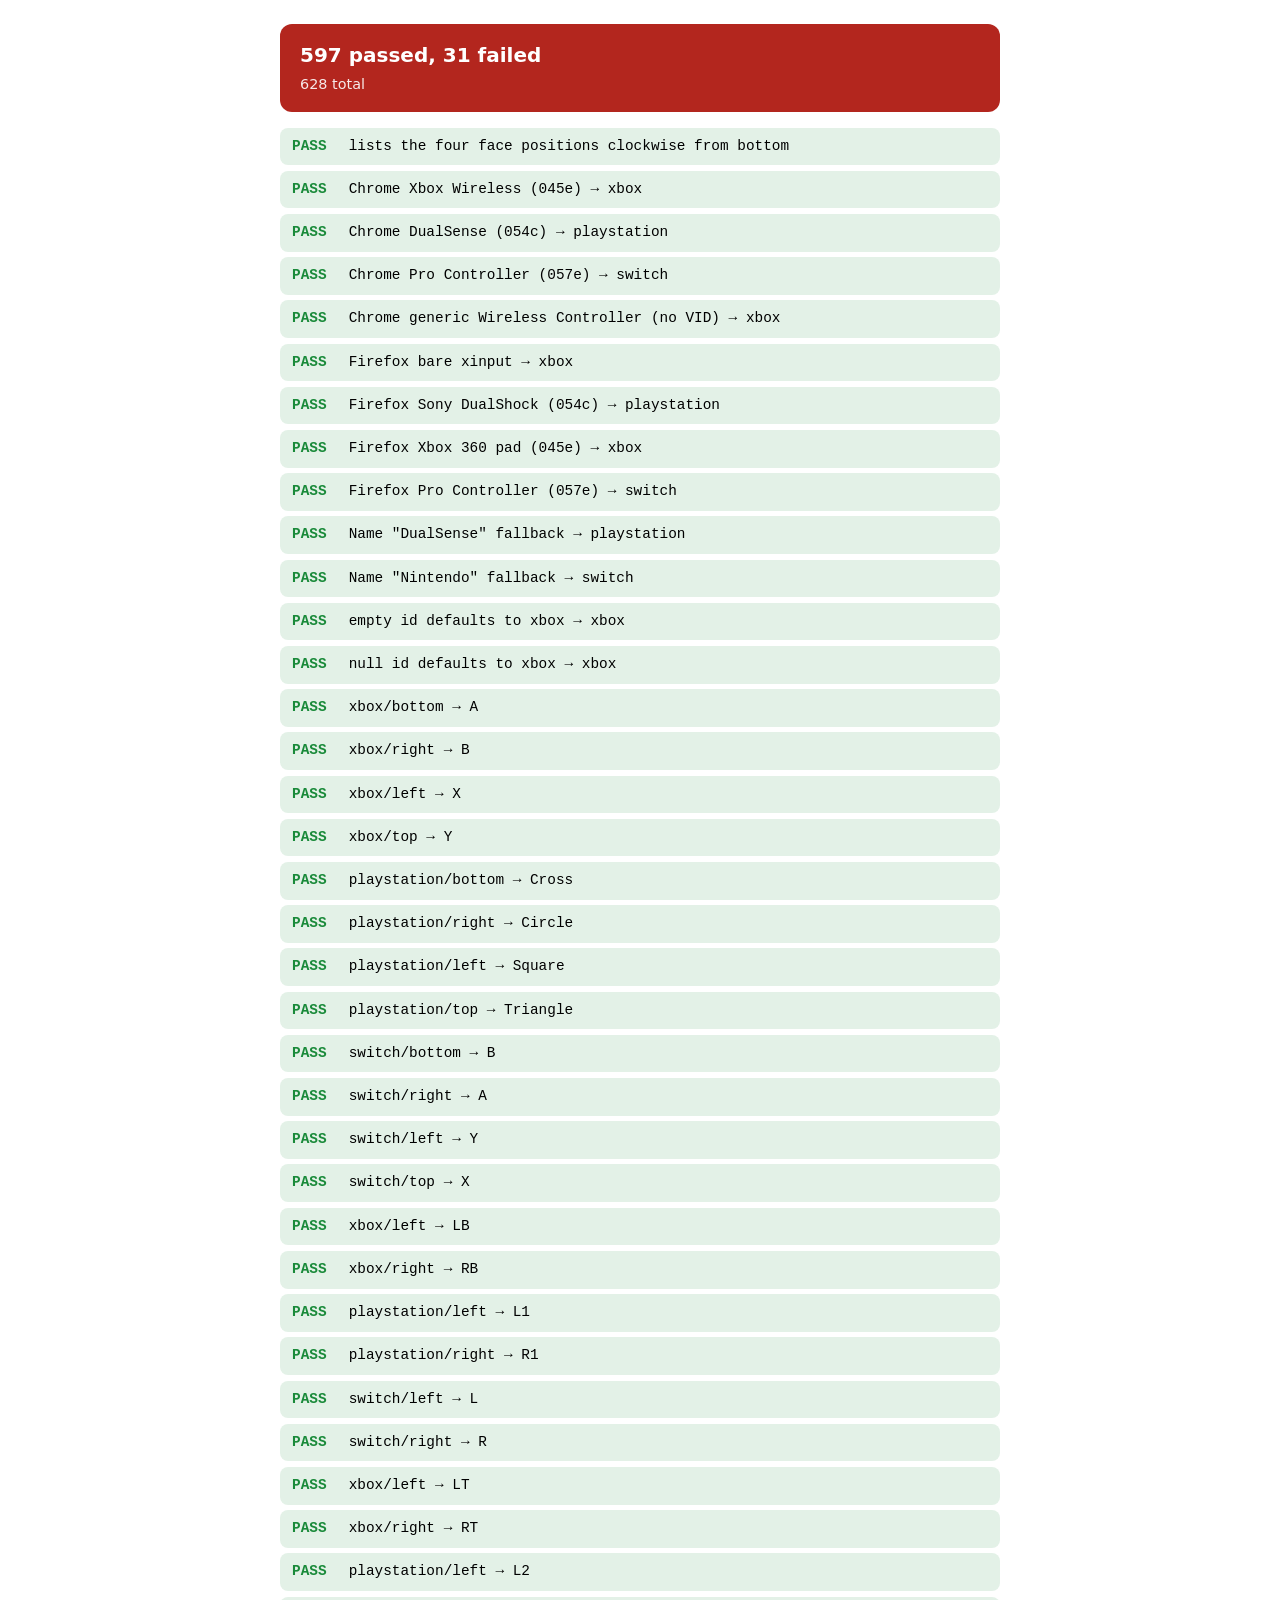
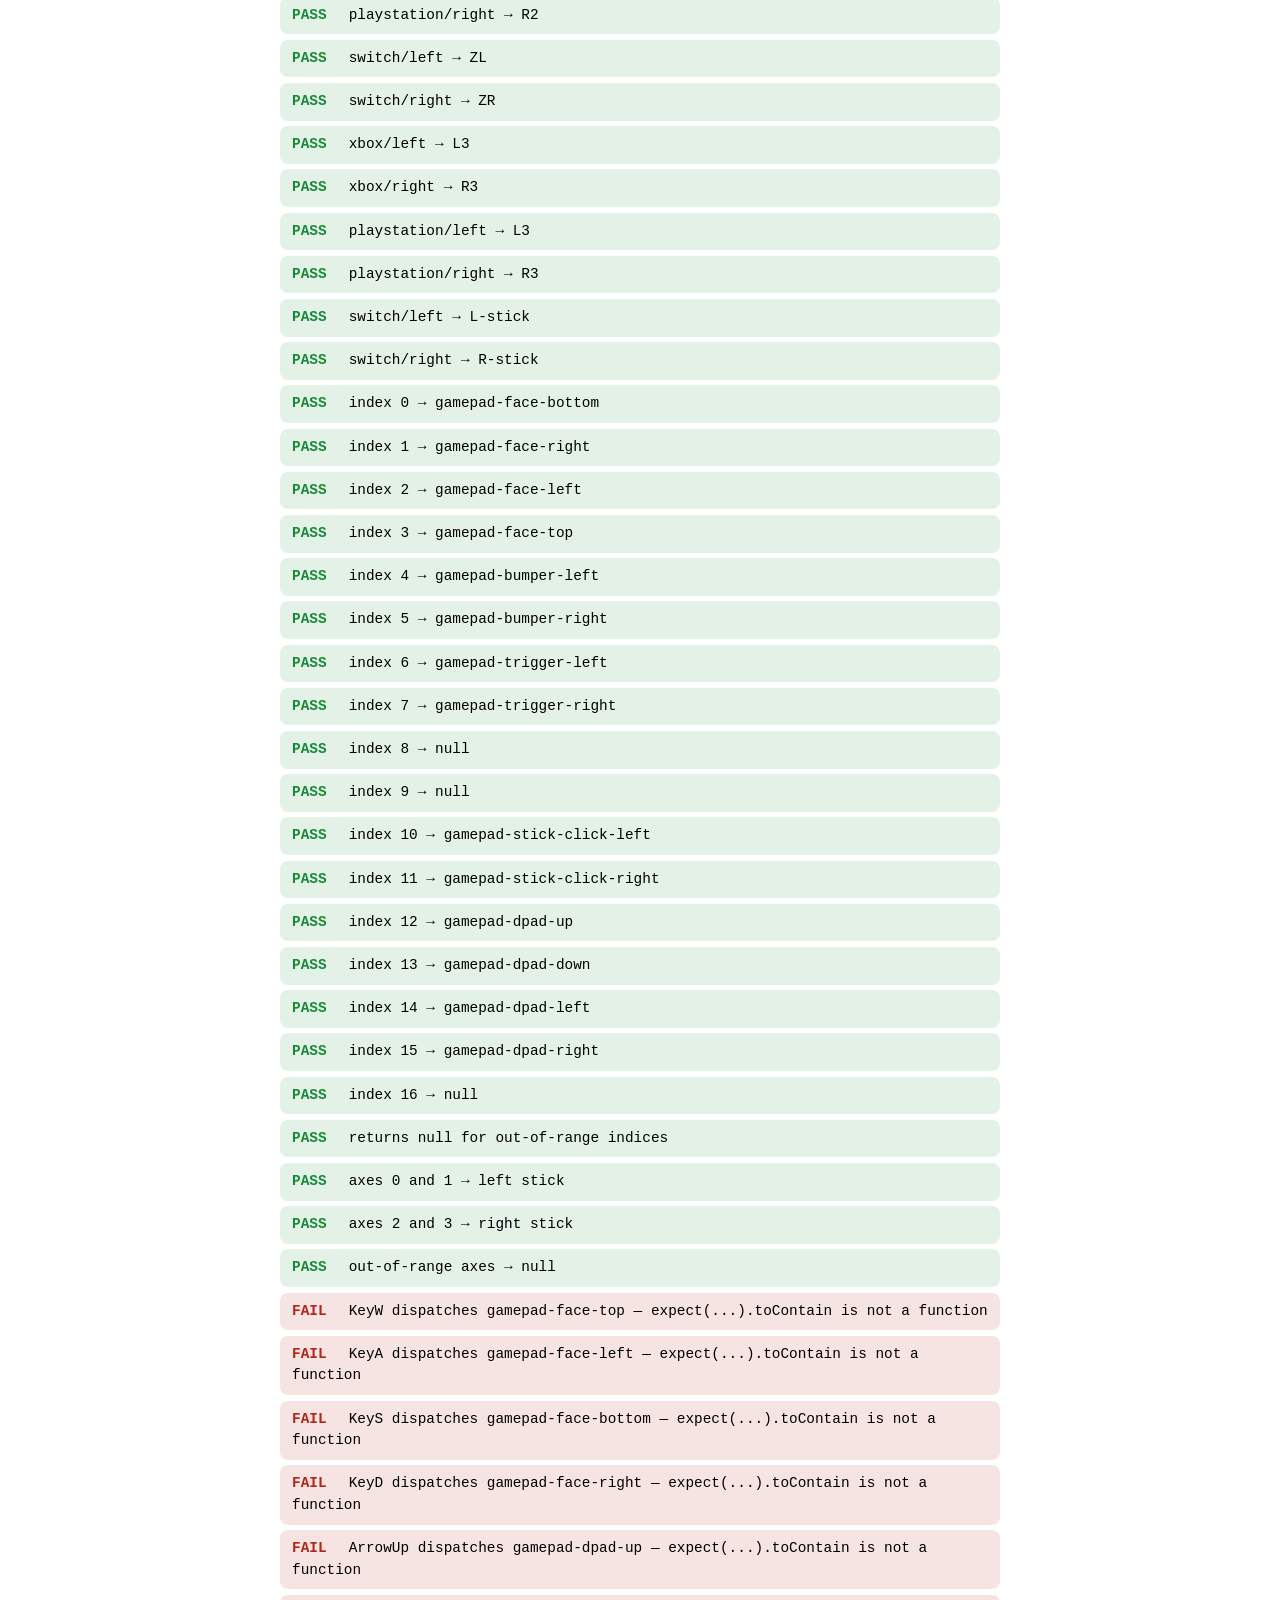
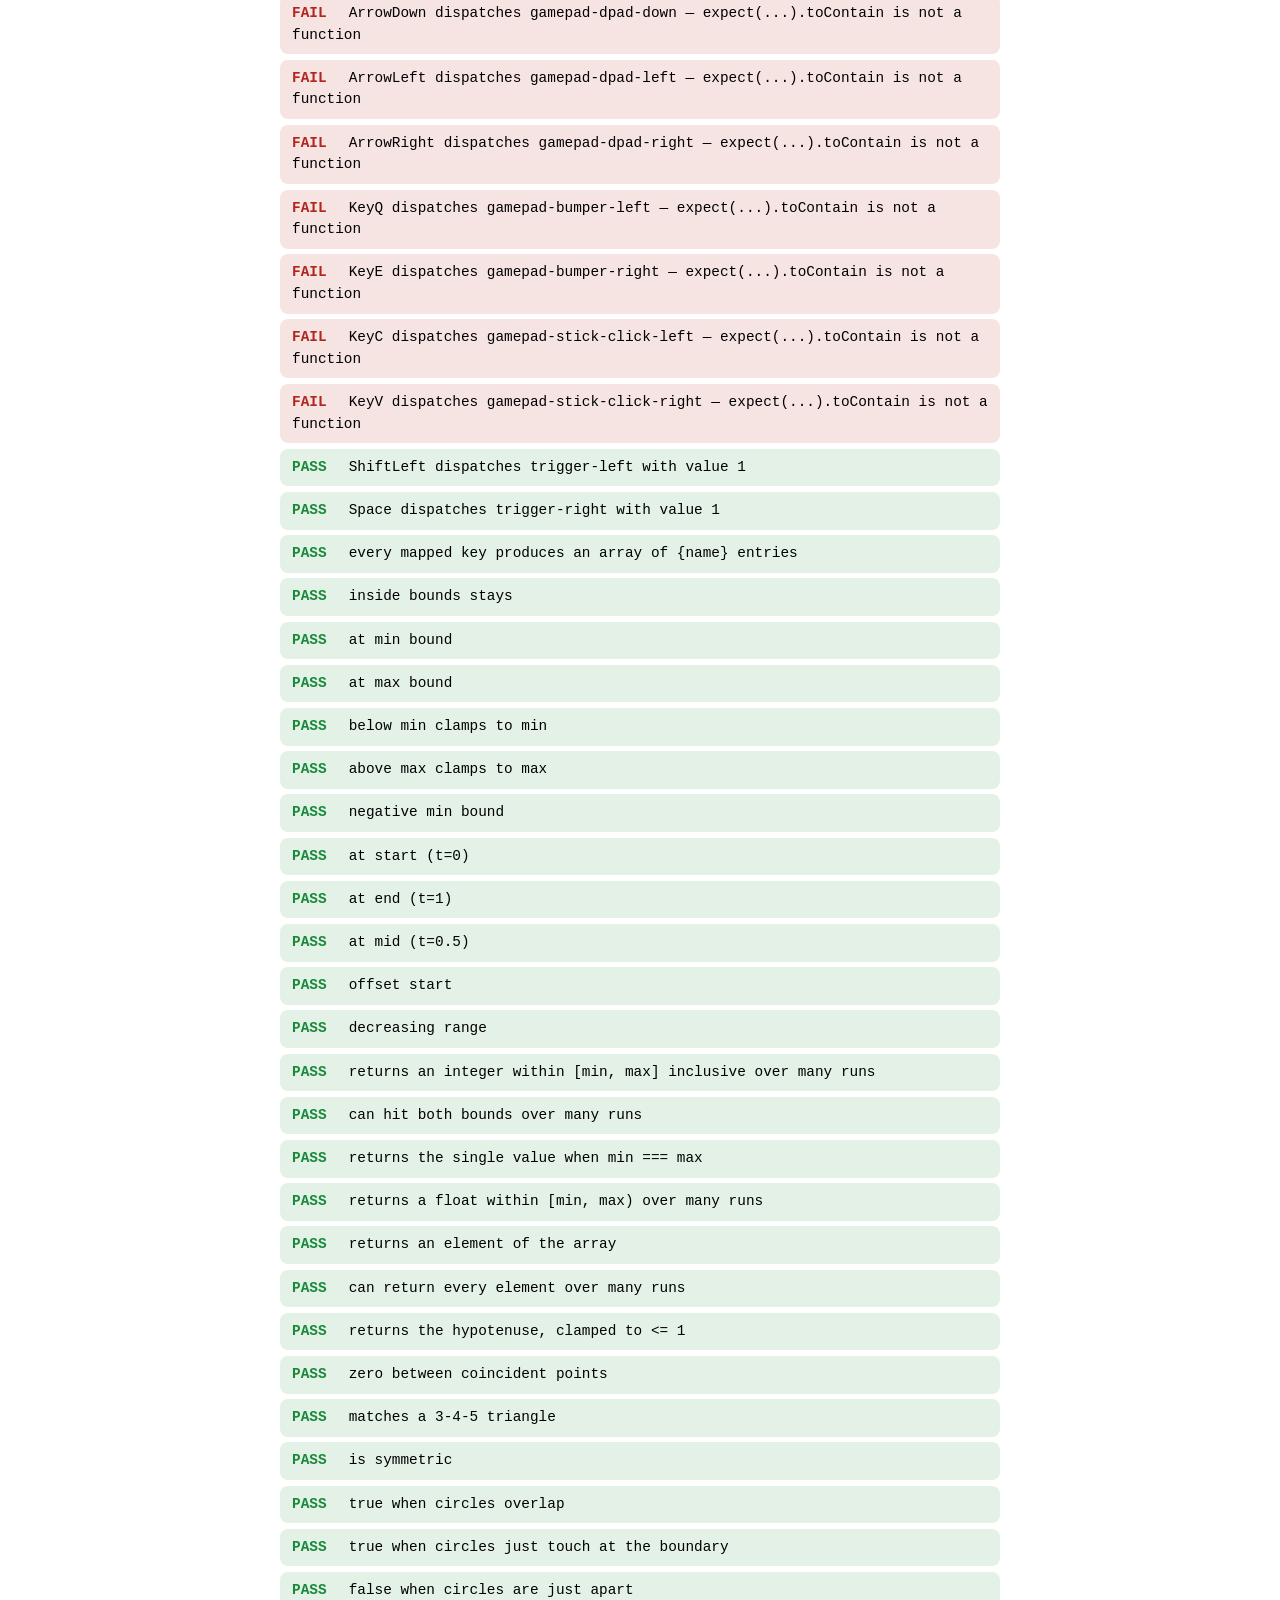
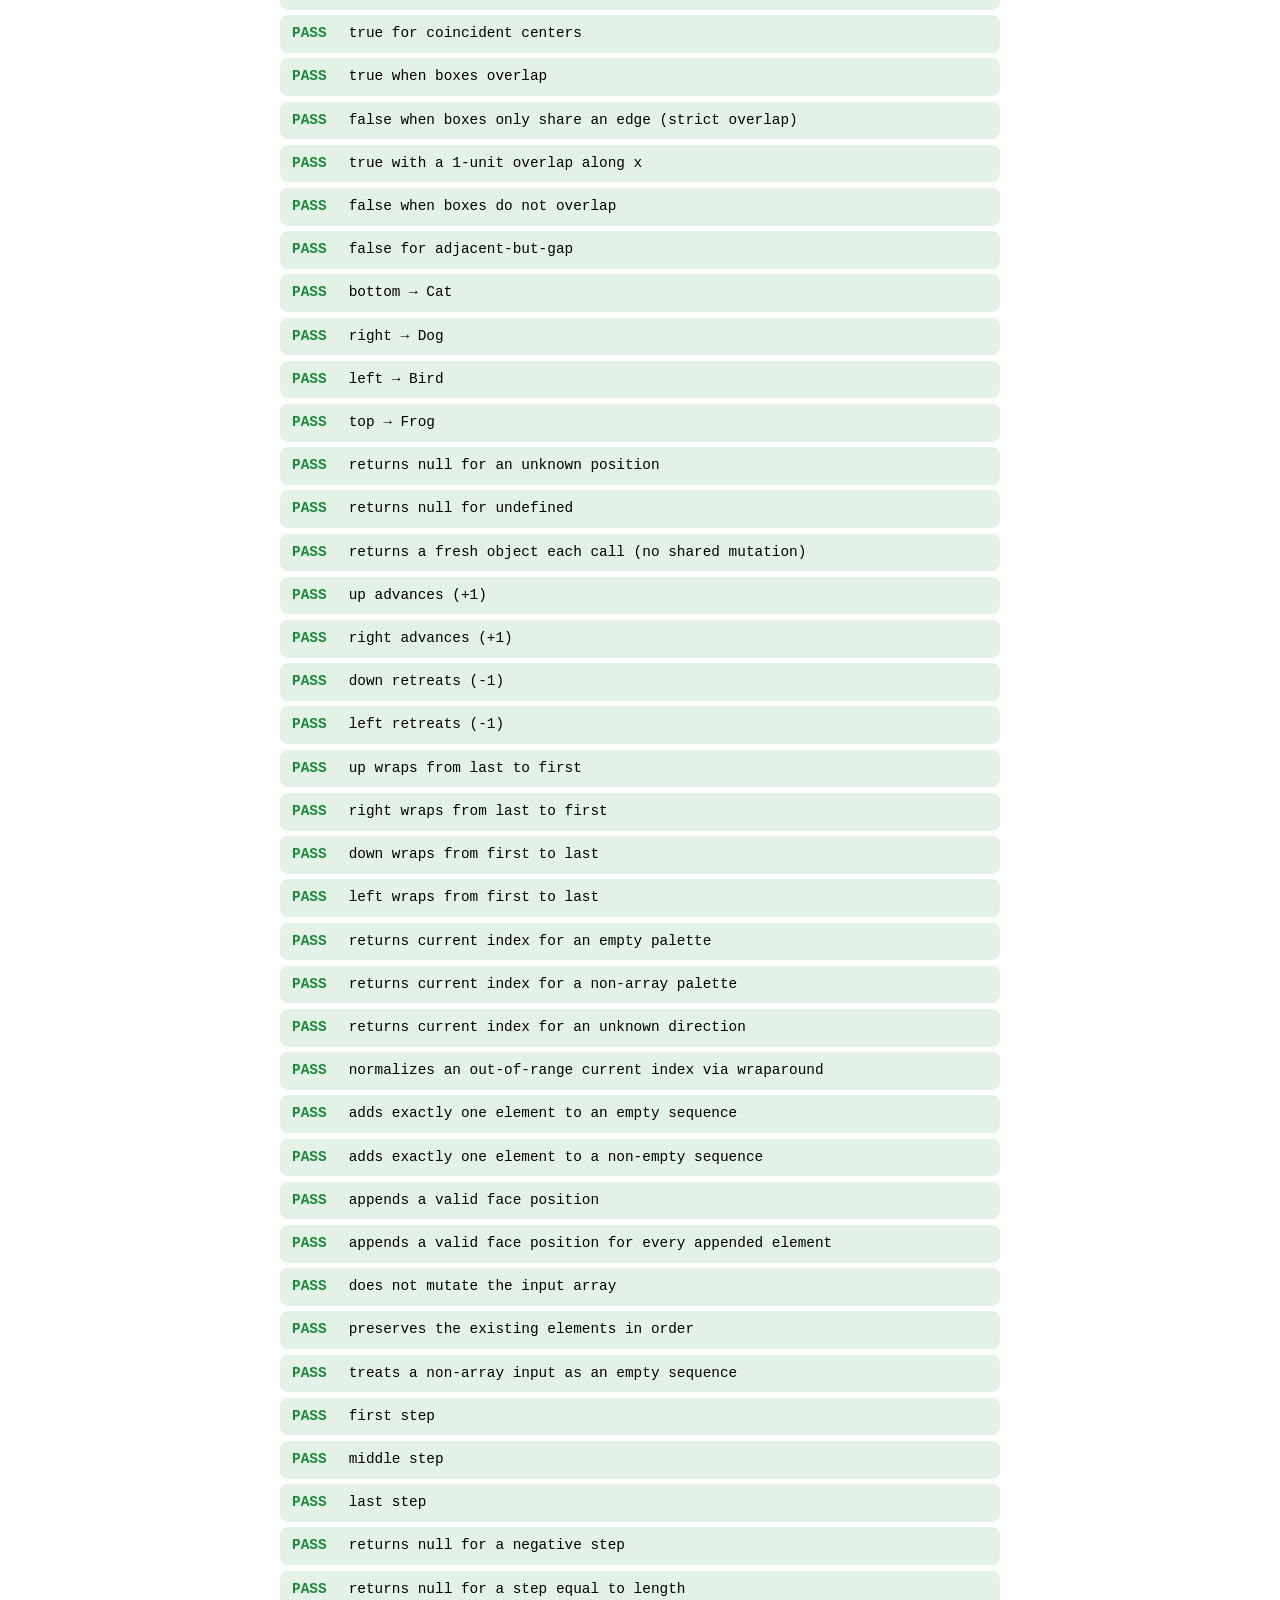
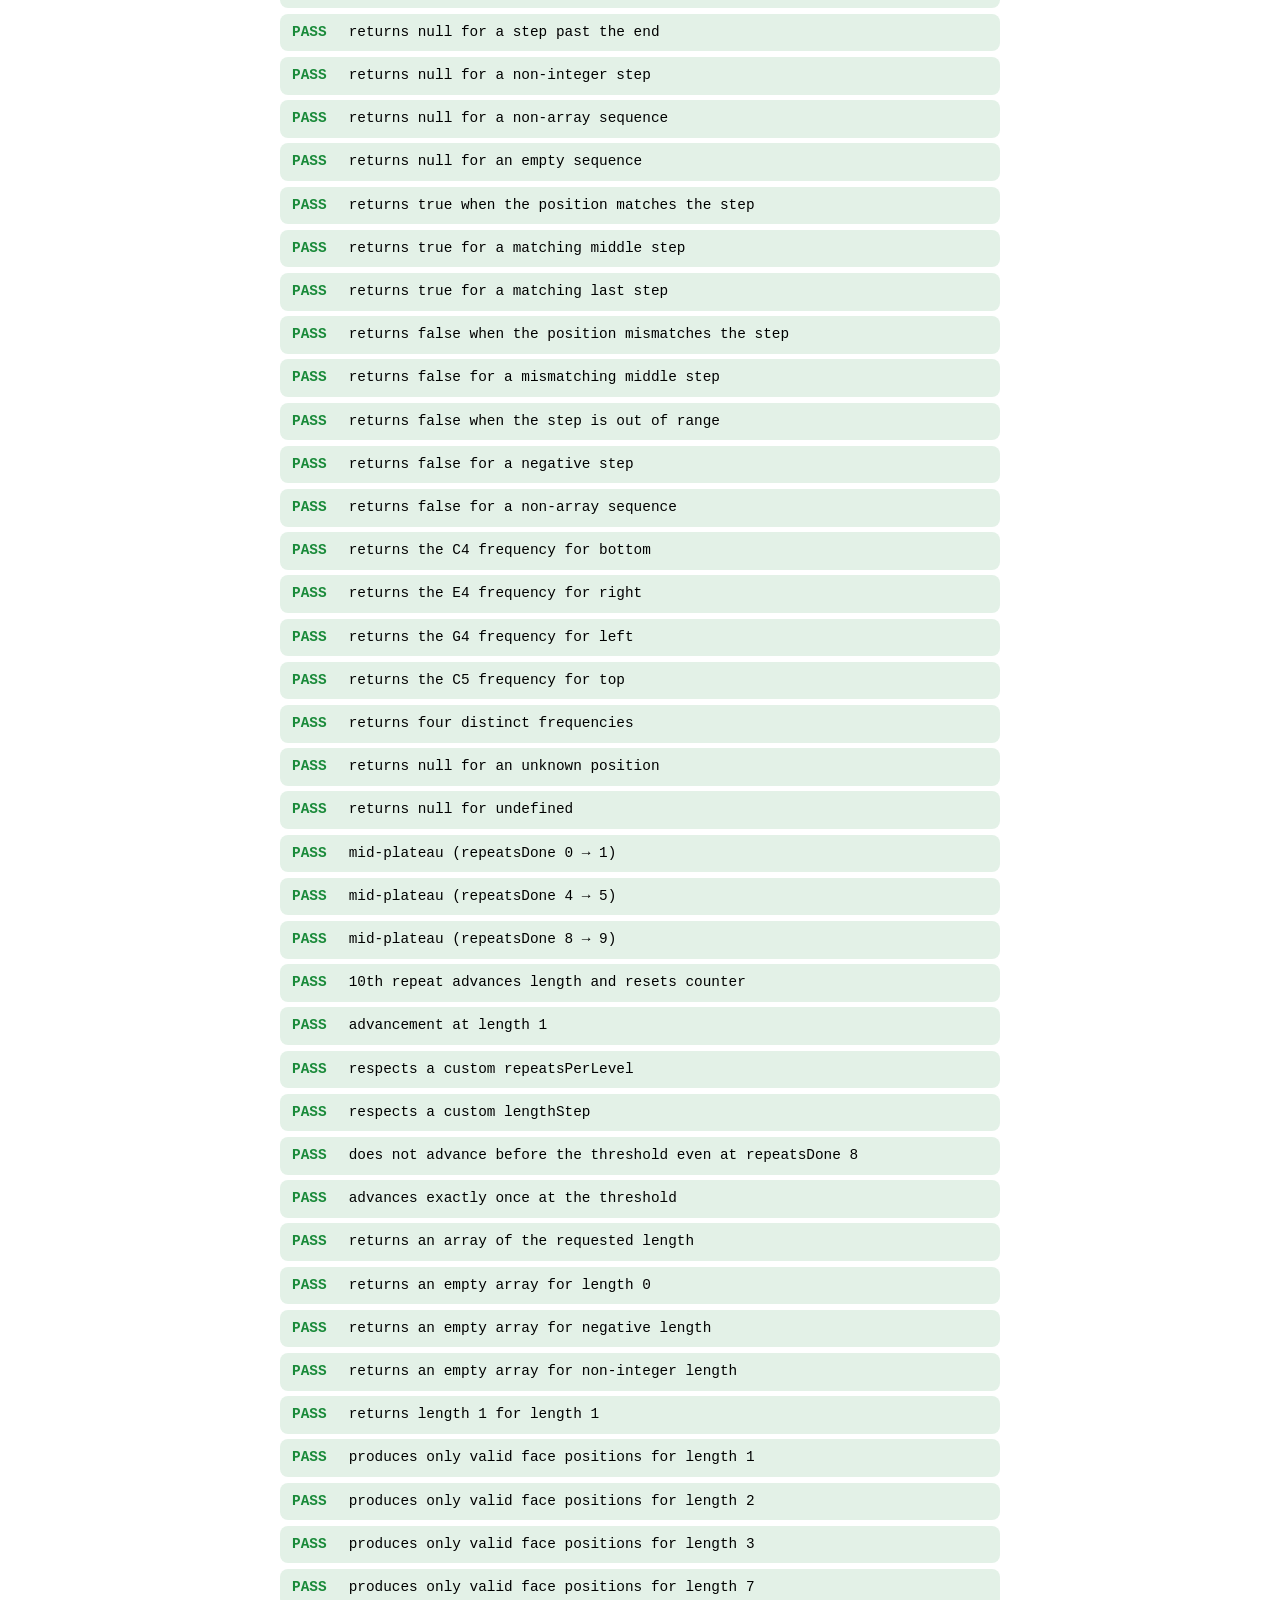
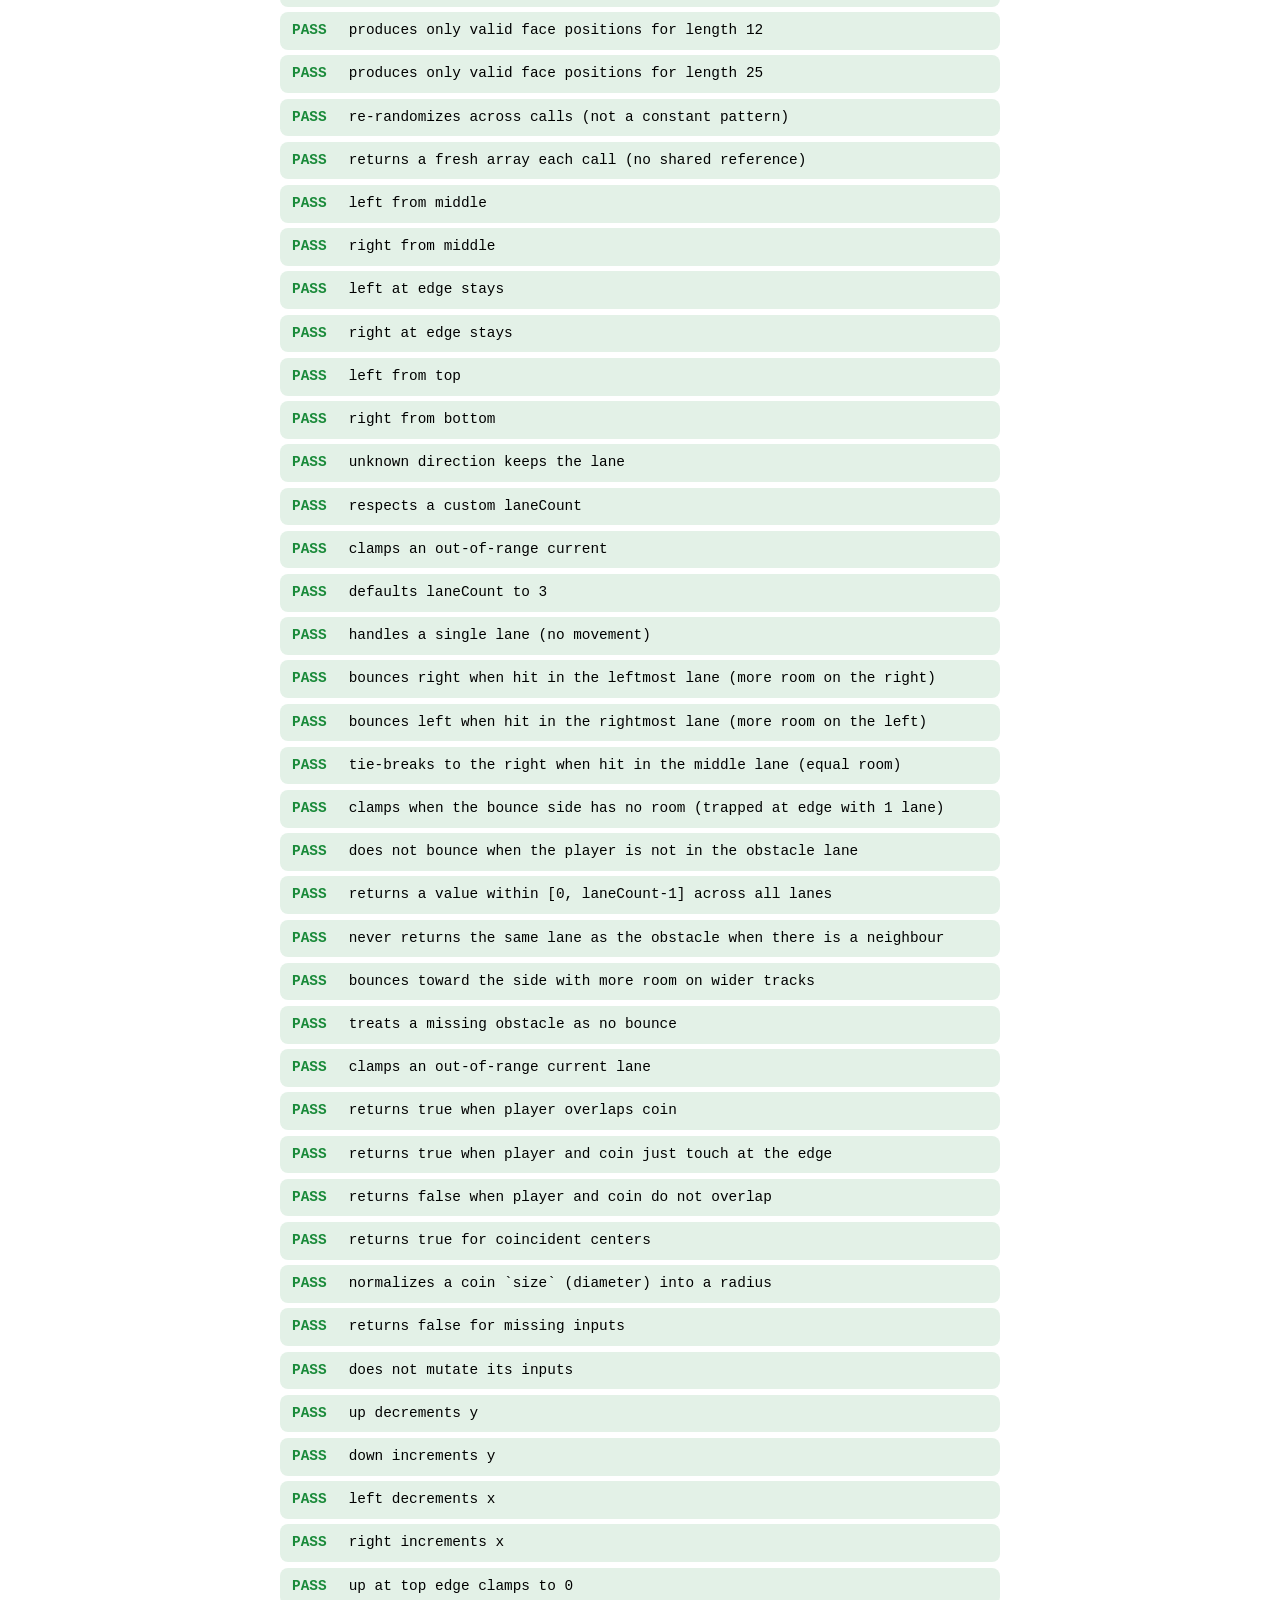
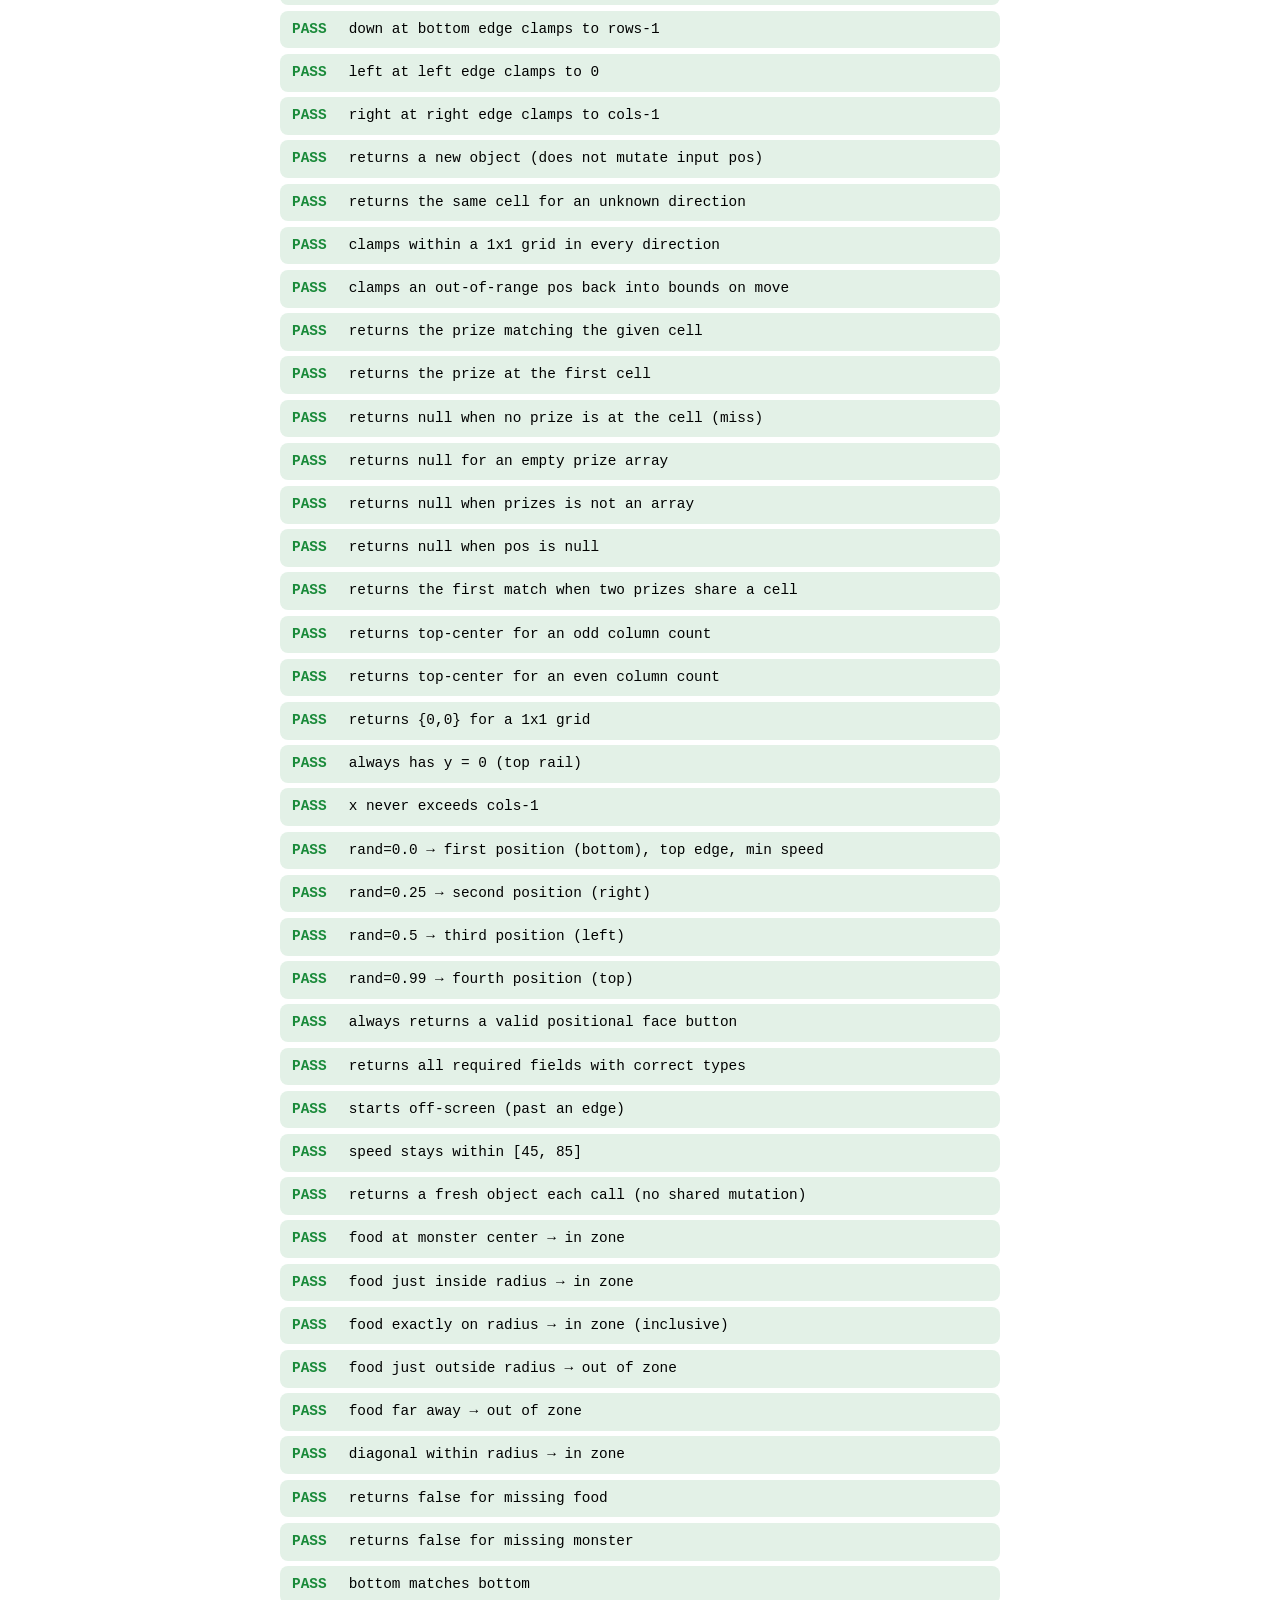
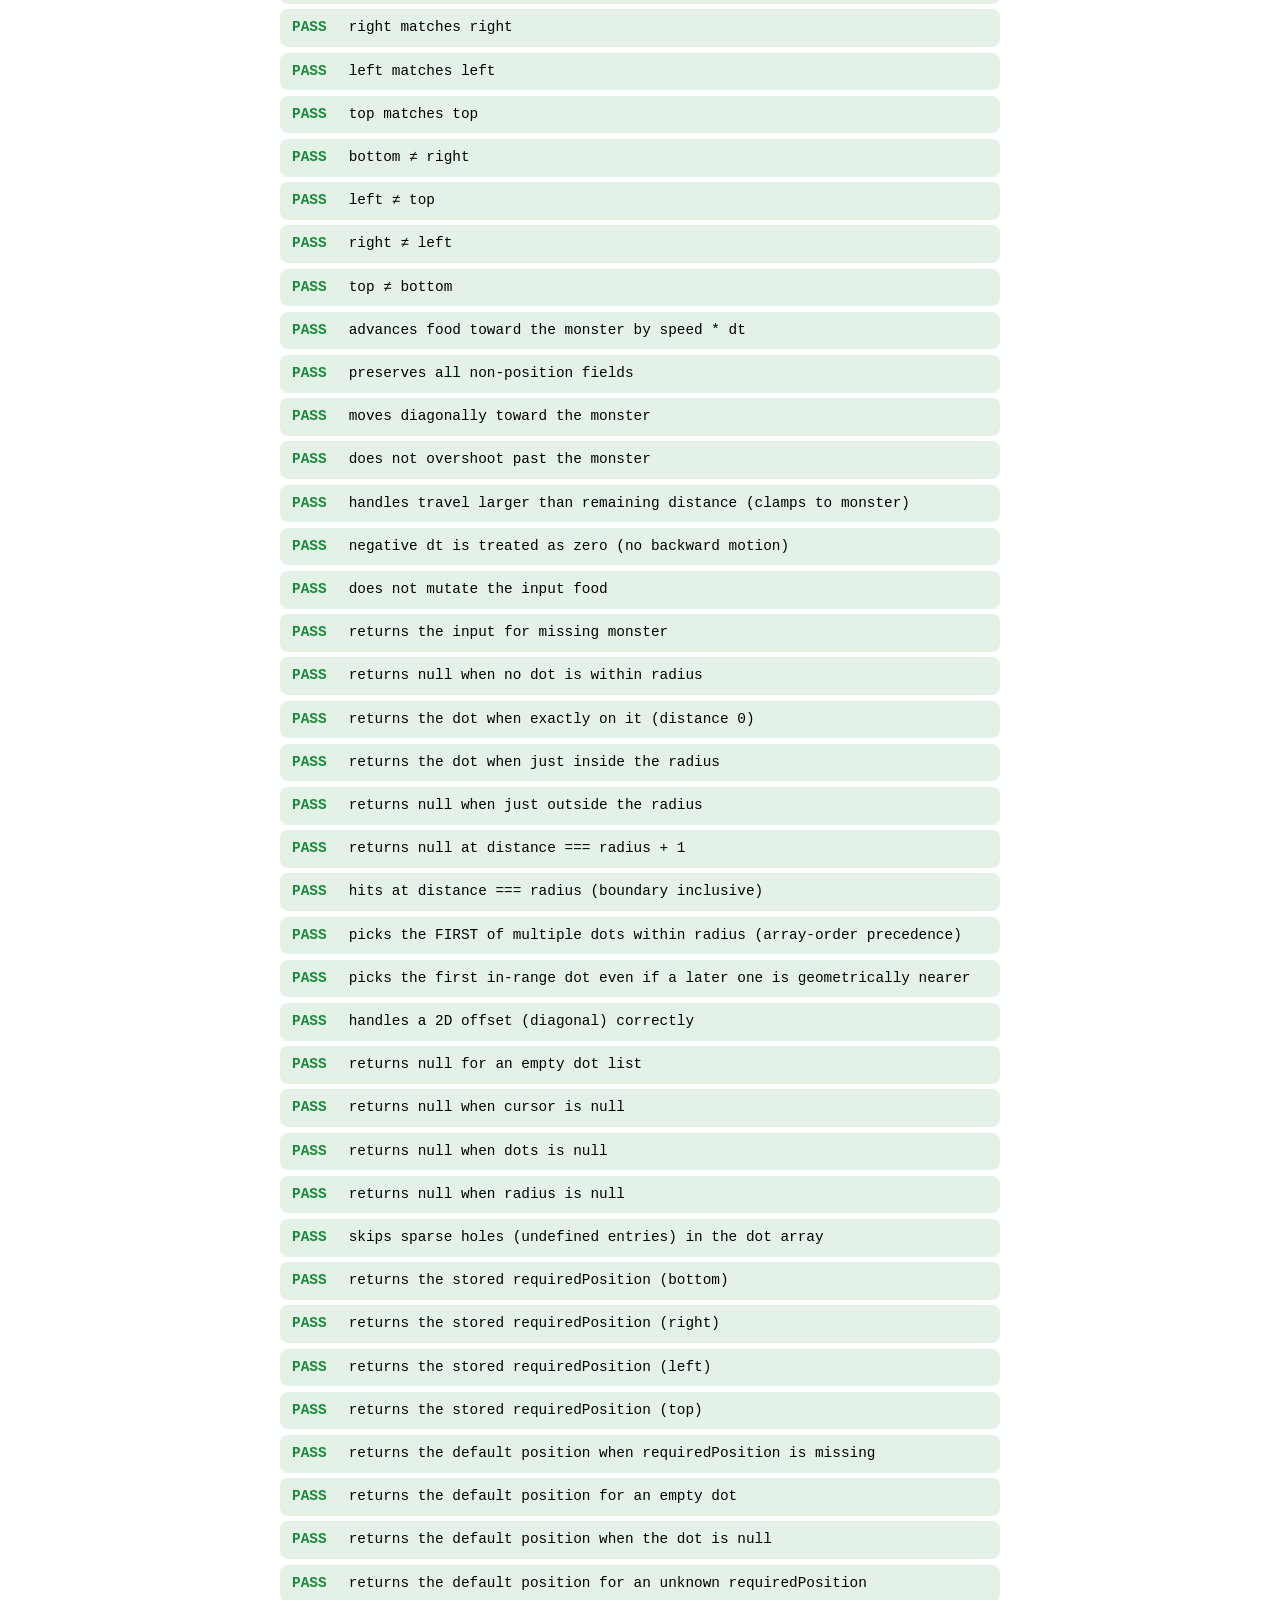
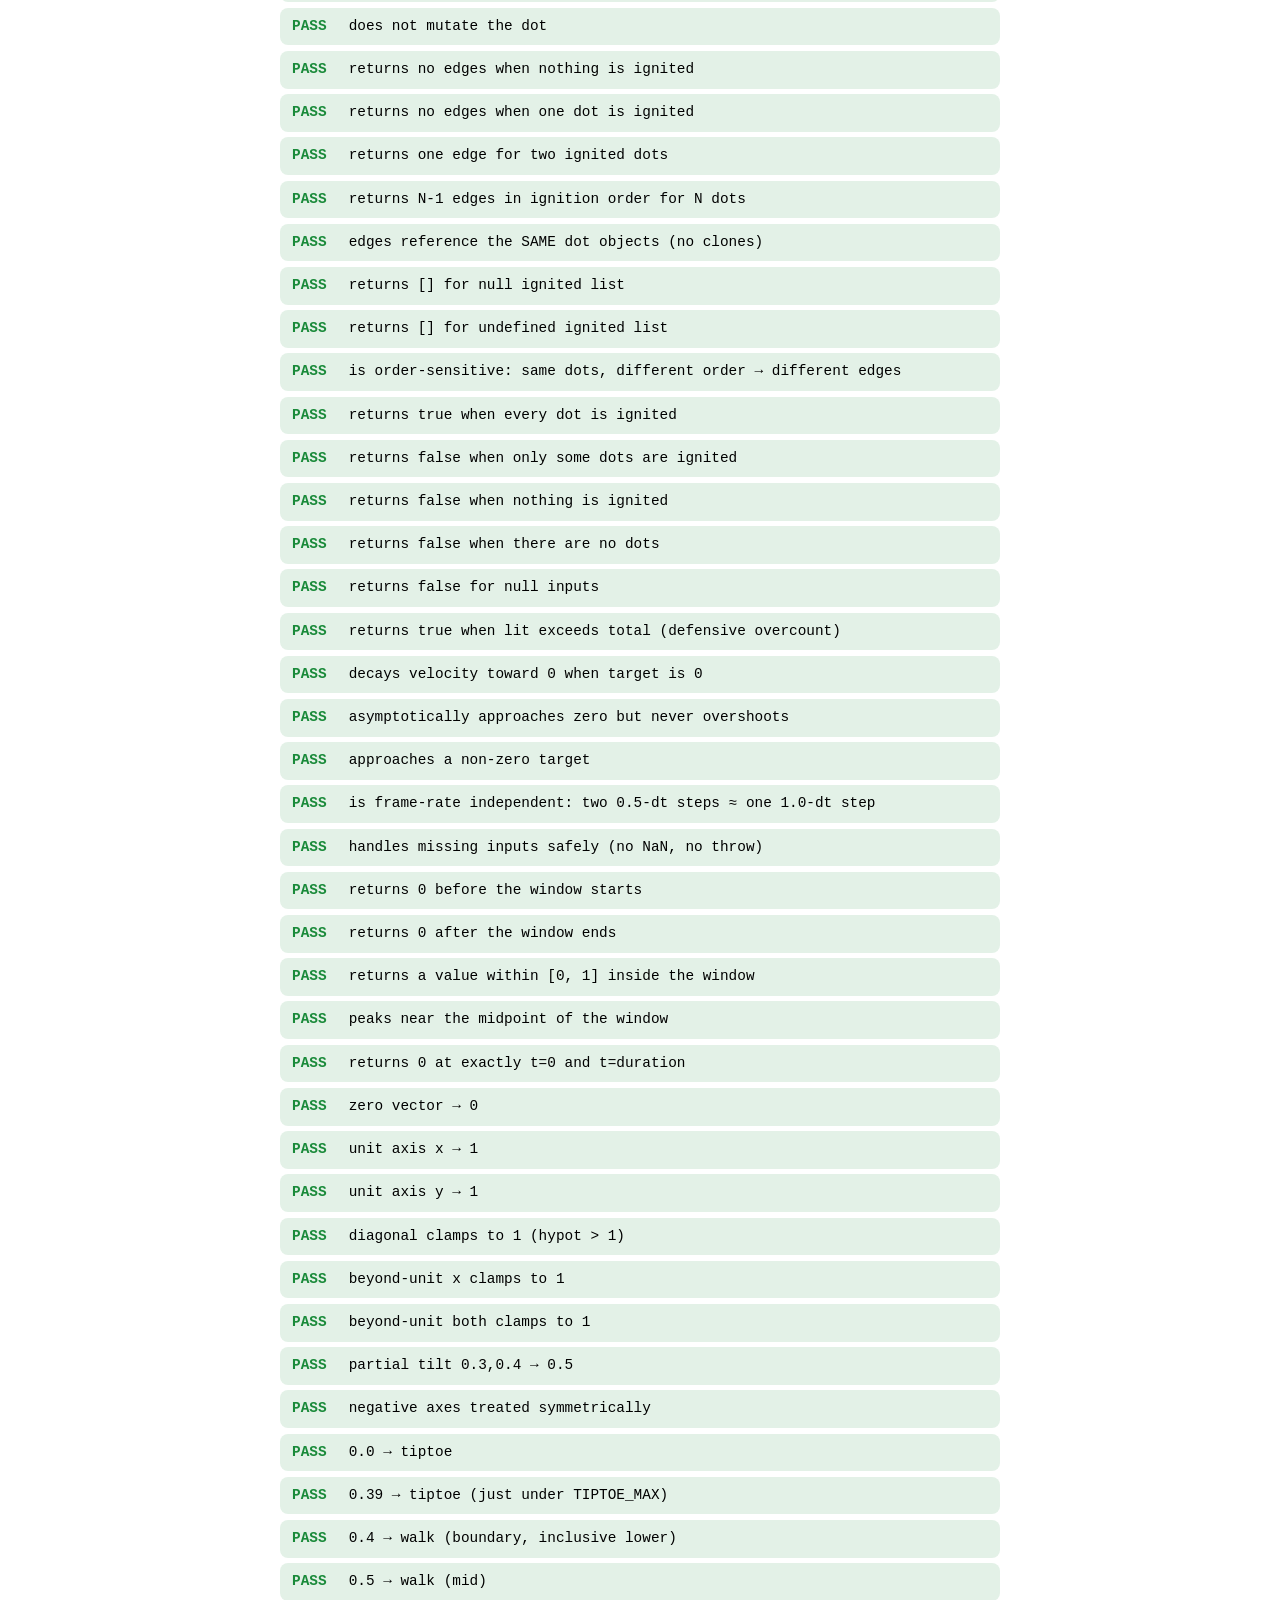
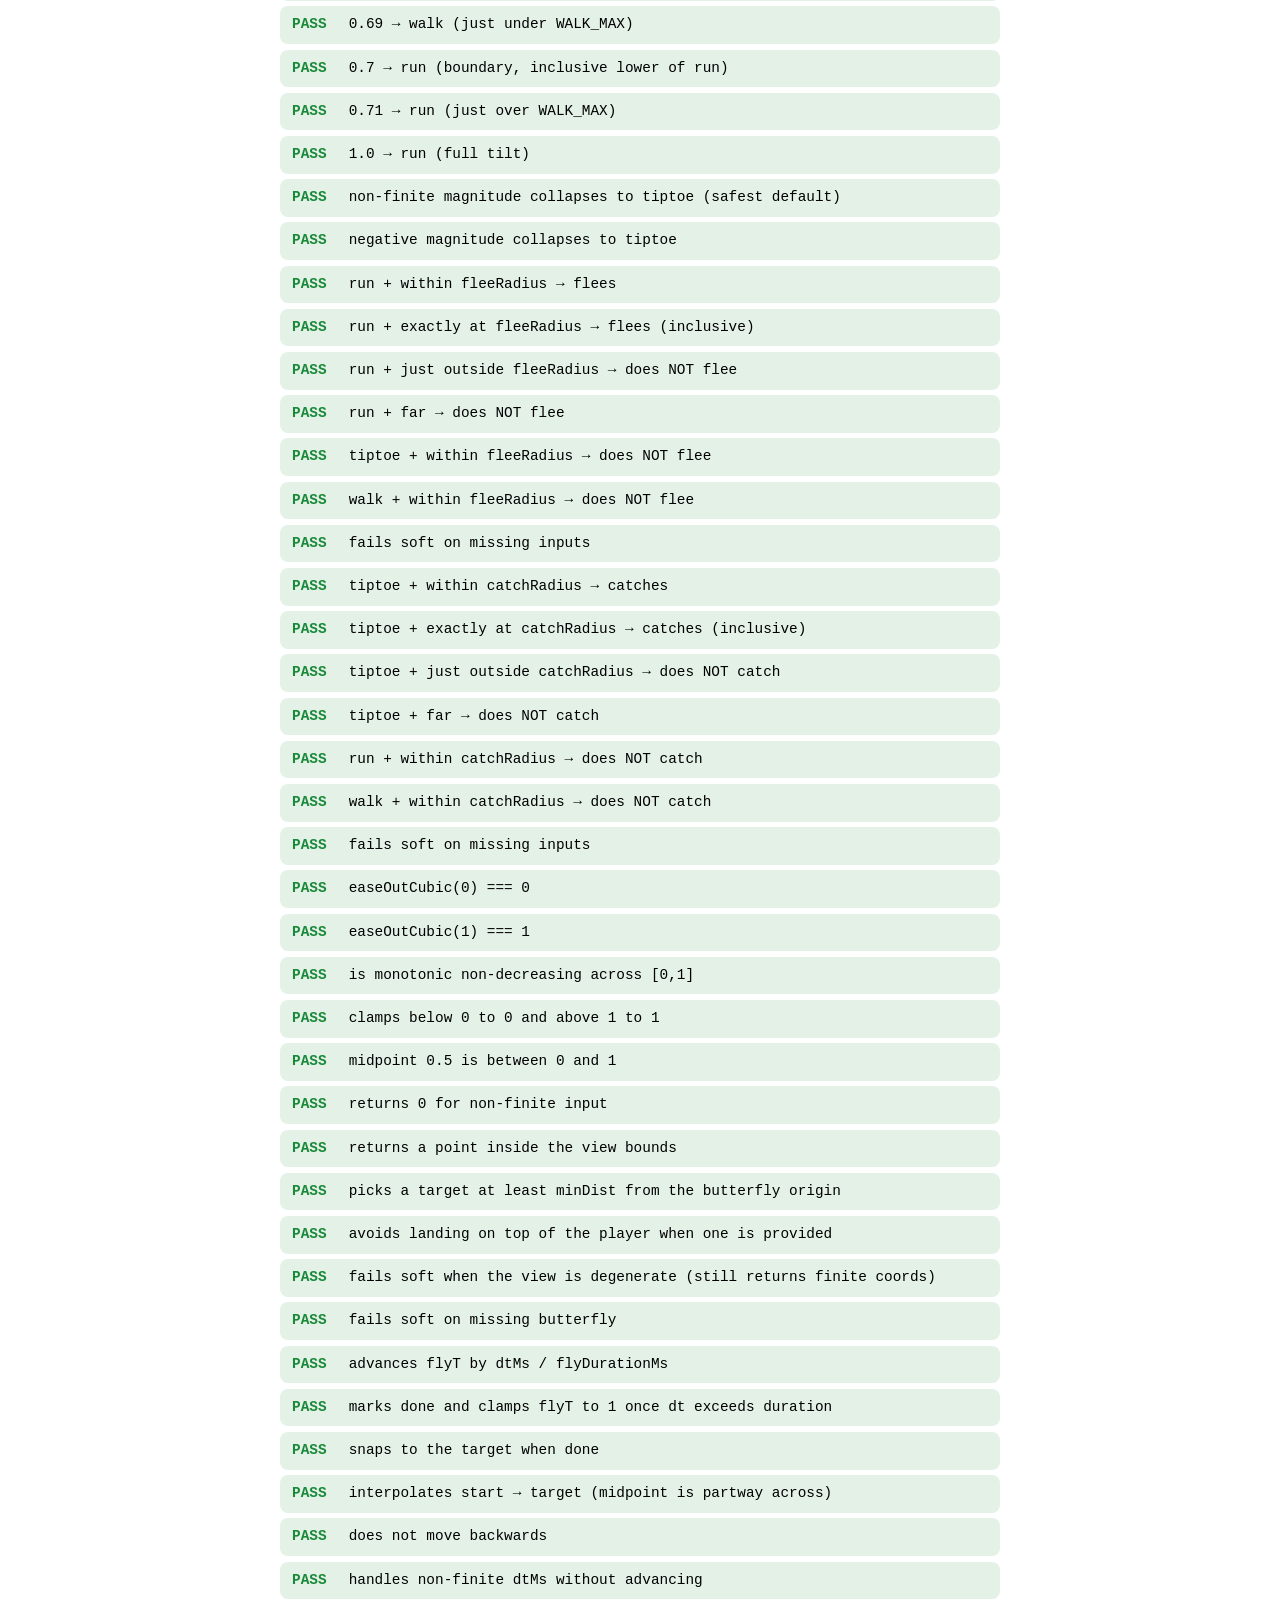
==== commit 94af0592: "Add nav-logic and settings unit tests" ====
--- a/tests/index.html
+++ b/tests/index.html
@@ -76,6 +76,8 @@
     <script type="module" src="./sonar-logic.test.js"></script>
     <script type="module" src="./camera-logic.test.js"></script>
     <script type="module" src="./track-logic.test.js"></script>
+    <script type="module" src="./nav-logic.test.js"></script>
+    <script type="module" src="./settings.test.js"></script>
 
     <script type="module">
       // Render the report once all test modules above have executed.
